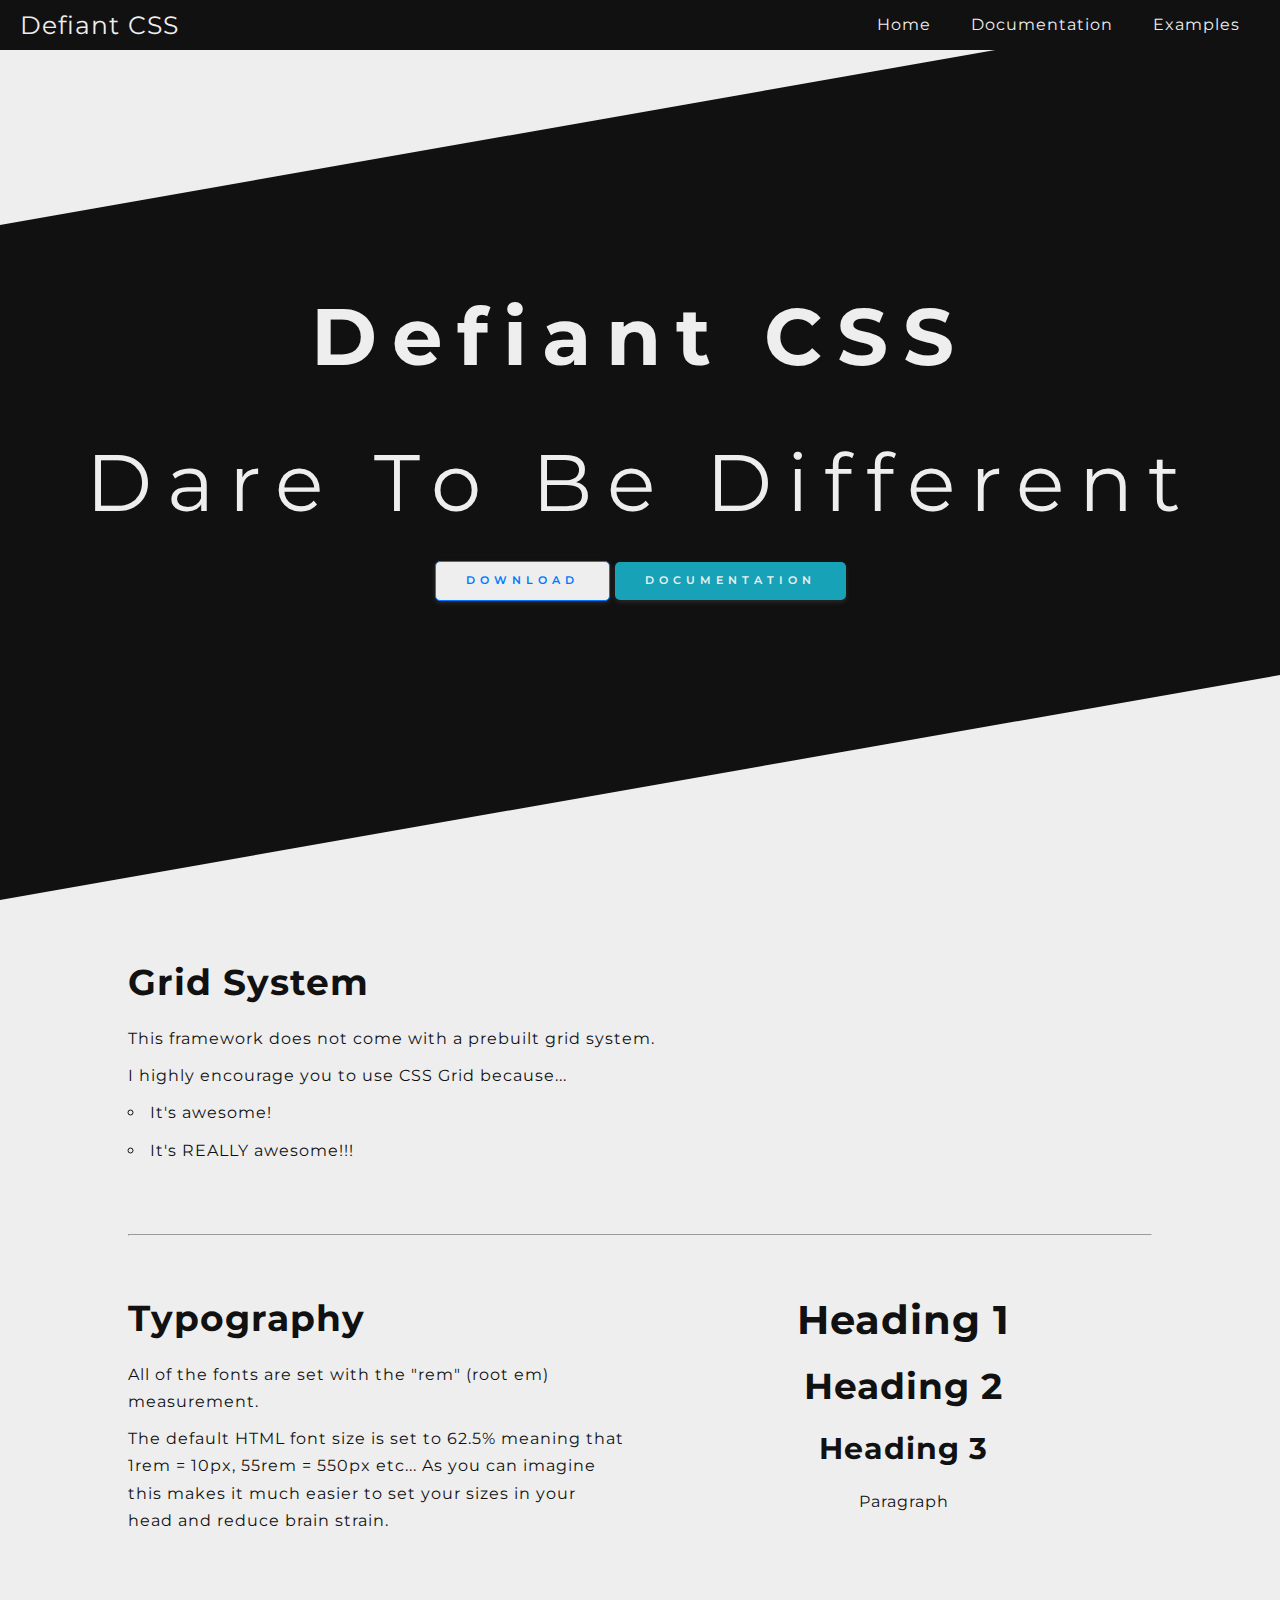
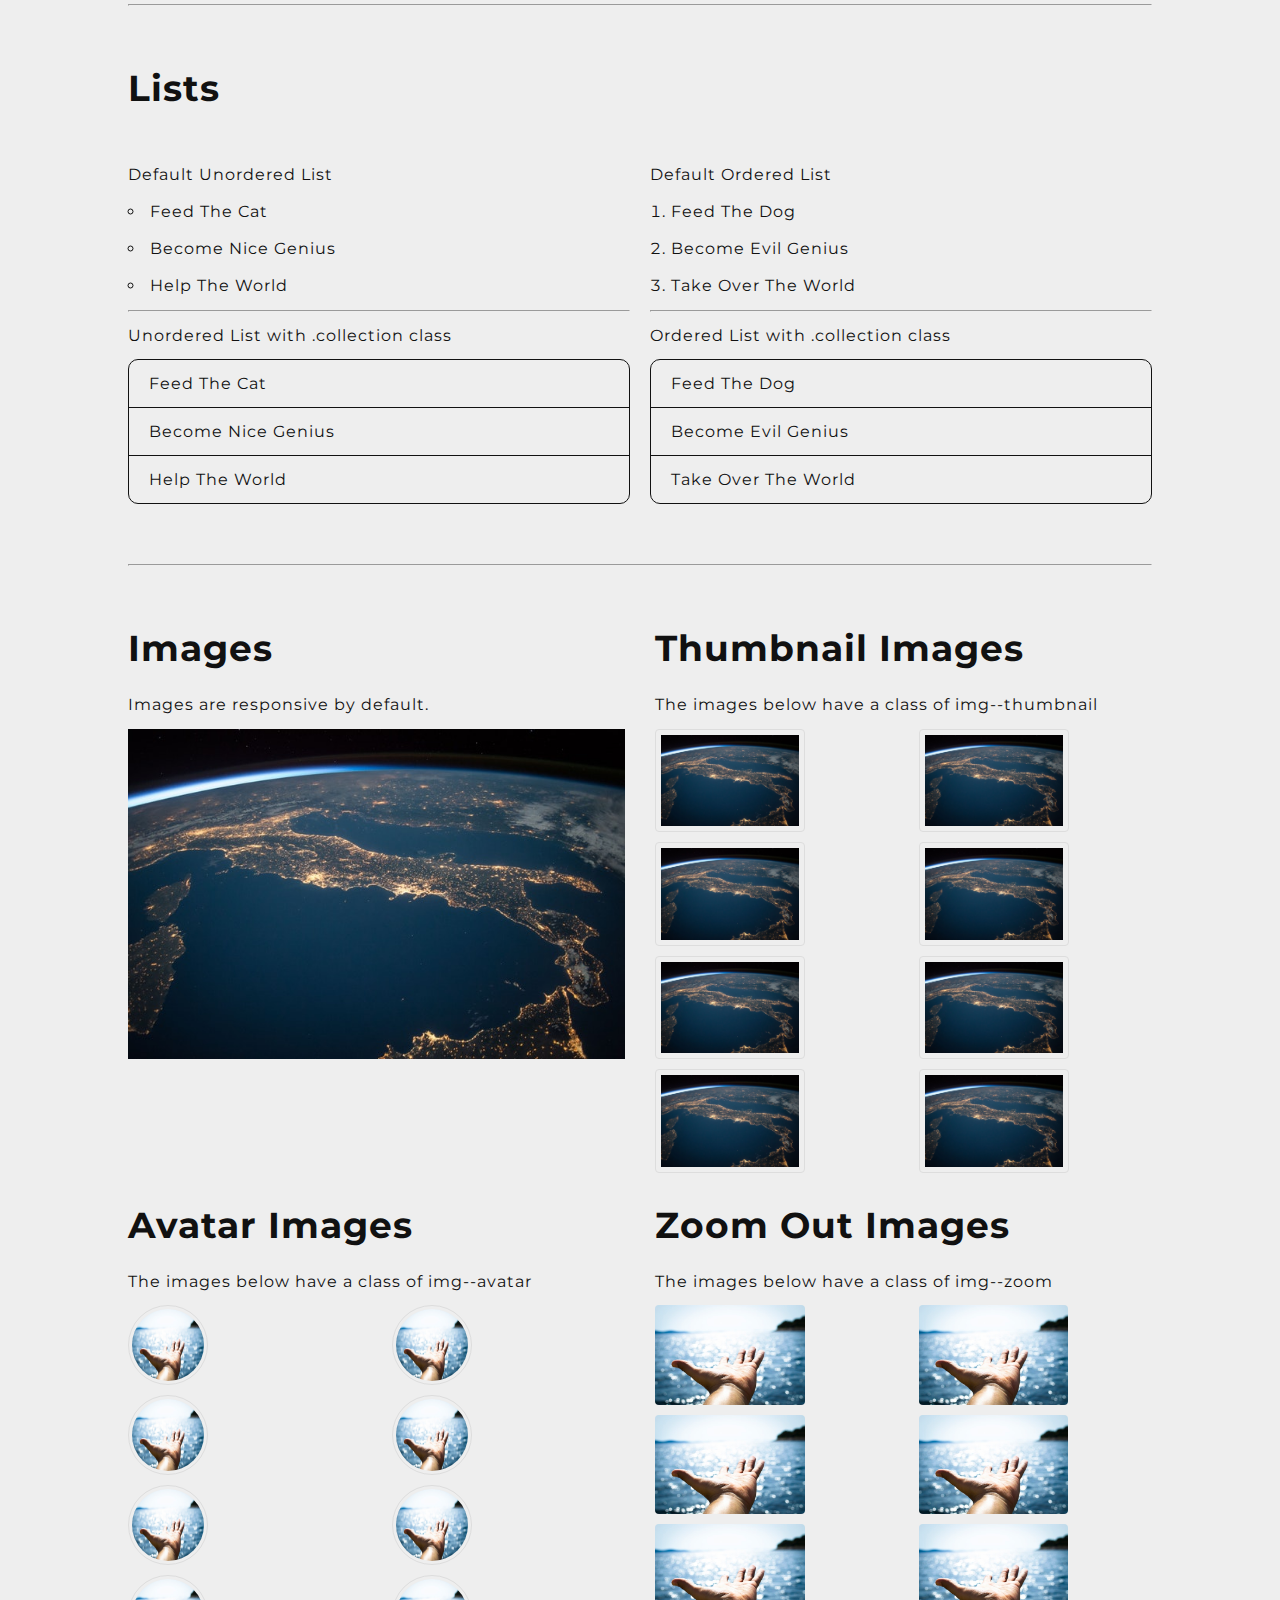
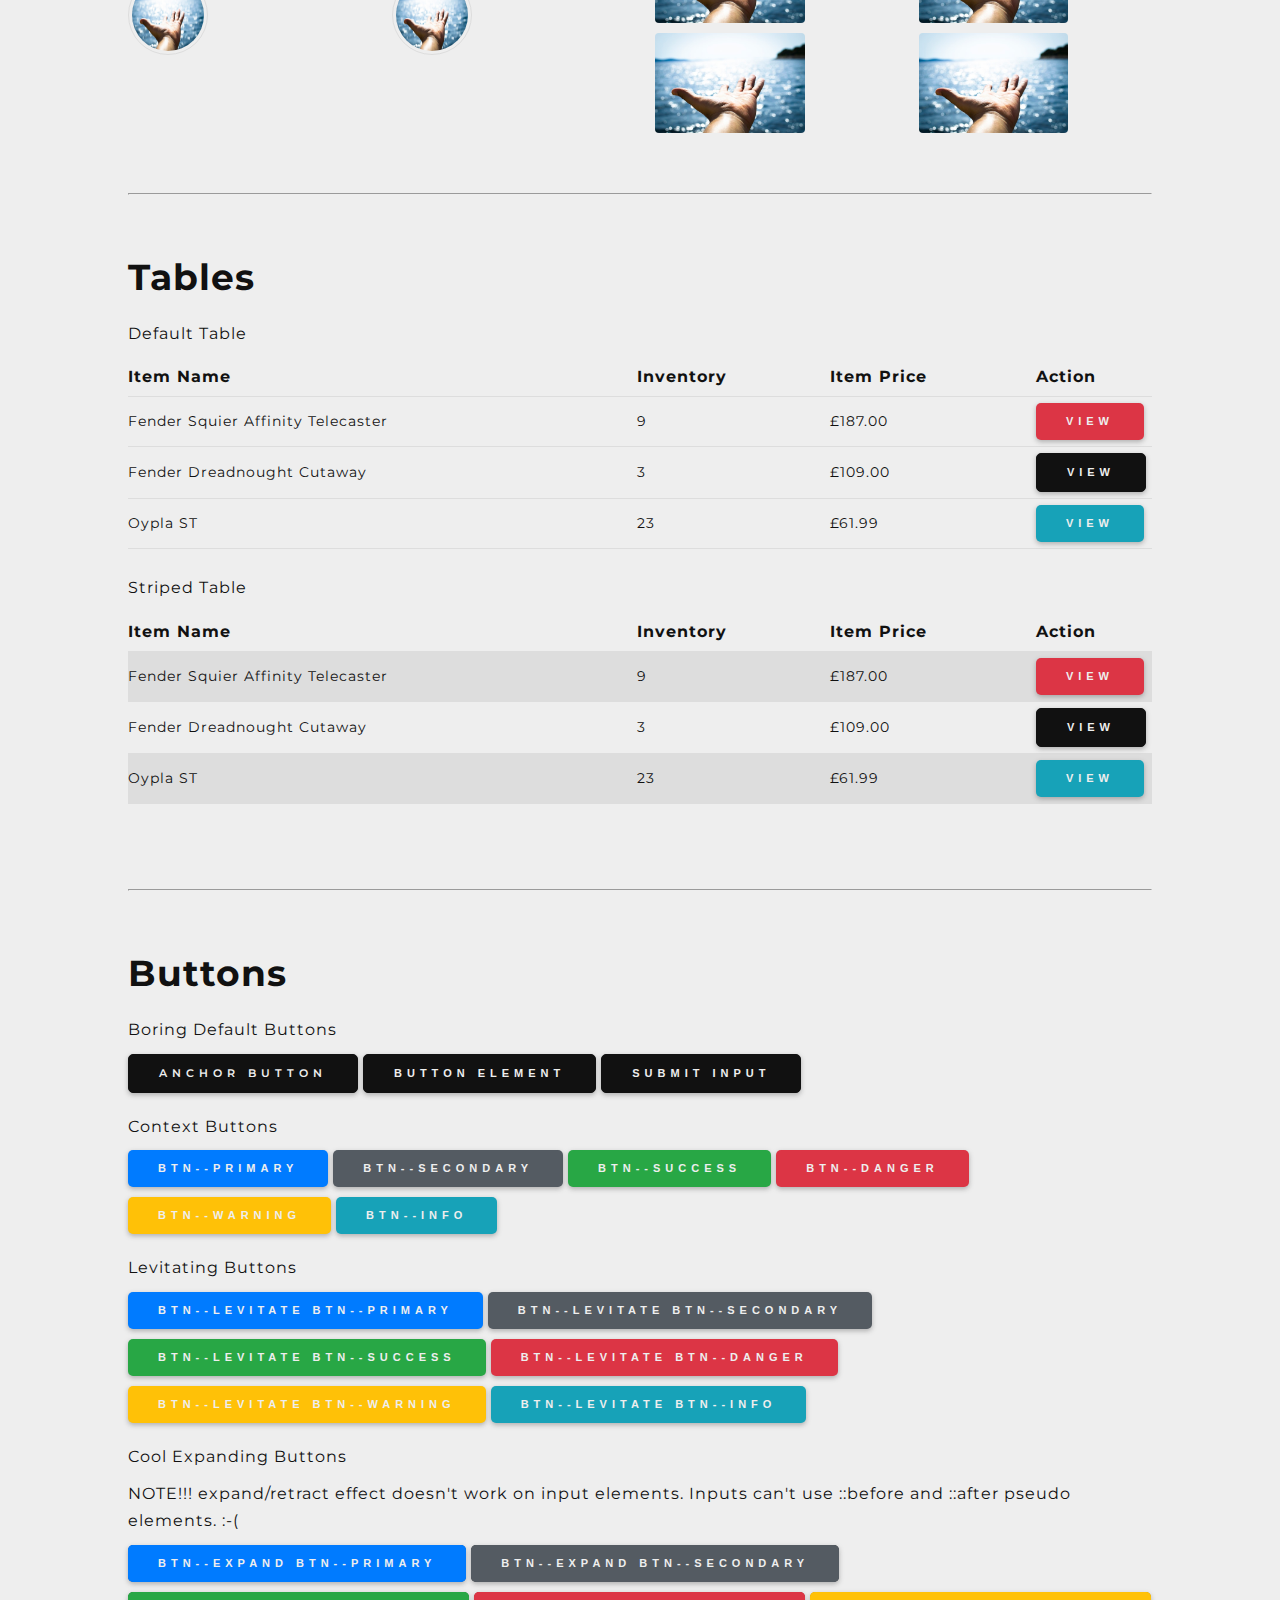
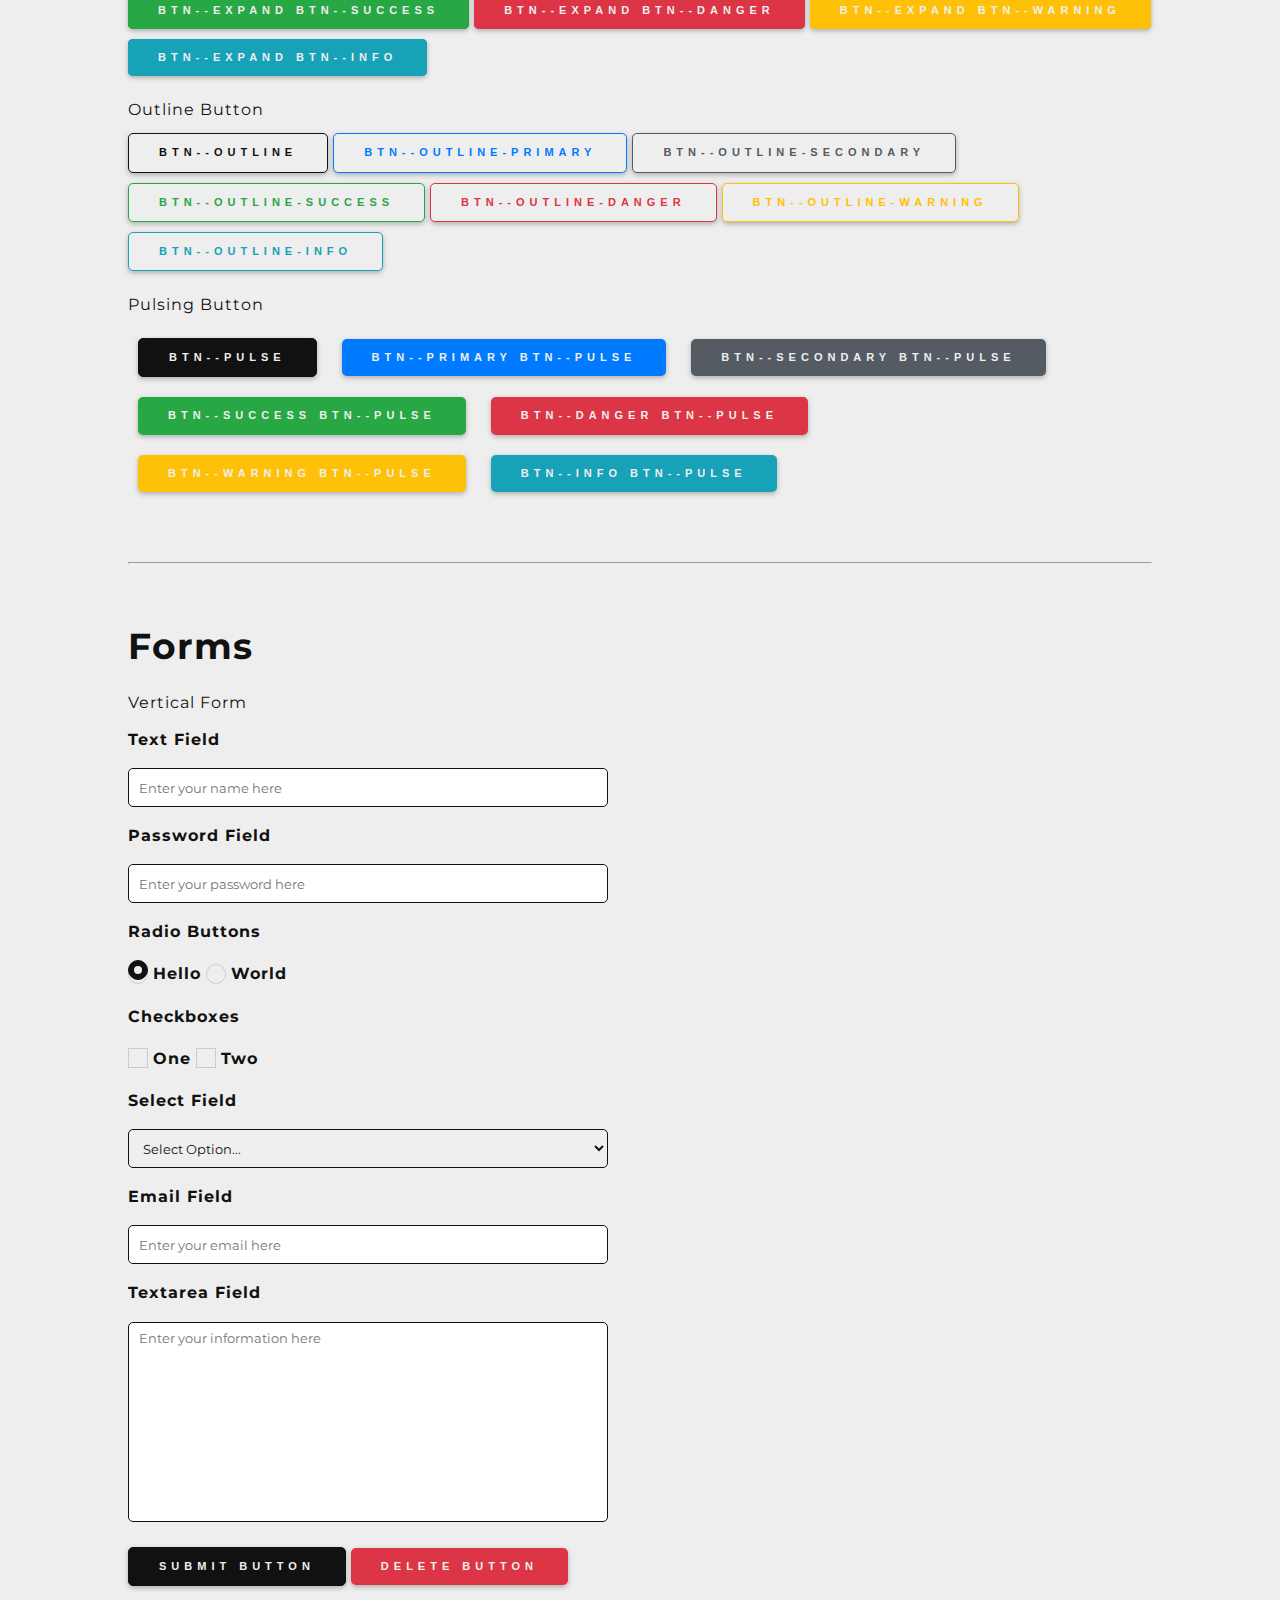
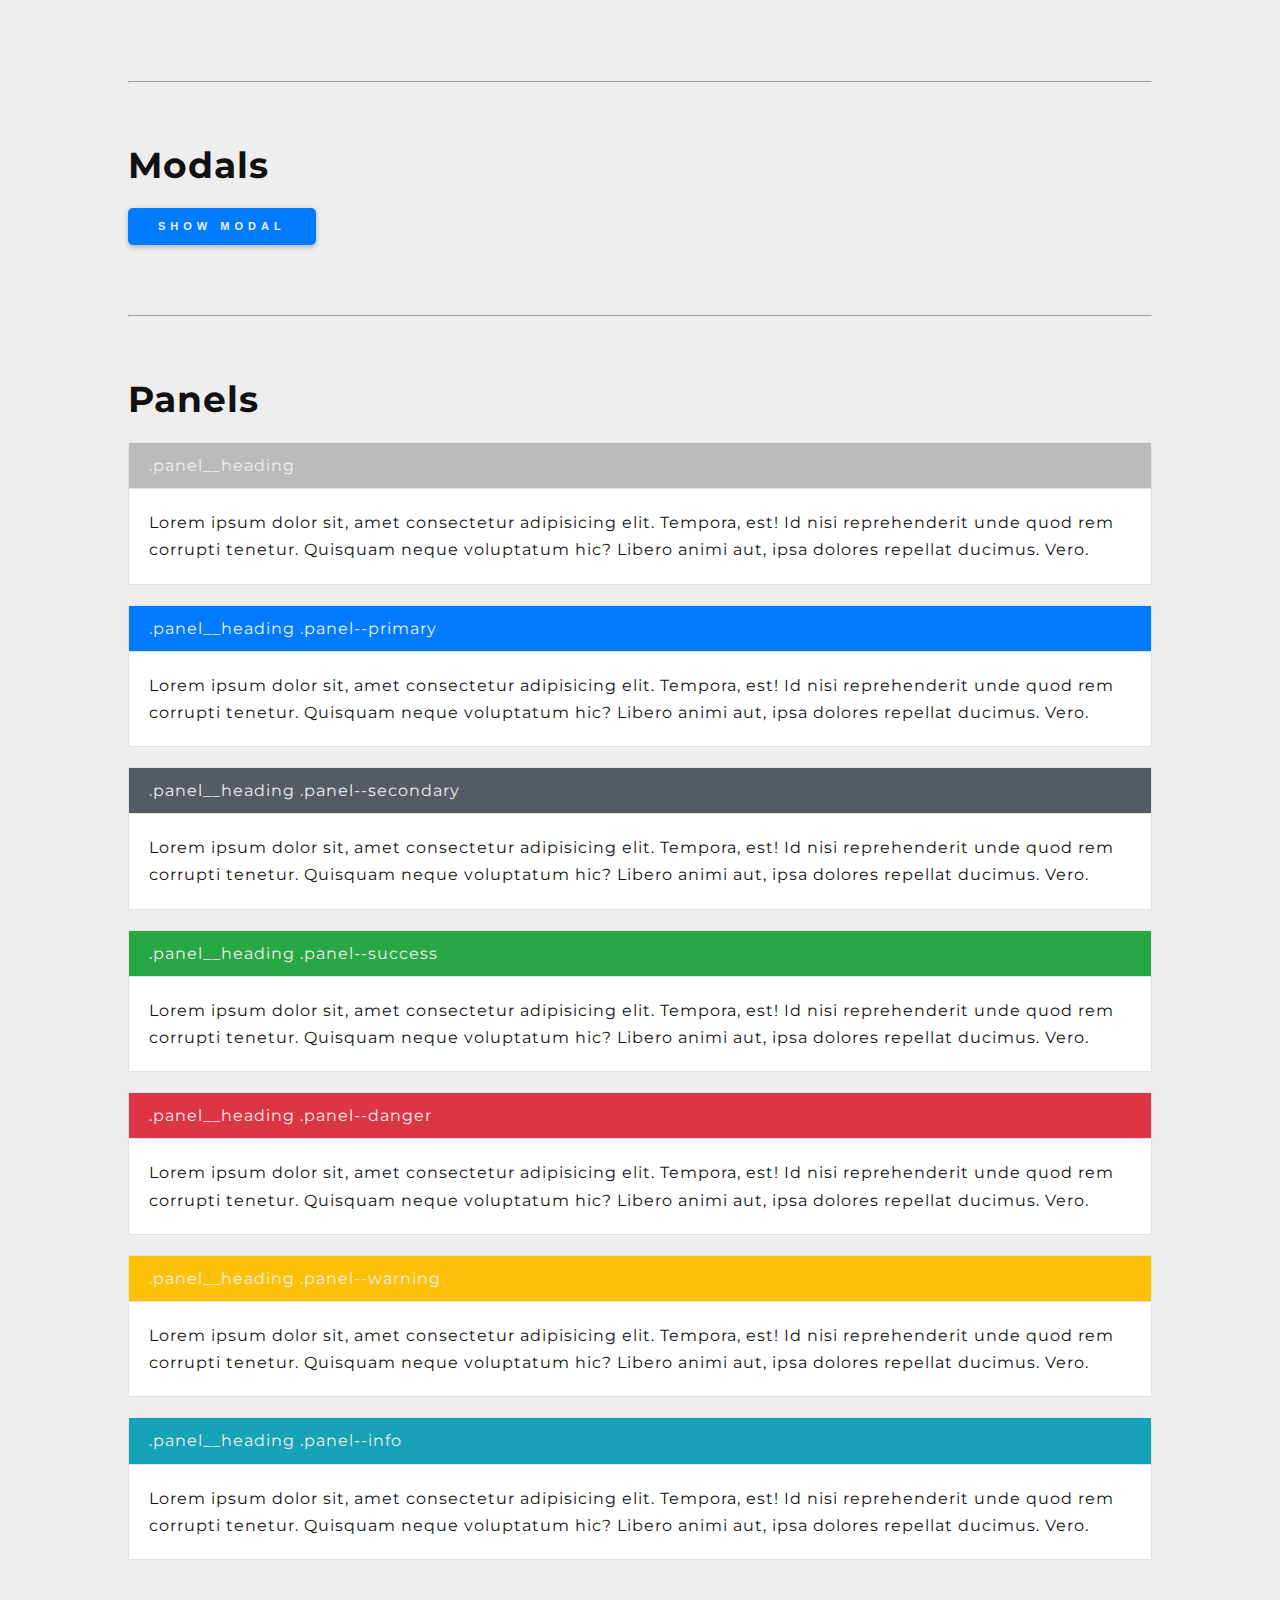
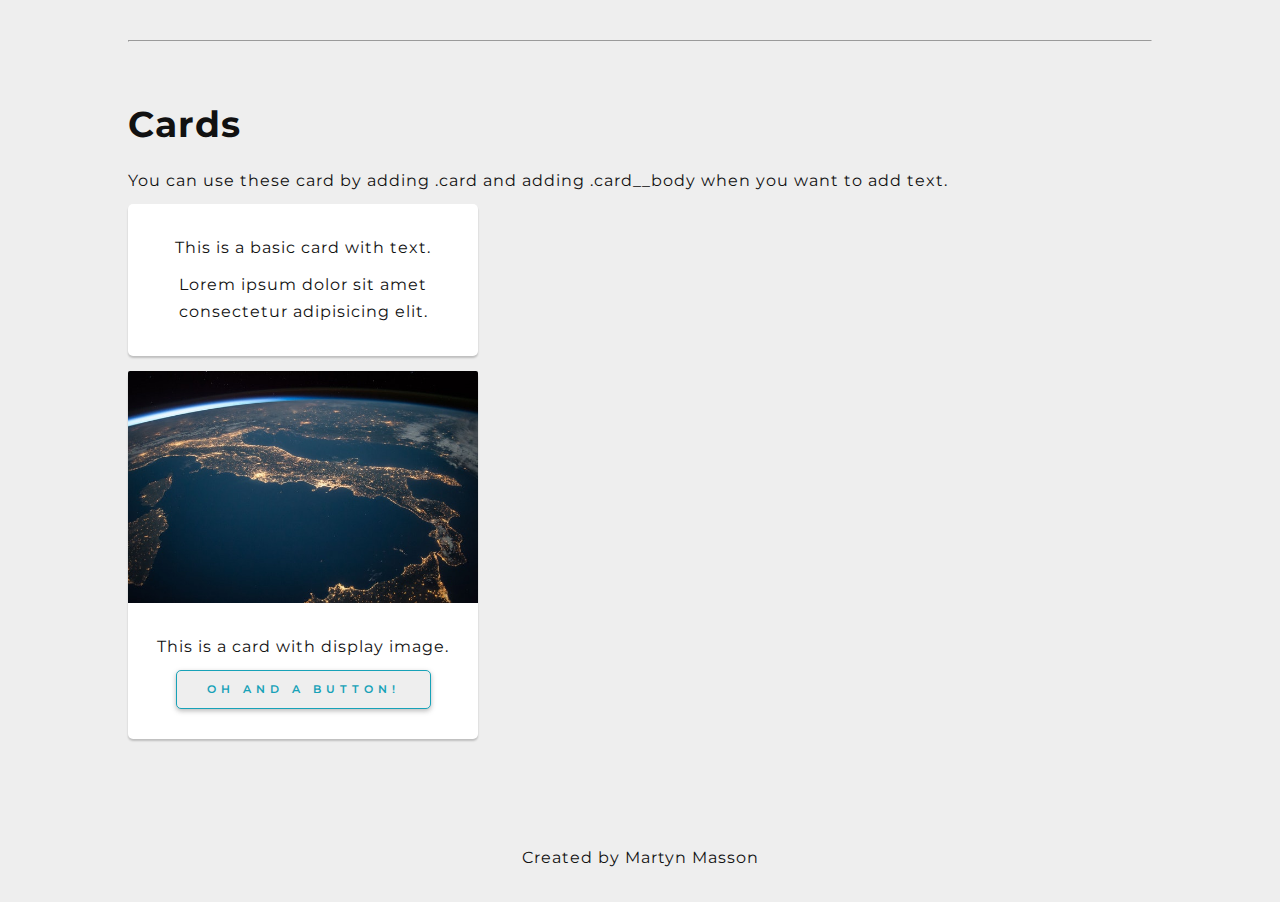
==== index.html @ d3743ff0 "Mobile nav toggling on and off at mobile size" ====
<!DOCTYPE html>
<html lang="en">
<head>
	<meta charset="UTF-8">
	<meta name="viewport" content="width=device-width, initial-scale=1.0">
	<meta http-equiv="X-UA-Compatible" content="ie=edge">
	<title>Defiant CSS</title>
	<link href="https://fonts.googleapis.com/css?family=Montserrat" rel="stylesheet">
	<link href="https://fonts.googleapis.com/icon?family=Material+Icons" rel="stylesheet">
	<link rel="stylesheet" href="css/defiant.css">
	<link rel="stylesheet" href="css/custom.css">
</head>
<body>
	<nav class="navbar navbar--fixed">
		<a href="index.html" class="logo">Defiant CSS</a>
		<a href="index.html" class="navbar__link">Home</a>
		<a href="index.html" class="navbar__link">Documentation</a>
		<a href="index.html" class="navbar__link">Examples</a>
		<i class="material-icons nav-toggle">menu</i>
	</nav>
	<nav class="mobile-nav">
		<a href="index.html" class="logo">Defiant CSS</a>
		<a href="index.html" class="mobile-nav__link">Home</a>
		<a href="index.html" class="mobile-nav__link">Documentation</a>
		<a href="index.html" class="mobile-nav__link">Examples</a>
	</nav>
	<header class="header">
		<h1 class="heading-primary">Defiant CSS</h1>
		<p class="heading-primary">Dare To Be Different</p>
		<div>
			<a href="download/defiant.zip" class="btn btn--outline-primary">Download</a>
			<a href="#grid" class="btn btn--info">Documentation</a>
		</div>
	</header>
	<main class="main">
		<section class="grid" id="grid">
			<h2>Grid System</h2>
			<p>This framework does not come with a prebuilt grid system.</p>
			<p>I highly encourage you to use CSS Grid because...</p>
			<ul>
				<li>It's awesome!</li>
				<li>It's REALLY awesome!!!</li>
			</ul>
		</section>
		<hr>
		<section class="typography" id="typography">
			<div>
				<h2>Typography</h2>
				<p>All of the fonts are set with the "rem" (root em) measurement.</p>
				<p>The default HTML font size is set to 62.5% meaning that 1rem = 10px, 55rem = 550px etc... As you can imagine this makes it much easier to set your sizes in your head and reduce brain strain.</p>
			</div>
			<div>
				<h1>Heading 1</h1>
				<h2>Heading 2</h2>
				<h3>Heading 3</h3>
				<p>Paragraph</p>
			</div>
		</section>
		<hr>
		<section class="lists" id="lists">
			<h2>Lists</h2>
			<div>
				<p>Default Unordered List</p>
				<ul>
					<li>Feed The Cat</li>
					<li>Become Nice Genius</li>
					<li>Help The World</li>
				</ul>
				<hr>
				<p>Unordered List with .collection class</p>
				<ul class="collection">
					<li>Feed The Cat</li>
					<li>Become Nice Genius</li>
					<li>Help The World</li>
				</ul>
			</div>
			<div>
				<p>Default Ordered List</p>
				<ol>
					<li>Feed The Dog</li>
					<li>Become Evil Genius</li>
					<li>Take Over The World</li>
				</ol>
				<hr>
				<p>Ordered List with .collection class</p>
				<ol class="collection">
					<li>Feed The Dog</li>
					<li>Become Evil Genius</li>
					<li>Take Over The World</li>
				</ol>
			</div>
		</section>
		<hr>
		<section class="images" id="images">
			<div>
				<h2>Images</h2>
				<p>Images are responsive by default.</p>
				<img src="img/earth1.jpg" alt="Image of earth">
			</div>
			<div>
				<h2>Thumbnail Images</h2>
				<p>The images below have a class of img--thumbnail</p>
				<div class="thumbnails">
					<img class="img--thumbnail" src="img/earth1.jpg" alt="Image of earth">
					<img class="img--thumbnail" src="img/earth1.jpg" alt="Image of earth">
					<img class="img--thumbnail" src="img/earth1.jpg" alt="Image of earth">
					<img class="img--thumbnail" src="img/earth1.jpg" alt="Image of earth">
					<img class="img--thumbnail" src="img/earth1.jpg" alt="Image of earth">
					<img class="img--thumbnail" src="img/earth1.jpg" alt="Image of earth">
					<img class="img--thumbnail" src="img/earth1.jpg" alt="Image of earth">
					<img class="img--thumbnail" src="img/earth1.jpg" alt="Image of earth">
				</div>
			</div>
			<div>
				<h2>Avatar Images</h2>
				<p>The images below have a class of img--avatar</p>
				<div class="thumbnails">
					<img class="img--avatar" src="img/hand.jpg" alt="Image of hand">
					<img class="img--avatar" src="img/hand.jpg" alt="Image of hand">
					<img class="img--avatar" src="img/hand.jpg" alt="Image of hand">
					<img class="img--avatar" src="img/hand.jpg" alt="Image of hand">
					<img class="img--avatar" src="img/hand.jpg" alt="Image of hand">
					<img class="img--avatar" src="img/hand.jpg" alt="Image of hand">
					<img class="img--avatar" src="img/hand.jpg" alt="Image of hand">
					<img class="img--avatar" src="img/hand.jpg" alt="Image of hand">
				</div>
			</div>
			<div>
				<h2>Zoom Out Images</h2>
				<p>The images below have a class of img--zoom</p>
				<div class="thumbnails">
					<img class="img--zoom" src="img/hand.jpg" alt="Image of hand">
					<img class="img--zoom" src="img/hand.jpg" alt="Image of hand">
					<img class="img--zoom" src="img/hand.jpg" alt="Image of hand">
					<img class="img--zoom" src="img/hand.jpg" alt="Image of hand">
					<img class="img--zoom" src="img/hand.jpg" alt="Image of hand">
					<img class="img--zoom" src="img/hand.jpg" alt="Image of hand">
					<img class="img--zoom" src="img/hand.jpg" alt="Image of hand">
					<img class="img--zoom" src="img/hand.jpg" alt="Image of hand">
				</div>
			</div>
		</section>
		<hr>
		<section id="tables">
			<h2>Tables</h2>
			<p>Default Table</p>
			<table>
				<thead>
					<tr>
						<th>Item Name</th>
						<th>Inventory</th>
						<th>Item Price</th>
						<th>Action</th>
					</tr>
				</thead>
				<tbody>
					<tr>
						<td>Fender Squier Affinity Telecaster</td>
						<td>9</td>
						<td>&pound;187.00</td>
						<td><button class="btn--danger">View</button></td>
					</tr>
					<tr>
						<td>Fender Dreadnought Cutaway</td>
						<td>3</td>
						<td>&pound;109.00</td>
						<td><button>View</button></td>
					</tr>
					<tr>
						<td>Oypla ST</td>
						<td>23</td>
						<td>&pound;61.99</td>
						<td><button class="btn--info">View</button></td>
					</tr>
				</tbody>
			</table>
		
			<p>Striped Table</p>
			<table class="tbl--striped">
				<thead>
					<tr>
						<th>Item Name</th>
						<th>Inventory</th>
						<th>Item Price</th>
						<th>Action</th>
					</tr>
				</thead>
				<tbody>
					<tr>
						<td>Fender Squier Affinity Telecaster</td>
						<td>9</td>
						<td>&pound;187.00</td>
						<td><button class="btn--danger">View</button></td>
					</tr>
					<tr>
						<td>Fender Dreadnought Cutaway</td>
						<td>3</td>
						<td>&pound;109.00</td>
						<td><button>View</button></td>
					</tr>
					<tr>
						<td>Oypla ST</td>
						<td>23</td>
						<td>&pound;61.99</td>
						<td><button class="btn--info">View</button></td>
					</tr>
				</tbody>
			</table>
		</section>
		<hr>
		<section class="buttons" id="buttons">
			<h2>Buttons</h2>
			<div>
				<p>Boring Default Buttons</p>
				<a href="#" class="btn">Anchor Button</a>
				<button>Button Element</button>
				<input type="submit" class="btn" value="Submit Input">
			</div>
			<div>
				<p>Context Buttons</p>
				<button class="btn btn--primary">btn--primary</button>
				<button class="btn btn--secondary">btn--secondary</button>
				<button class="btn btn--success">btn--success</button>
				<button class="btn btn--danger">btn--danger</button>
				<button class="btn btn--warning">btn--warning</button>
				<button class="btn btn--info">btn--info</button>
			</div>
			<div>
				<p>Levitating Buttons</p>
				<button class="btn btn--levitate btn--primary">btn--levitate btn--primary</button>
				<button class="btn btn--levitate btn--secondary">btn--levitate btn--secondary</button>
				<button class="btn btn--levitate btn--success">btn--levitate btn--success</button>
				<button class="btn btn--levitate btn--danger">btn--levitate btn--danger</button>
				<button class="btn btn--levitate btn--warning">btn--levitate btn--warning</button>
				<button class="btn btn--levitate btn--info">btn--levitate btn--info</button>
			</div>
			<div>
				<p>Cool Expanding Buttons</p>
				<p>NOTE!!! expand/retract effect doesn't work on input elements. Inputs can't use ::before and ::after pseudo elements. :-(</p>
				<button class="btn btn--expand btn--primary">btn--expand btn--primary</button>
				<button class="btn btn--expand btn--secondary">btn--expand btn--secondary</button>
				<button class="btn btn--expand btn--success">btn--expand btn--success</button>
				<button class="btn btn--expand btn--danger">btn--expand btn--danger</button>
				<button class="btn btn--expand btn--warning">btn--expand btn--warning</button>
				<button class="btn btn--expand btn--info">btn--expand btn--info</button>
			</div>
			<div>
				<p>Outline Button</p>
				<button class="btn btn--outline">btn--outline</button>
				<button class="btn btn--outline-primary">btn--outline-primary</button>
				<button class="btn btn--outline-secondary">btn--outline-secondary</button>
				<button class="btn btn--outline-success">btn--outline-success</button>
				<button class="btn btn--outline-danger">btn--outline-danger</button>
				<button class="btn btn--outline-warning">btn--outline-warning</button>
				<button class="btn btn--outline-info">btn--outline-info</button>
			</div>
			<div>
				<p>Pulsing Button</p>
				<button class="btn--pulse">btn--pulse</button>
				<button class="btn--primary btn--pulse">btn--primary btn--pulse</button>
				<button class="btn--secondary btn--pulse">btn--secondary btn--pulse</button>
				<button class="btn--success btn--pulse">btn--success btn--pulse</button>
				<button class="btn--danger btn--pulse">btn--danger btn--pulse</button>
				<button class="btn--warning btn--pulse">btn--warning btn--pulse</button>
				<button class="btn--info btn--pulse">btn--info btn--pulse</button>
			</div>
		</section>
		<hr>
		<section id="forms">
			<h2>Forms</h2>
			<div>
				<p>Vertical Form</p>
				<form action="members/submit" method="post" class="form-vertical">
			
					<label for="text_field">Text Field</label>
					<input type="text" name="text_field" id="text_field" placeholder="Enter your name here">
					
					<label for="password">Password Field</label>
					<input type="password" name="password" id="password" placeholder="Enter your password here">
			
					<label>Radio Buttons</label>
					<input type="radio" name="radio_field" id="hello" value="hello" checked>
					<label for="hello">Hello</label>
					<input type="radio" name="radio_field" id="world" value="world">
					<label for="world">World</label>
			
					<label>Checkboxes</label>
					<input type="checkbox" name="check_box" id="one" value="check">
					<label for="one">One</label>
					<input type="checkbox" name="check_box" id="two" value="box">
					<label for="two">Two</label>
			
					<label>Select Field</label>
					<select>
						<option value="0">Select Option...</option>
						<option value="1">One</option>
						<option value="2">Two</option>
						<option value="3">Three</option>
					</select>
			
					<label for="email">Email Field</label>
					<input type="email" name="email" id="email" placeholder="Enter your email here">
			
					<label for="textarea">Textarea Field</label>
					<textarea name="textarea" id="textarea" placeholder="Enter your information here"></textarea>
			
					<input type="submit" name="submit" value="Submit Button" class="btn">
					<button class="btn btn--danger">Delete Button</button>
				</form>
			</div>
		</section>
		<hr>
		<section id="modals">
			<h2>Modals</h2>
			<button class="btn btn--primary btn--modal">Show modal</button>
			<div class="modal" id="modal">
				<div class="modal__content">
					<a href="#modals" class="modal__close">&times;</a>
					<h2 class="modal__headline">Hello World</h2>
					<p>This is a cool modal.</p>
					<button class="btn btn--info">Save</button>
					<button class="btn btn--outline-danger dismiss">Dismiss</button>
				</div>
			</div>
		</section>
		<hr>
		<section id="panels">
			<h2>Panels</h2>
			<div class="panel">
				<div class="panel__heading">.panel__heading</div>
				<div class="panel__body">
					Lorem ipsum dolor sit, amet consectetur adipisicing elit. Tempora, est! Id nisi reprehenderit unde quod rem corrupti tenetur. Quisquam neque voluptatum hic? Libero animi aut, ipsa dolores repellat ducimus. Vero.
				</div>		
			</div>
		
			<div class="panel">
				<div class="panel__heading panel--primary">.panel__heading .panel--primary</div>
				<div class="panel__body">
					Lorem ipsum dolor sit, amet consectetur adipisicing elit. Tempora, est! Id nisi reprehenderit unde quod rem corrupti tenetur. Quisquam neque voluptatum hic? Libero animi aut, ipsa dolores repellat ducimus. Vero.
				</div>		
			</div>
		
			<div class="panel">
				<div class="panel__heading panel--secondary">.panel__heading .panel--secondary</div>
				<div class="panel__body">
					Lorem ipsum dolor sit, amet consectetur adipisicing elit. Tempora, est! Id nisi reprehenderit unde quod rem corrupti tenetur. Quisquam neque voluptatum hic? Libero animi aut, ipsa dolores repellat ducimus. Vero.
				</div>		
			</div>
		
			<div class="panel">
				<div class="panel__heading panel--success">.panel__heading .panel--success</div>
				<div class="panel__body">
					Lorem ipsum dolor sit, amet consectetur adipisicing elit. Tempora, est! Id nisi reprehenderit unde quod rem corrupti tenetur. Quisquam neque voluptatum hic? Libero animi aut, ipsa dolores repellat ducimus. Vero.
				</div>		
			</div>
		
			<div class="panel">
				<div class="panel__heading panel--danger">.panel__heading .panel--danger</div>
				<div class="panel__body">
					Lorem ipsum dolor sit, amet consectetur adipisicing elit. Tempora, est! Id nisi reprehenderit unde quod rem corrupti tenetur. Quisquam neque voluptatum hic? Libero animi aut, ipsa dolores repellat ducimus. Vero.
				</div>		
			</div>
		
			<div class="panel">
				<div class="panel__heading panel--warning">.panel__heading .panel--warning</div>
				<div class="panel__body">
					Lorem ipsum dolor sit, amet consectetur adipisicing elit. Tempora, est! Id nisi reprehenderit unde quod rem corrupti tenetur. Quisquam neque voluptatum hic? Libero animi aut, ipsa dolores repellat ducimus. Vero.
				</div>		
			</div>
		
			<div class="panel">
				<div class="panel__heading panel--info">.panel__heading .panel--info</div>
				<div class="panel__body">
					Lorem ipsum dolor sit, amet consectetur adipisicing elit. Tempora, est! Id nisi reprehenderit unde quod rem corrupti tenetur. Quisquam neque voluptatum hic? Libero animi aut, ipsa dolores repellat ducimus. Vero.
				</div>		
			</div>
		</section>
		<hr>
		<section id="cards">
			<h2>Cards</h2>
			<p>You can use these card by adding .card and adding .card__body when you want to add text.</p>
			<div>
				<div class="card">
					<div class="card__body">
						<p>This is a basic card with text.</p>
						<p>Lorem ipsum dolor sit amet consectetur adipisicing elit.</p>
					</div>		
				</div>
				<div class="card">
					<img src="img/earth1.jpg" alt="">
					<div class="card__body">
						<p>This is a card with display image.</p>
						<a href="#" class="btn btn--outline-info">Oh and a button!</a>
					</div>
				</div>
			</div>
		</section>
	</main>
	<footer>
		<p>Created by Martyn Masson</p>
	</footer>
	<script src="/js/modal.js"></script>
	<script src="/js/mobile-nav.js"></script>
</body>
</html>
---- css/defiant.css ----
/*
	0 - 600px = phone
	600 - 900px = tablet portrait
	900 - 1200px = tablet landscape
	1200 - 1800px = normal styles apply
	1800+ = big desktop

	$breakpoint argument choices
	- phone
	- tablet-portrait
	- tablet-landscape
	- big-desktop

	ORDER: Base + typography > general layout + grid > page layout > components
*/
*,
*::before,
*::after {
  box-sizing: border-box;
  margin: 0;
  padding: 0;
}

html,
body {
  height: 100%;
  width: 100%;
}

html {
  scroll-behavior: smooth;
  font-size: 62.5%;
}
@media (max-width: 75em) {
  html {
    font-size: 56.25%;
  }
}
@media (max-width: 56.25em) {
  html {
    font-size: 50%;
  }
}

body {
  background: #eee;
  color: #111;
  font-family: "Montserrat", sans-serif;
  letter-spacing: 0.1rem;
  line-height: 1.7;
  min-height: 100%;
}

a {
  color: #111;
  text-decoration: none;
}

@keyframes slideInLeft {
  0% {
    opacity: 0;
    transform: translateX(-100rem);
  }
  80% {
    transform: translateX(5rem);
  }
  100% {
    opacity: 1;
    transform: translate(0);
  }
}
@keyframes pulse {
  0% {
    transform: scale(1);
    box-shadow: none;
  }
  50% {
    transform: scale(1.05);
    box-shadow: 0 1rem 4rem rgba(0, 0, 0, 0.25);
  }
  100% {
    transform: scale(1);
    box-shadow: none;
  }
}
p {
  font-size: 1.6rem;
  margin: 1rem 0;
}

li,
th,
label,
div,
a {
  font-size: 1.6rem;
}

td {
  font-size: 1.4rem;
}

h1,
h2,
h3 {
  margin-bottom: 2rem;
}

h1 {
  font-size: 4rem;
  line-height: 1.2;
}

h2 {
  font-size: 3.6rem;
  line-height: 1.25;
}

h3 {
  font-size: 3rem;
  line-height: 1.3;
}

.heading-primary {
  font-size: 8rem;
  letter-spacing: 1.5rem;
}
@media (max-width: 37.5em) {
  .heading-primary {
    letter-spacing: 1rem;
    font-size: 5rem;
  }
}

button,
.btn {
  background: #111;
  border-radius: 0.5rem;
  box-shadow: 0 0.2rem 0.5rem rgba(80, 80, 80, 0.4);
  border: 0.1rem solid #111;
  color: #eee;
  cursor: pointer;
  display: inline-block;
  font-size: 1.1rem;
  font-weight: 600;
  letter-spacing: 0.5rem;
  line-height: 1.2;
  margin-bottom: 1rem;
  outline: none;
  padding: 1.2rem 3rem;
  position: relative;
  text-decoration: none;
  text-transform: uppercase;
  transition: all 0.4s ease-in;
}
button.btn--levitate:hover,
.btn.btn--levitate:hover {
  box-shadow: 0 1rem 2rem rgba(80, 80, 80, 0.4);
  transform: translateY(-0.3rem);
}
button.btn--levitate:active,
.btn.btn--levitate:active {
  box-shadow: 0 0.5rem 1rem rgba(80, 80, 80, 0.4);
  transform: translateY(-0.1rem);
}
button.btn--expand::before,
.btn.btn--expand::before {
  background: #111;
  border-radius: 0.5rem;
  content: "";
  display: inline-block;
  height: 100%;
  left: 0;
  position: absolute;
  top: 0;
  transition: all 0.4s;
  width: 100%;
  z-index: -1;
}
button.btn--expand:hover::before,
.btn.btn--expand:hover::before {
  opacity: 0;
  transform: scaleX(1.2) scaleY(1.4);
}
button.btn--outline,
.btn.btn--outline {
  background: #eee;
  color: #111;
  transition: all 0.3s ease-in;
}
button.btn--outline:hover,
.btn.btn--outline:hover {
  background: #111;
  color: #eee;
}
button.btn--outline-primary,
.btn.btn--outline-primary {
  background: #eee;
  border: 0.1rem solid #007bff;
  color: #007bff;
}
button.btn--outline-primary:hover,
.btn.btn--outline-primary:hover {
  background: #007bff;
  color: #eee;
}
button.btn--outline-secondary,
.btn.btn--outline-secondary {
  background: #eee;
  border: 0.1rem solid #545b62;
  color: #545b62;
}
button.btn--outline-secondary:hover,
.btn.btn--outline-secondary:hover {
  background: #545b62;
  color: #eee;
}
button.btn--outline-success,
.btn.btn--outline-success {
  background: #eee;
  border: 0.1rem solid #28a745;
  color: #28a745;
}
button.btn--outline-success:hover,
.btn.btn--outline-success:hover {
  background: #28a745;
  color: #eee;
}
button.btn--outline-danger,
.btn.btn--outline-danger {
  background: #eee;
  border: 0.1rem solid #dc3545;
  color: #dc3545;
}
button.btn--outline-danger:hover,
.btn.btn--outline-danger:hover {
  background: #dc3545;
  color: #eee;
}
button.btn--outline-warning,
.btn.btn--outline-warning {
  background: #eee;
  border: 0.1rem solid #ffc107;
  color: #ffc107;
}
button.btn--outline-warning:hover,
.btn.btn--outline-warning:hover {
  background: #ffc107;
  color: #eee;
}
button.btn--outline-info,
.btn.btn--outline-info {
  background: #eee;
  border: 0.1rem solid #17a2b8;
  color: #17a2b8;
}
button.btn--outline-info:hover,
.btn.btn--outline-info:hover {
  background: #17a2b8;
  color: #eee;
}
button.btn--primary,
.btn.btn--primary {
  background: #007bff;
  border: none;
  color: #eee;
}
button.btn--primary:hover,
.btn.btn--primary:hover {
  background: #0062cc;
}
button.btn--primary::before,
.btn.btn--primary::before {
  background: #0062cc;
}
button.btn--secondary,
.btn.btn--secondary {
  background: #545b62;
  border: none;
  color: #eee;
}
button.btn--secondary:hover,
.btn.btn--secondary:hover {
  background: #3c4247;
}
button.btn--secondary::before,
.btn.btn--secondary::before {
  background: #3c4247;
}
button.btn--success,
.btn.btn--success {
  background: #28a745;
  border: none;
  color: #eee;
}
button.btn--success:hover,
.btn.btn--success:hover {
  background: #1e7e34;
}
button.btn--success::before,
.btn.btn--success::before {
  background: #1e7e34;
}
button.btn--danger,
.btn.btn--danger {
  background: #dc3545;
  border: none;
  color: #eee;
}
button.btn--danger:hover,
.btn.btn--danger:hover {
  background: #bd2130;
}
button.btn--danger::before,
.btn.btn--danger::before {
  background: #bd2130;
}
button.btn--warning,
.btn.btn--warning {
  background: #ffc107;
  border: none;
  color: #eee;
}
button.btn--warning:hover,
.btn.btn--warning:hover {
  background: #d39e00;
}
button.btn--warning::before,
.btn.btn--warning::before {
  background: #d39e00;
}
button.btn--info,
.btn.btn--info {
  background: #17a2b8;
  border: none;
  color: #eee;
}
button.btn--info:hover,
.btn.btn--info:hover {
  background: #117a8b;
}
button.btn--info::before,
.btn.btn--info::before {
  background: #117a8b;
}
button.btn--pulse,
.btn.btn--pulse {
  outline: none;
  animation: pulse 1s infinite;
}

form button,
form .btn,
table button,
table .btn {
  margin: 0;
}

.card {
  background: #fff;
  border-radius: 0.5rem;
  box-shadow: 0 0.2rem 0.2rem rgba(0, 0, 0, 0.2);
  margin: 0.75rem 0 1.5rem;
  position: relative;
  max-width: 35rem;
}
.card img {
  border-radius: 0.2rem 0.2rem 0 0;
  position: relative;
  left: 0;
  right: 0;
  top: 0;
  bottom: 0;
}
.card .card__body {
  padding: 2rem;
  text-align: center;
}

.form-vertical {
  margin-bottom: 2rem;
  max-width: 48rem;
}
.form-vertical label {
  font-weight: bold;
}
.form-vertical label,
.form-vertical input,
.form-vertical select,
.form-vertical textarea {
  display: block;
  margin-bottom: 1.5rem;
  width: 100%;
}
.form-vertical input:not([type=submit]):not([type=checkbox]):not([type=radio]),
.form-vertical select,
.form-vertical textarea {
  border: 0.1rem solid #111;
  border-radius: 0.5rem;
  color: #111;
  font-family: inherit;
  font-size: 1.3rem;
  height: 3.9rem;
  line-height: 1.7;
  margin-bottom: 1.5rem;
  outline: none;
  padding: 0.4rem 1rem;
}
.form-vertical input:not([type=submit]):not([type=checkbox]):not([type=radio]):focus,
.form-vertical textarea:focus {
  border: 0.1rem solid #003B6F;
  outline: none;
}
.form-vertical textarea {
  min-height: 20rem;
  overflow: auto;
  resize: none;
}
.form-vertical [type=checkbox],
.form-vertical [type=checkbox] + label,
.form-vertical [type=radio],
.form-vertical [type=radio] + label {
  display: inline-block;
  vertical-align: middle;
  width: auto;
}
.form-vertical [type=checkbox] {
  appearance: none;
  background: #eee;
  border: 0.1rem solid #ccc;
  height: 2rem;
  -moz-appearance: none;
  -webkit-appearance: none;
  width: 2rem;
}
.form-vertical [type=checkbox]:focus {
  outline: none;
}
.form-vertical [type=checkbox]:checked + label {
  position: relative;
}
.form-vertical [type=checkbox]:checked + label::before, .form-vertical [type=checkbox]:checked + label::after {
  content: "";
  display: inline-block;
  position: absolute;
}
.form-vertical [type=checkbox]:checked + label::before {
  background: #111;
  border: 0.1rem solid;
  height: 2rem;
  left: -2.5rem;
  width: 2rem;
}
.form-vertical [type=checkbox]:checked + label::after {
  border-bottom: 0.2rem solid;
  border-left: 0.2rem solid;
  color: #eee;
  height: 0.5rem;
  left: -2rem;
  top: 0.7rem;
  transform: rotate(-45deg);
  width: 0.9rem;
}
.form-vertical [type=radio] {
  appearance: none;
  background: #eee;
  border: 0.1rem solid #ccc;
  border-radius: 50%;
  height: 2rem;
  -moz-appearance: none;
  -webkit-appearance: none;
  width: 2rem;
}
.form-vertical [type=radio]:focus {
  outline: none;
}
.form-vertical [type=radio]:checked + label {
  position: relative;
}
.form-vertical [type=radio]:checked + label::before, .form-vertical [type=radio]:checked + label::after {
  content: "";
  display: inline-block;
  position: absolute;
}
.form-vertical [type=radio]:checked + label::before {
  background: #111;
  border: 0.1rem solid;
  border-radius: 50%;
  height: 2rem;
  left: -2.5rem;
  width: 2rem;
}
.form-vertical [type=radio]:checked + label::after {
  background: #eee;
  border: 0.3rem solid #eee;
  border-radius: 50%;
  color: #eee;
  height: 0.8rem;
  left: -1.9rem;
  top: 0.6rem;
  width: 0.8rem;
}
.form-vertical [type=submit] {
  display: inline-block;
  margin-top: 1rem;
  width: auto;
}

img {
  display: block;
  height: auto;
  max-width: 100%;
}
img.img--thumbnail {
  border: 0.1rem solid #ddd;
  border-radius: 0.4rem;
  padding: 0.5rem;
  max-width: 15rem;
}
img.img--thumbnail:hover {
  box-shadow: 0 0.4rem 0.5rem rgba(80, 80, 80, 0.75);
  border-width: 0.3rem;
  transform: scale(1.03);
}
img.img--avatar {
  border: 0.1rem solid #ddd;
  border-radius: 50%;
  height: 8rem;
  padding: 0.3rem;
  width: 8rem;
}
img.img--avatar:hover {
  box-shadow: 0 0.4rem 0.5rem rgba(80, 80, 80, 0.75);
  border-width: 0.3rem;
  transform: scale(1.03);
}
img.img--zoom {
  border-radius: 0.4rem;
  max-width: 15rem;
}
img.img--zoom:hover {
  transform: scale(1.5);
}

ul li,
ol li {
  margin-bottom: 1rem;
}
ul.collection,
ol.collection {
  background: #eee;
  border: 0.1rem solid #111;
  border-radius: 1rem;
  list-style: none;
}
ul.collection li,
ol.collection li {
  border-bottom: 0.1rem solid #111;
  margin: 0;
  padding: 1rem 2rem;
}
ul.collection li:last-child,
ol.collection li:last-child {
  border-bottom: none;
}

ul {
  list-style: circle inside;
}

ol {
  list-style: decimal inside;
}

.mobile-nav {
  background: #111;
  display: flex;
  flex-direction: column;
  height: 100vh;
  left: 0;
  min-width: 30rem;
  overflow: auto;
  position: fixed;
  top: 0;
  transform: translate3d(-400px, 0, 0);
  transition: 0.5s;
  -webkit-overflow-scrolling: touch;
  /* enables momentum scrolling in iOS overflow elements */
  z-index: 9999;
}
.mobile-nav .logo {
  font-size: 2.5rem;
  padding: 0 1rem 1rem;
}
.mobile-nav__link {
  border-top: 0.2rem solid #eee;
}
.mobile-nav__link:hover {
  background: #eee;
  color: #111;
}
.mobile-nav__link:last-child {
  border-bottom: 0.2rem solid #eee;
}
.mobile-nav .logo, .mobile-nav__link {
  color: #eee;
  padding: 1rem 3.2rem;
}
.mobile-nav--open {
  transform: translateX(0);
}

.modal {
  background: rgba(17, 17, 17, 0.8);
  display: none;
  height: 100vh;
  width: 100vw;
  left: 0;
  position: fixed;
  top: 0;
  transition: all 1s;
  z-index: 9999999999999;
}
.modal__close {
  color: #111;
  position: absolute;
  top: 0;
  right: 1rem;
  font-size: 3rem;
  text-decoration: none;
  display: inline-block;
  line-height: 1;
}
.modal__close:hover {
  color: #dc3545;
}
.modal__content {
  animation: slideInLeft 1s;
  background: #eee;
  border-radius: 0.5rem;
  box-shadow: 0 2rem 4rem rgba(17, 17, 17, 0.2);
  display: none;
  margin: 10rem auto 0;
  max-width: 50%;
  padding: 2rem;
  position: relative;
}

.navbar {
  align-items: center;
  background: #111;
  display: flex;
  height: 5rem;
  padding: 0 2rem;
  width: 100%;
  z-index: 100;
}
.navbar .nav-toggle {
  cursor: pointer;
  display: none;
}
.navbar .logo {
  font-size: 2.5rem;
  margin-right: auto;
}
.navbar .logo,
.navbar .nav-toggle, .navbar__link {
  color: #eee;
}
.navbar__link {
  margin: 0 2rem;
}
.navbar--fixed {
  position: fixed;
}
@media (max-width: 37.5em) {
  .navbar a:not(.logo) {
    display: none;
  }
  .navbar .nav-toggle {
    display: inline-block;
  }
}

.panel {
  background: #fff;
  border: 0.1rem solid #e2e2e2;
  border-radius: 0.2rem;
  margin: 2rem 0;
}
.panel__heading {
  background: #bbb;
  border-bottom: 0.1rem solid #e0e0e0;
  color: #eee;
  padding: 0.9rem 2rem;
}
.panel__heading.panel--primary {
  background: #007bff;
}
.panel__heading.panel--secondary {
  background: #545b62;
}
.panel__heading.panel--success {
  background: #28a745;
}
.panel__heading.panel--danger {
  background: #dc3545;
}
.panel__heading.panel--warning {
  background: #ffc107;
}
.panel__heading.panel--info {
  background: #17a2b8;
}
.panel__body {
  padding: 2rem;
}

table {
  border-collapse: collapse;
  border-spacing: 0;
  margin-bottom: 2.5rem;
  width: 100%;
}
table th,
table td {
  border-bottom: 0.1rem solid #ddd;
  padding: 0.6rem;
  text-align: left;
}
table th:first-child,
table td:first-child {
  padding-left: 0;
}
table tbody tr:hover {
  background: #f8f8f8;
}
table td:last-child {
  white-space: nowrap;
  width: 0.1%;
}
table.tbl--striped tbody tr:nth-child(odd) {
  background: #ddd;
}
table.tbl--striped tbody tr:hover {
  background: #bbb;
}

/*# sourceMappingURL=defiant.css.map */
---- css/custom.css ----
body {
	display: grid;
	grid-template-rows: auto 1fr auto;
	height: 100%;
	min-height: 100%;
	width: 100%;
}

header {
	background: #111;
	color: #eee;
	height: 100vh;
	display: flex;
	flex-direction: column;
	align-items: center;
	justify-content: center;
	text-align: center;
	transition: all 2s;
	clip-path: polygon(
		0 25vh, 
		100% 0, 
		100% 75vh, 
		0 100%
	);
}


header h1 {	animation: moveInBottom 2s; }

header a { animation: fadeIn 3s; }

@keyframes moveInBottom {
    0% {
        opacity: 0;
        transform: translateY(5rem);
    }

    100% {
        opacity: 1;
        transform: translate(0);
    }
}

@keyframes fadeIn {
    0% { opacity: 0; }
	
	50% { opacity: .7; }

    100% { opacity: 1; }
}

.navigation__checkbox { display: none; }
.navigation__button {
	background: #eee;
	height: 7rem;
	width: 7rem;
	position: fixed;
	top: 6rem;
	right: 6rem;
	border-radius: 50%;
	z-index: 2000;
	box-shadow: 0 1rem 3rem rgba(0, 0, 0, .2);
	text-align: center;
	cursor: pointer;
}
.navigation__background {
	height: 6rem;
	width: 6rem;
	border-radius: 50%;
	position: fixed;
	top: 6.5rem;
	right: 6.5rem;
	background-image: radial-gradient(#ccc, #111);
	z-index: 1000;
	transition: transform .8s cubic-bezier(0.86, 0, 0.07, 1);
}
.navigation__nav {
	height: 100vh;
	width: 0;
	position: fixed;
	top: 0;
	left: 0;
	z-index: 1500;
	opacity: 0;
	transition: all .8s cubic-bezier(0.68, -0.55, 0.265, 1.55);
	overflow: hidden;
}
.navigation__list {
	position: absolute;
	top: 50%;
	left: 50%;
	transform: translate(-50%, -50%);
	text-align: center;
}
.navigation__link {
	font-size: 3rem;
	font-weight: 300;
	color: #eee;
	text-decoration: none;
	text-transform: uppercase;
	display: block;
	margin: 1rem;
	background: linear-gradient(120deg, transparent 0%, transparent 50%, #eee 50%);
	padding: 1rem 2rem;
	background-size: 220%;
	transition: all .4s;
}
.navigation__link:hover {
	background-position: 100%;
	color: #111;
	transform: translateX(1rem);
}

.navigation__checkbox:checked ~ .navigation__background { transform: scale(80); }
.navigation__checkbox:checked ~ .navigation__nav {
	opacity: 1;
	width: 100%;
}
.navigation__icon {
	position: relative;
	margin-top: 3.5rem;
}
.navigation__icon,
.navigation__icon::before,
.navigation__icon::after {
	width: 3rem;
	height: 2px;
	background: #111;
	display: inline-block;
}
.navigation__icon::before,
.navigation__icon::after {
	content: "";
	position: absolute;
	left: 0;
	transition: all .2s;
}
.navigation__icon::before { top: -.8rem; }
.navigation__icon::after { top: .8rem; }

.navigation__button:hover .navigation__icon::before { top: -1rem; }
.navigation__button:hover .navigation__icon::after { top: 1rem; }
.navigation__checkbox:checked + .navigation__button .navigation__icon {	background: transparent; }
.navigation__checkbox:checked + .navigation__button .navigation__icon::before {
	top: 0;
	transform: rotate(135deg);
}
.navigation__checkbox:checked + .navigation__button .navigation__icon::after {
	top: 0;
	transform: rotate(-135deg);
}

main {
	margin: 0 auto;
	width: 80%;
}

section { padding: 6rem 0; }

.typography {
	display: grid;
	grid-gap: 3rem;
	grid-template-columns: 1fr 1fr;
}
.typography > div:last-child {	text-align: center; }

.lists {
	display: grid;
	grid-template-columns: 1fr 1fr;
	align-items: center;
	grid-gap: 2rem;
}

.lists h2 {	grid-column: 1 / -1; }

.images {
	display: grid;
	grid-template-columns: 1fr 1fr;
	grid-gap: 3rem;
}

.thumbnails {
	display: grid;
    grid-gap: 1rem 3rem;
	grid-template-columns: repeat(auto-fit, minmax(150px, 1fr));
	/* justify-items: center; */
}

.buttons .btn--pulse { margin: 1rem; }

footer {
	padding: 2rem;
	text-align: center;
}

@media(max-width: 900px) {
	main { width: 90%; }
	section { padding: 8rem 0; }
	.typography {
		grid-template-columns: 1fr;
		text-align: left;
	}
	.typography > div:last-child { text-align: left; }
	.images {
		grid-template-columns: 1fr;
		text-align: center;
	}
	.images img { margin: 0 auto; }
	.navigation__button {
		top: 3rem;
		right: 3rem;
	}
	.navigation__background {
		top: 3.25rem;
		right: 3.25rem;
	}
	.thumbnails { grid-gap: 2rem; }
}

@media (max-width: 600px ) {
	main { width: 100%; }
	section { padding: 6rem 3rem; }
}
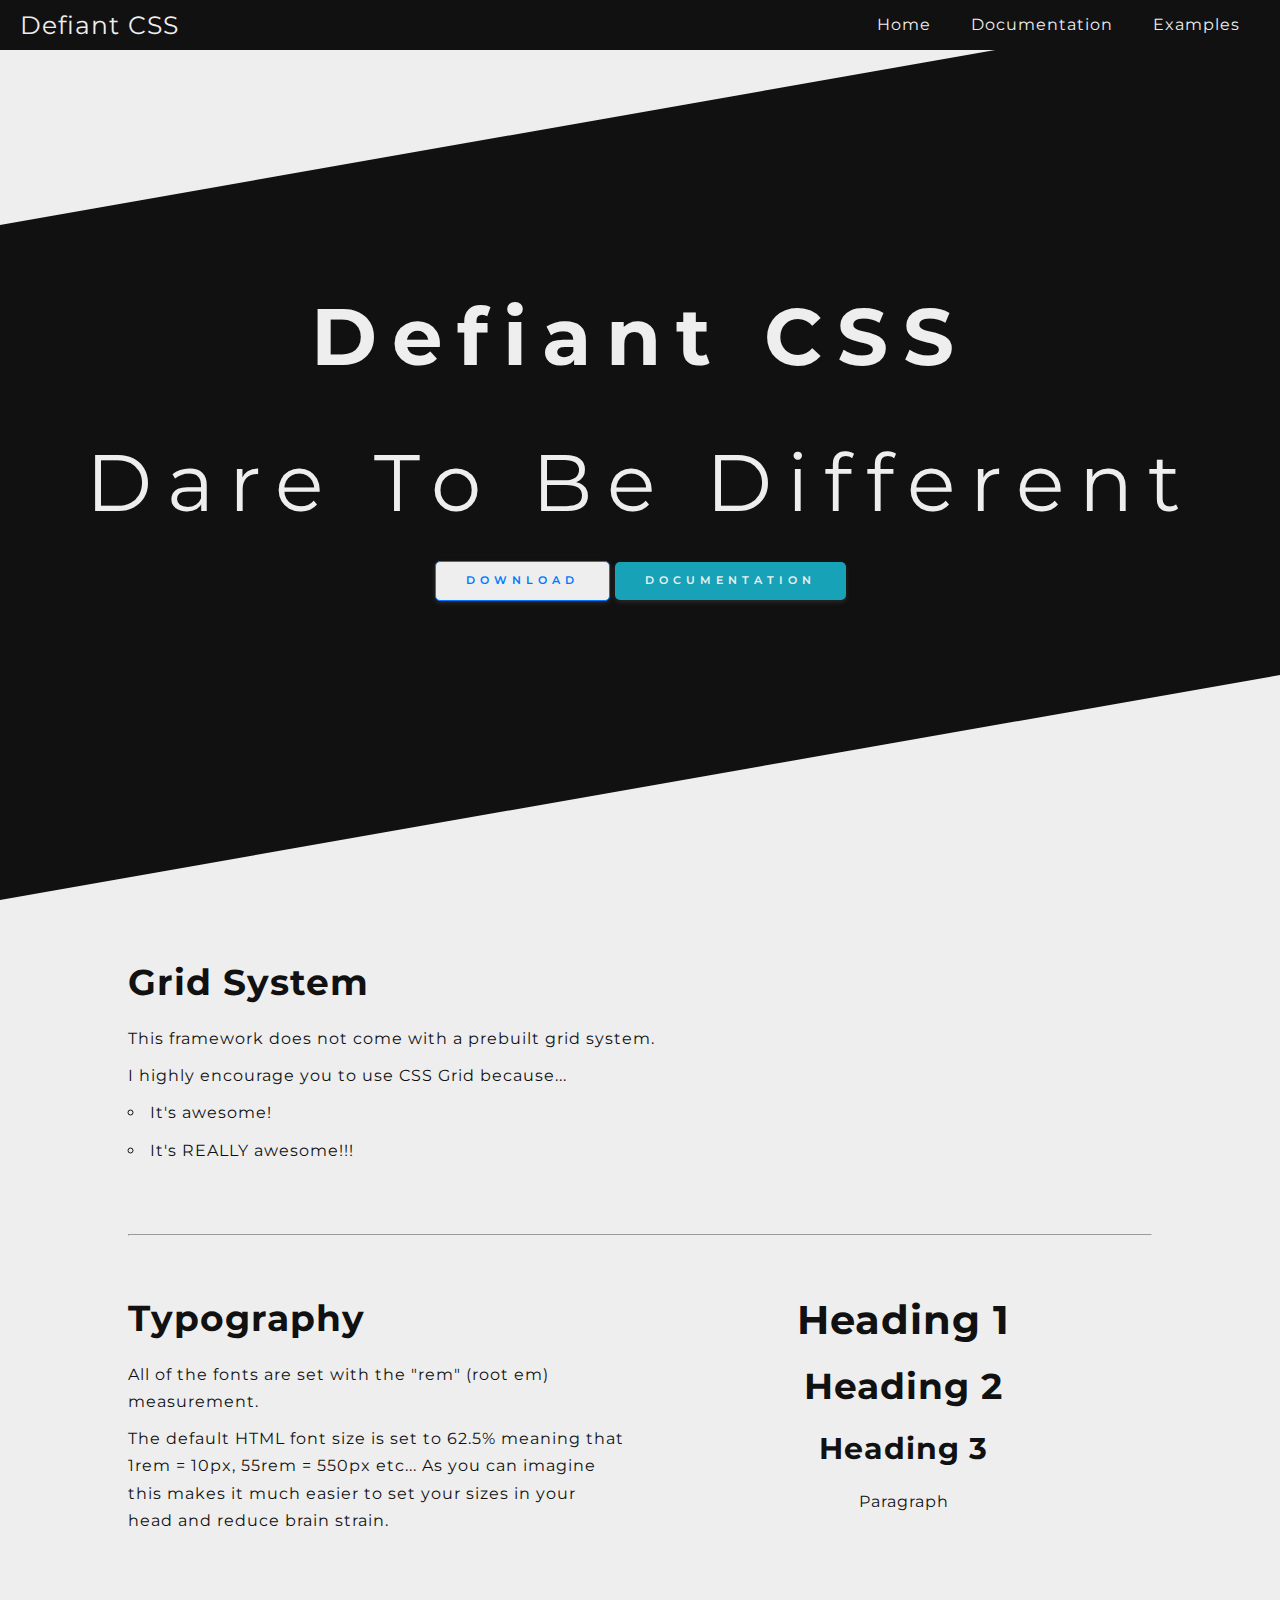
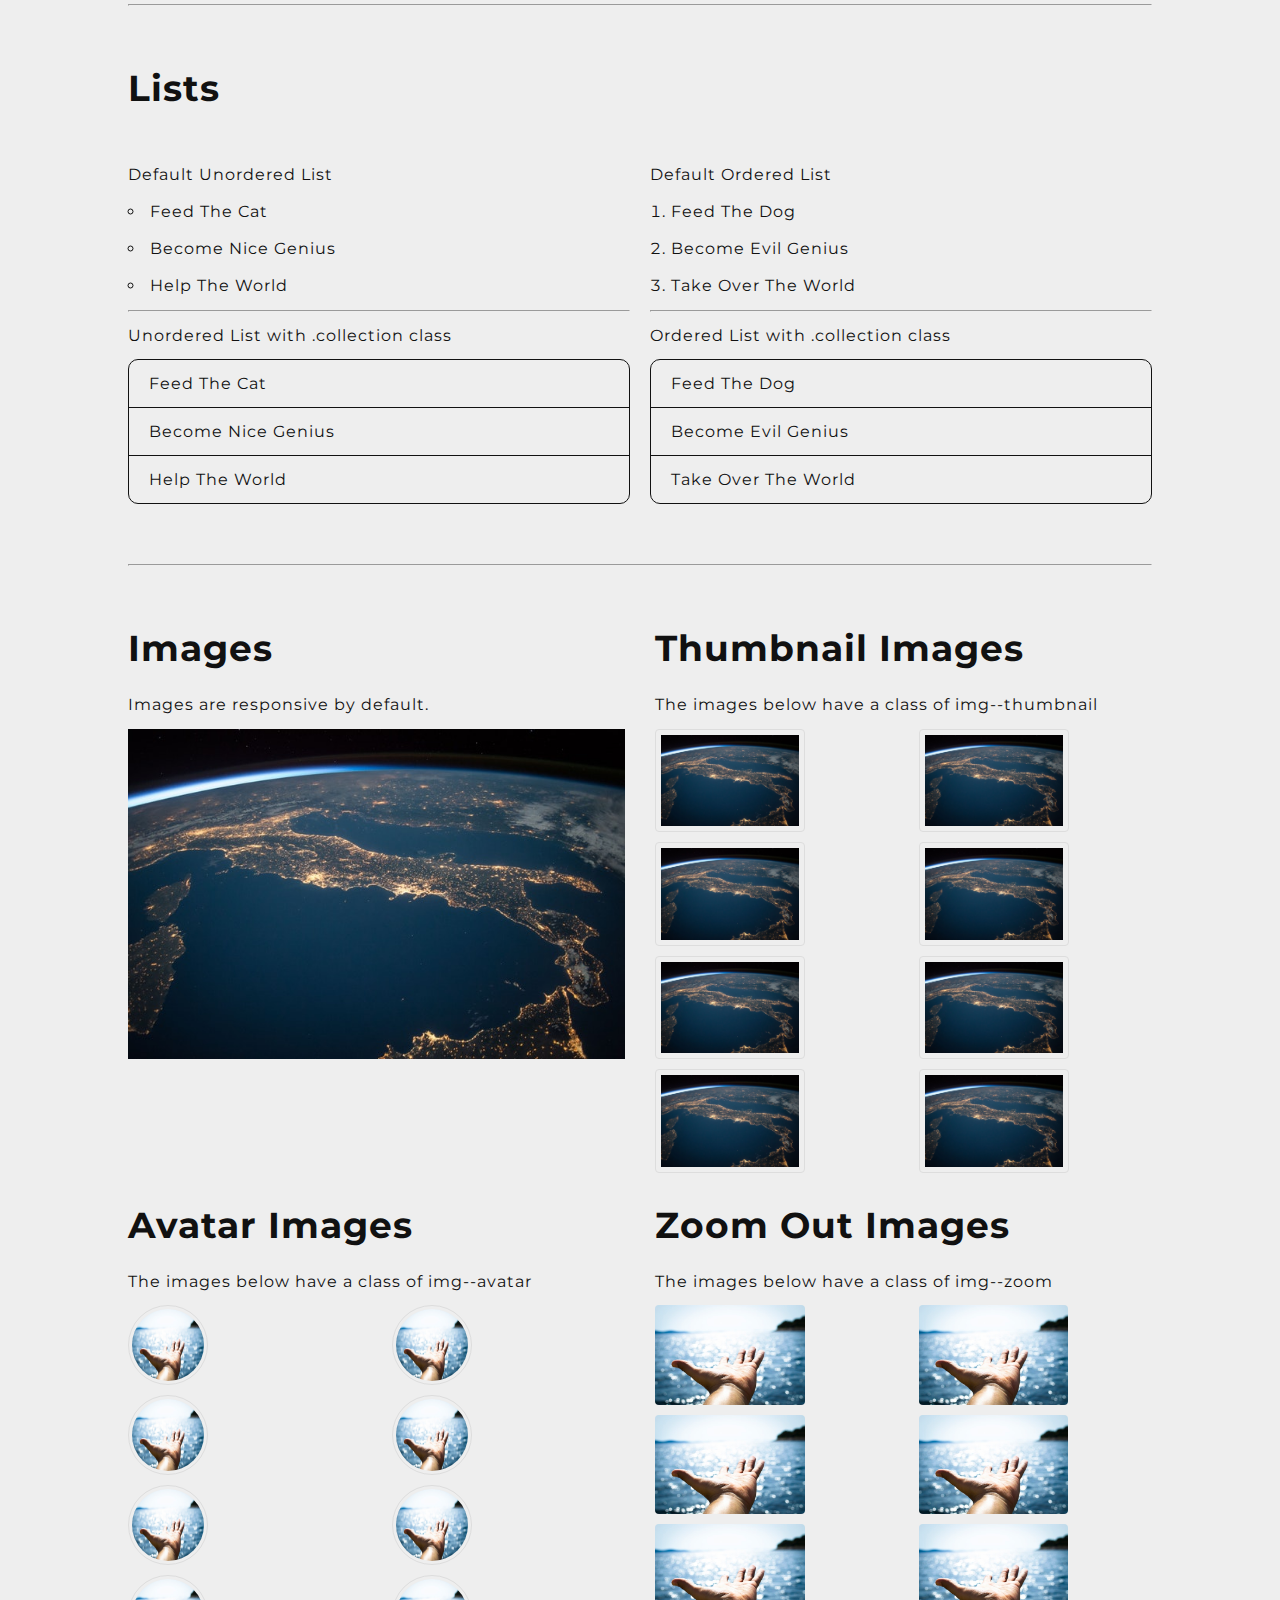
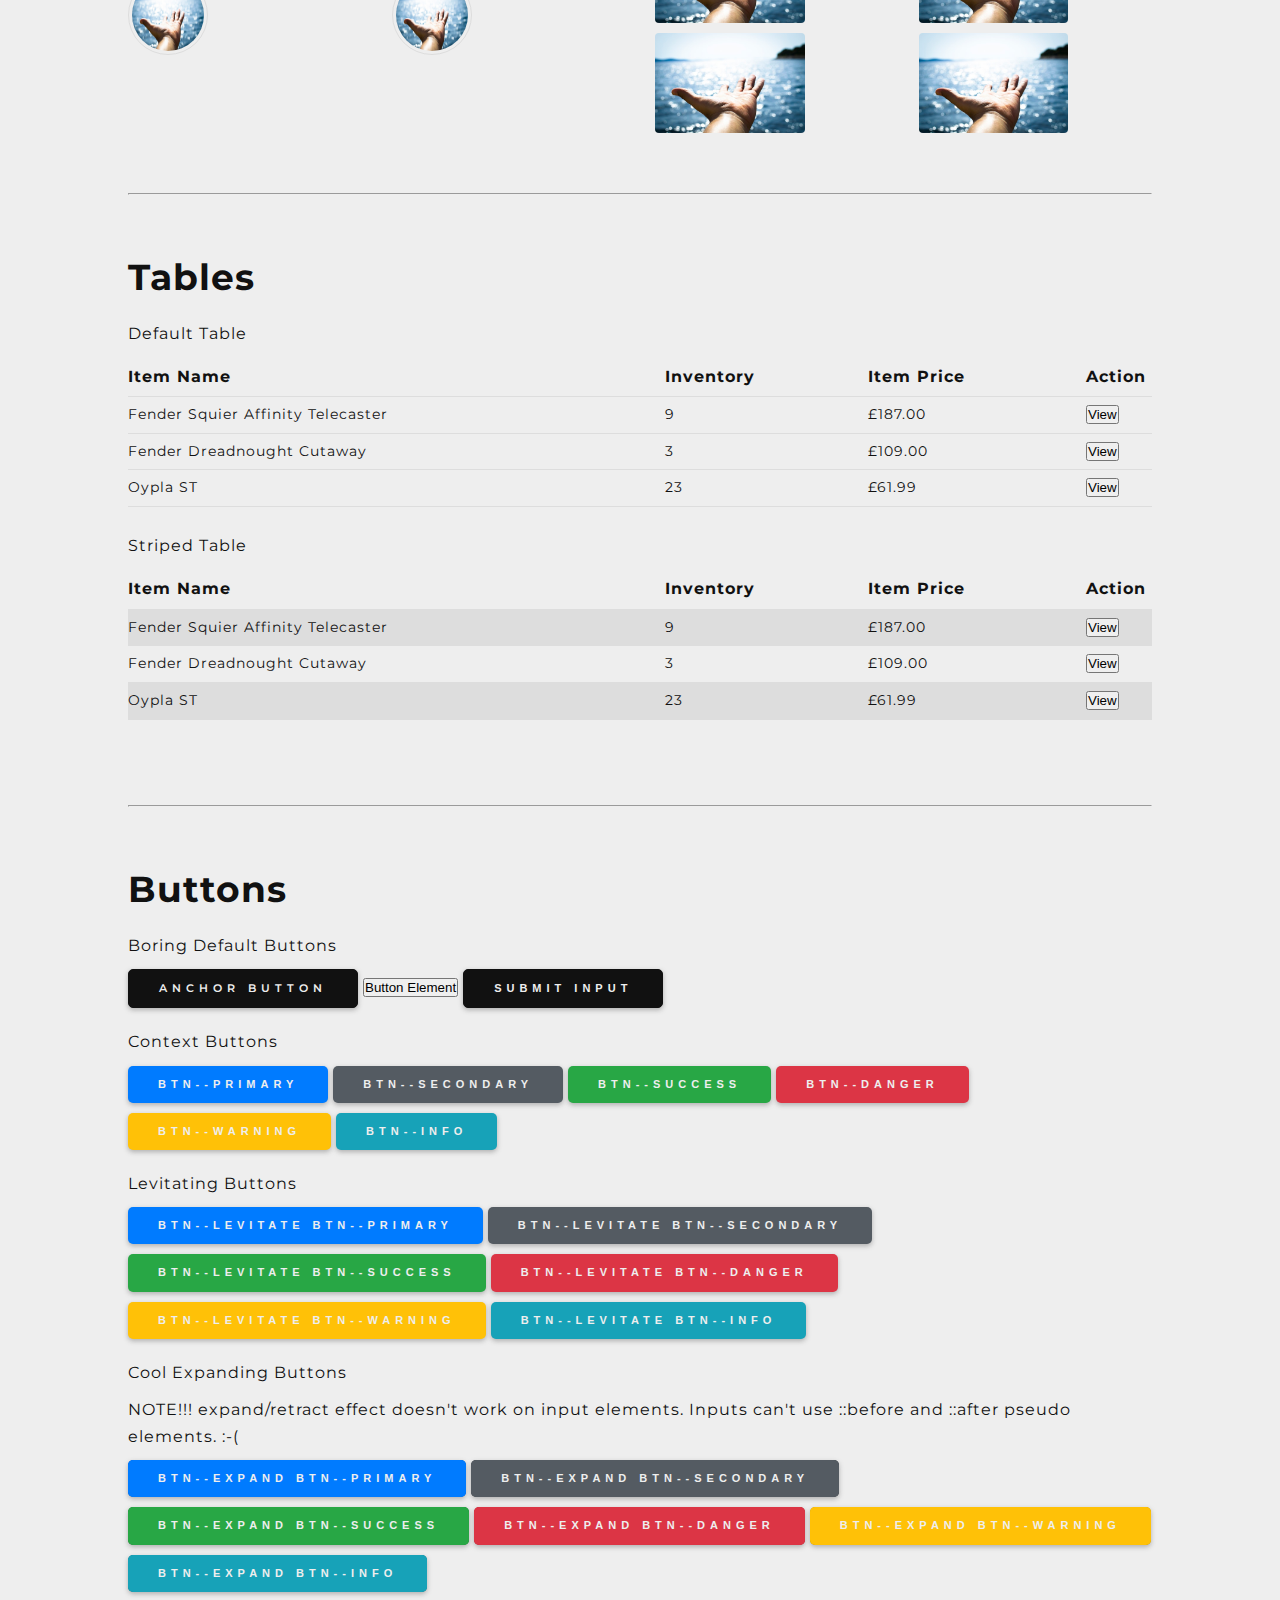
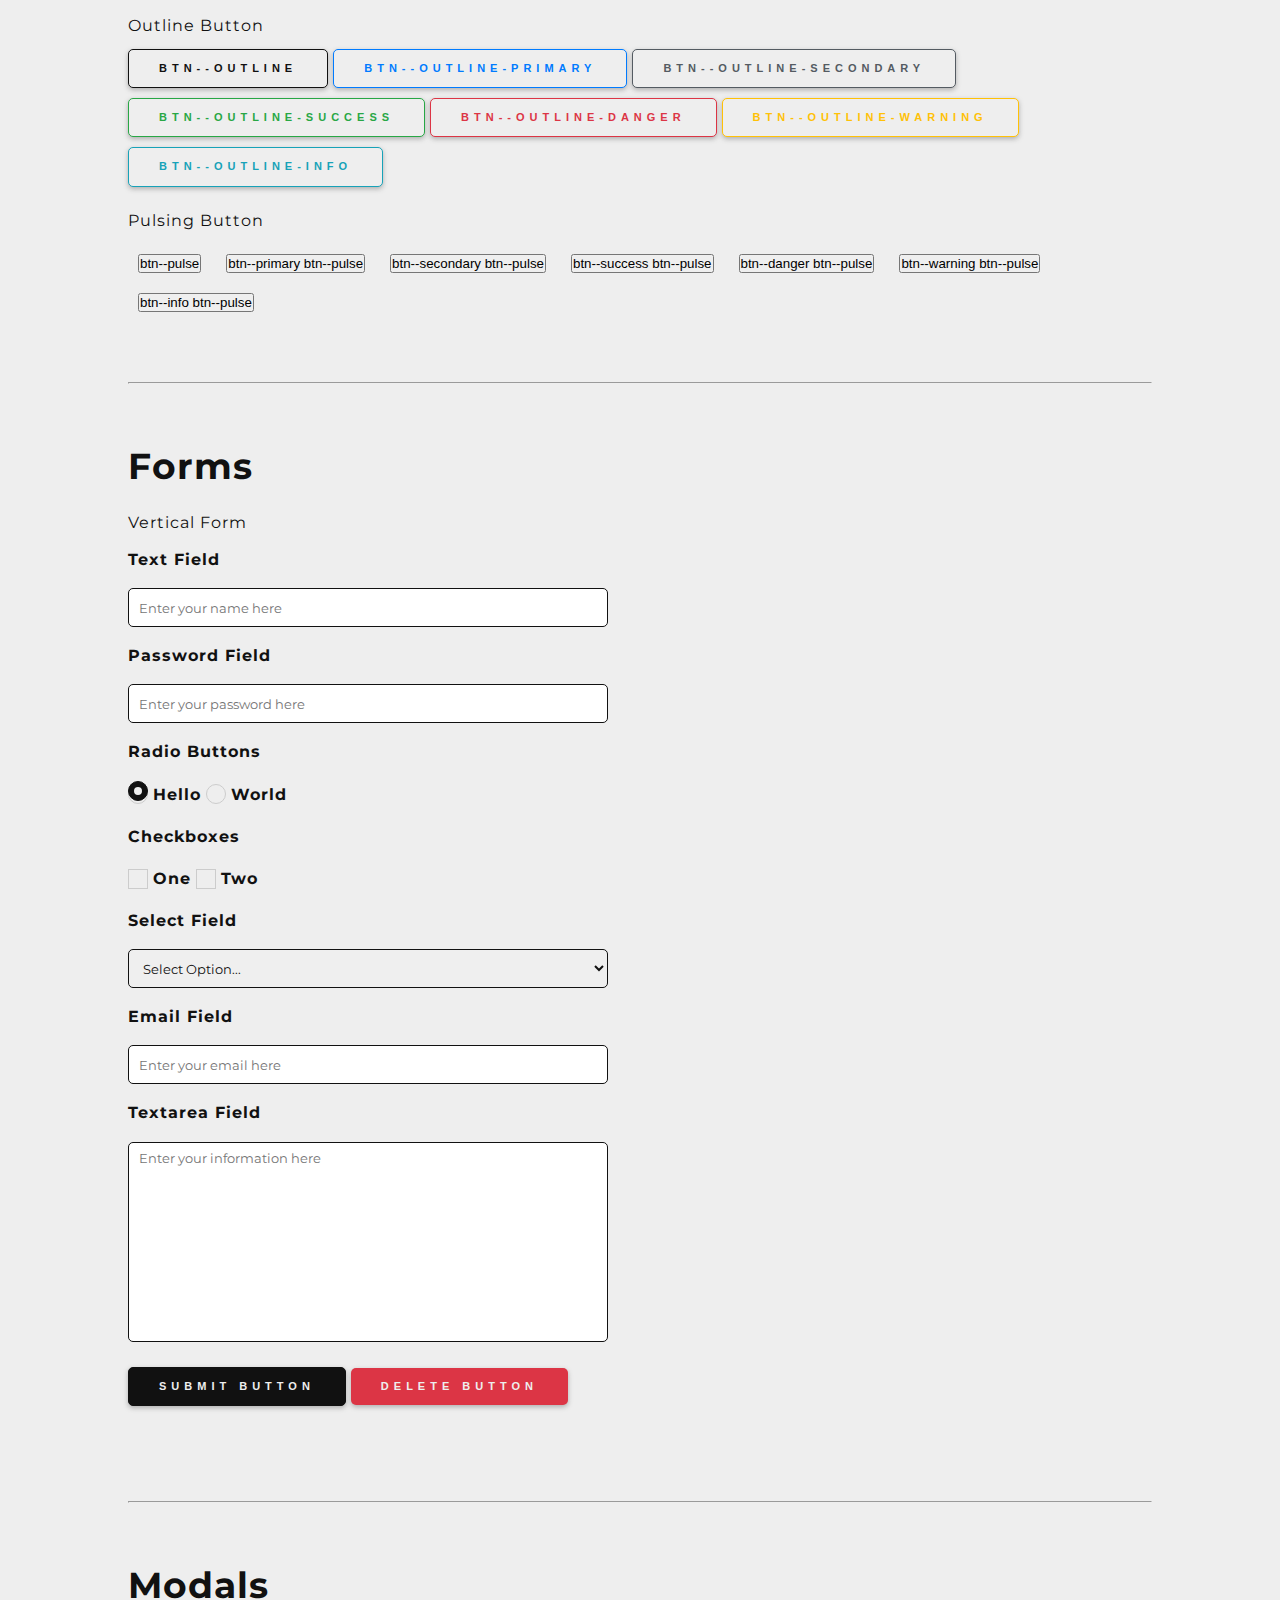
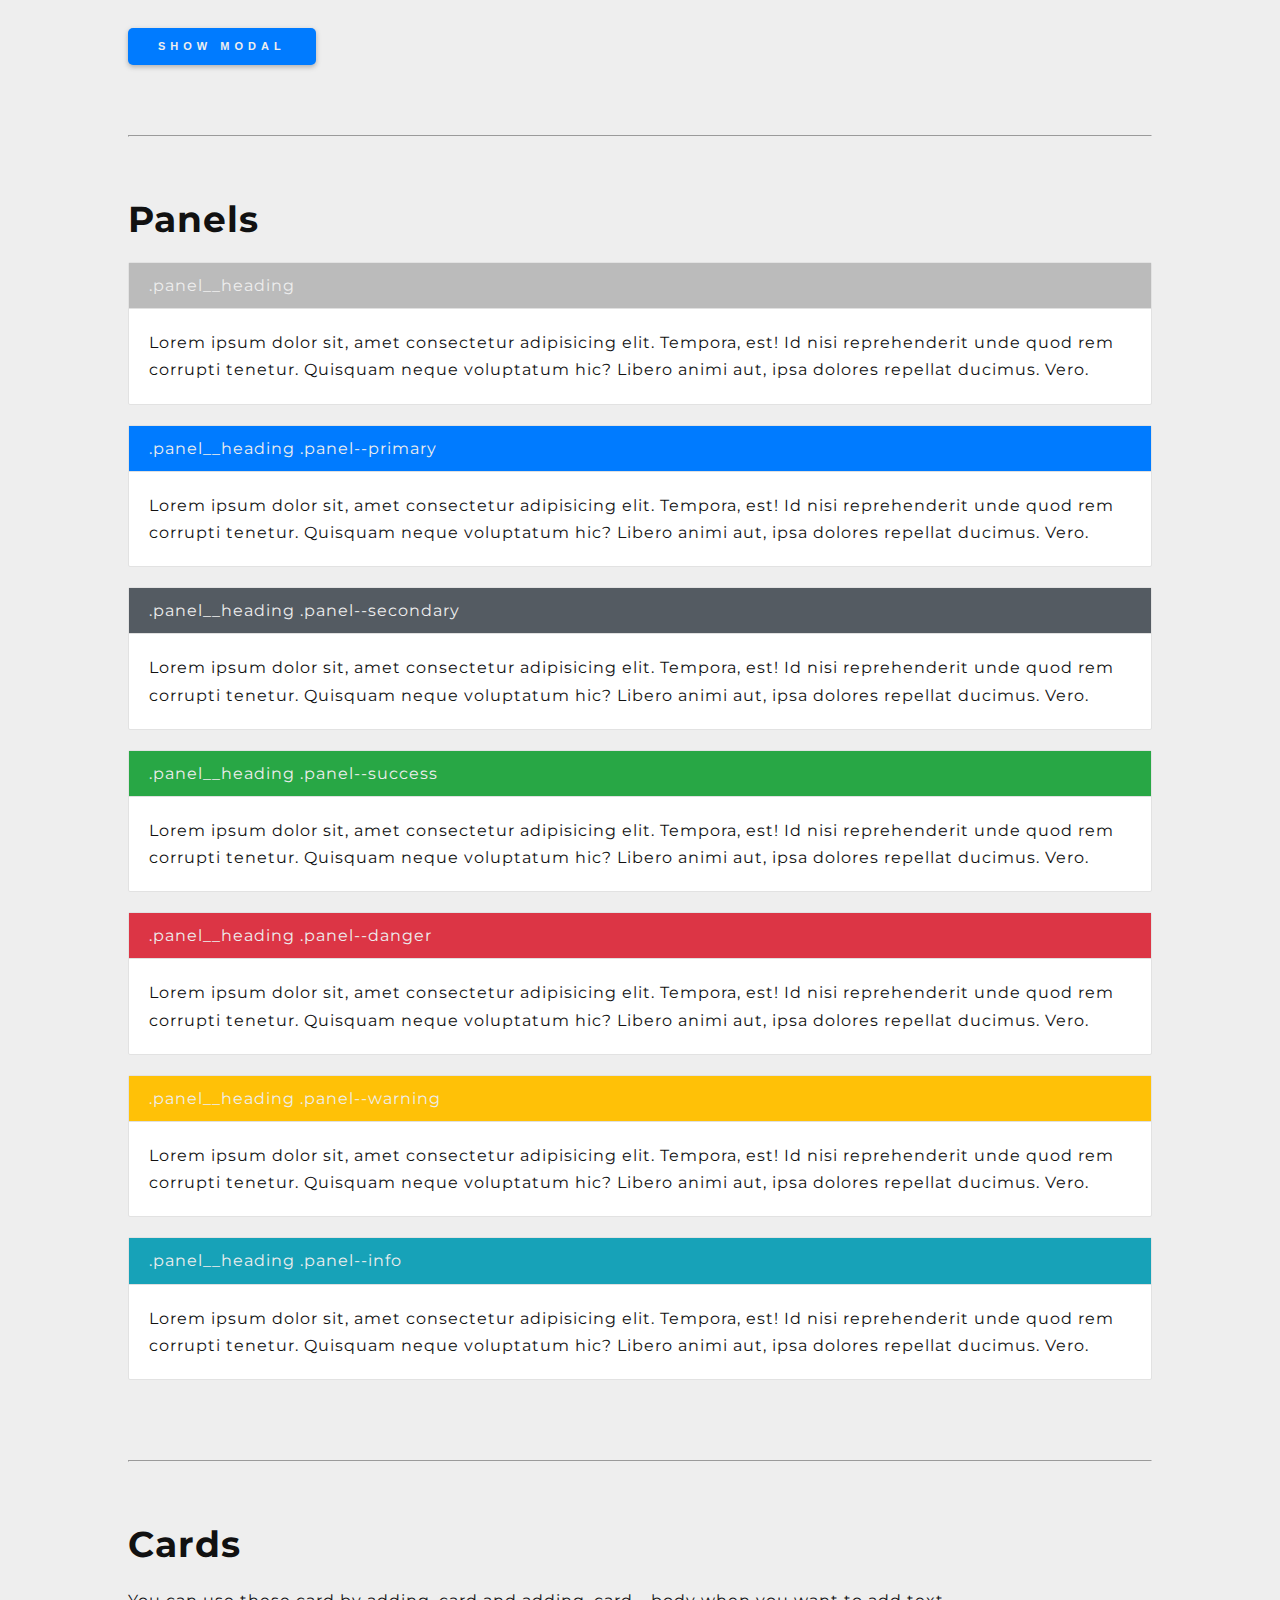
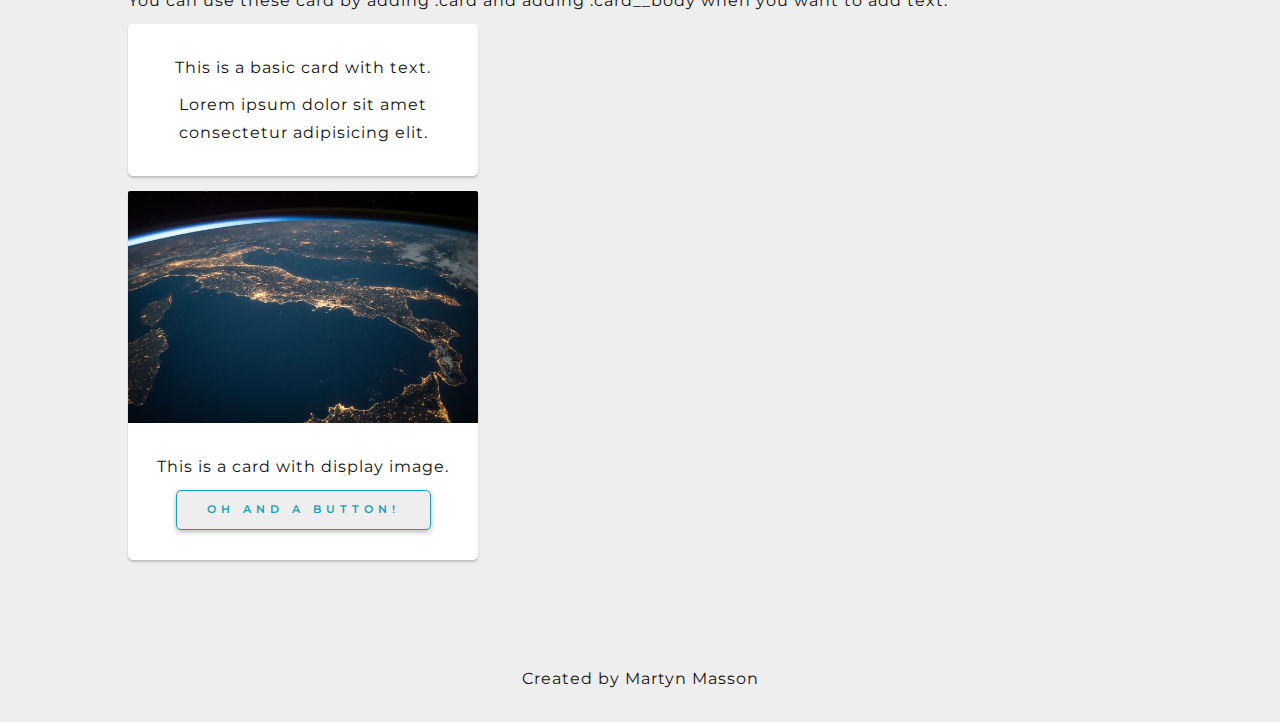
==== commit 4c38bae3: "Mobile navigation looking good!" ====
--- a/index.html
+++ b/index.html
@@ -21,8 +21,20 @@
 	<nav class="mobile-nav">
 		<a href="index.html" class="logo">Defiant CSS</a>
 		<a href="index.html" class="mobile-nav__link">Home</a>
-		<a href="index.html" class="mobile-nav__link">Documentation</a>
-		<a href="index.html" class="mobile-nav__link">Examples</a>
+		<button class="mobile-nav__link submenu-toggle">Components<i class="material-icons">chevron_right</i></button>
+		<div class="submenu">
+			<a href="#grid" class="submenu__link">Grid System</a>
+			<a href="#typography" class="submenu__link">Typography</a>
+			<a href="#lists" class="submenu__link">Lists</a>
+			<a href="#images" class="submenu__link">Images</a>
+			<a href="#tables" class="submenu__link">Tables</a>
+			<a href="#buttons" class="submenu__link">Buttons</a>
+			<a href="#forms" class="submenu__link">Forms</a>
+			<a href="#modals" class="submenu__link">Modals</a>
+			<a href="#panels" class="submenu__link">Panels</a>
+			<a href="#cards" class="submenu__link">Cards</a>
+		</div>
+		<a href="#" class="mobile-nav__link">Examples</a>
 	</nav>
 	<header class="header">
 		<h1 class="heading-primary">Defiant CSS</h1>
--- a/css/defiant.css
+++ b/css/defiant.css
@@ -132,7 +132,6 @@
   }
 }
 
-button,
 .btn {
   background: #111;
   border-radius: 0.5rem;
@@ -153,17 +152,14 @@
   text-transform: uppercase;
   transition: all 0.4s ease-in;
 }
-button.btn--levitate:hover,
 .btn.btn--levitate:hover {
   box-shadow: 0 1rem 2rem rgba(80, 80, 80, 0.4);
   transform: translateY(-0.3rem);
 }
-button.btn--levitate:active,
 .btn.btn--levitate:active {
   box-shadow: 0 0.5rem 1rem rgba(80, 80, 80, 0.4);
   transform: translateY(-0.1rem);
 }
-button.btn--expand::before,
 .btn.btn--expand::before {
   background: #111;
   border-radius: 0.5rem;
@@ -177,173 +173,139 @@
   width: 100%;
   z-index: -1;
 }
-button.btn--expand:hover::before,
 .btn.btn--expand:hover::before {
   opacity: 0;
   transform: scaleX(1.2) scaleY(1.4);
 }
-button.btn--outline,
 .btn.btn--outline {
   background: #eee;
   color: #111;
   transition: all 0.3s ease-in;
 }
-button.btn--outline:hover,
 .btn.btn--outline:hover {
   background: #111;
   color: #eee;
 }
-button.btn--outline-primary,
 .btn.btn--outline-primary {
   background: #eee;
   border: 0.1rem solid #007bff;
   color: #007bff;
 }
-button.btn--outline-primary:hover,
 .btn.btn--outline-primary:hover {
   background: #007bff;
   color: #eee;
 }
-button.btn--outline-secondary,
 .btn.btn--outline-secondary {
   background: #eee;
   border: 0.1rem solid #545b62;
   color: #545b62;
 }
-button.btn--outline-secondary:hover,
 .btn.btn--outline-secondary:hover {
   background: #545b62;
   color: #eee;
 }
-button.btn--outline-success,
 .btn.btn--outline-success {
   background: #eee;
   border: 0.1rem solid #28a745;
   color: #28a745;
 }
-button.btn--outline-success:hover,
 .btn.btn--outline-success:hover {
   background: #28a745;
   color: #eee;
 }
-button.btn--outline-danger,
 .btn.btn--outline-danger {
   background: #eee;
   border: 0.1rem solid #dc3545;
   color: #dc3545;
 }
-button.btn--outline-danger:hover,
 .btn.btn--outline-danger:hover {
   background: #dc3545;
   color: #eee;
 }
-button.btn--outline-warning,
 .btn.btn--outline-warning {
   background: #eee;
   border: 0.1rem solid #ffc107;
   color: #ffc107;
 }
-button.btn--outline-warning:hover,
 .btn.btn--outline-warning:hover {
   background: #ffc107;
   color: #eee;
 }
-button.btn--outline-info,
 .btn.btn--outline-info {
   background: #eee;
   border: 0.1rem solid #17a2b8;
   color: #17a2b8;
 }
-button.btn--outline-info:hover,
 .btn.btn--outline-info:hover {
   background: #17a2b8;
   color: #eee;
 }
-button.btn--primary,
 .btn.btn--primary {
   background: #007bff;
   border: none;
   color: #eee;
 }
-button.btn--primary:hover,
 .btn.btn--primary:hover {
   background: #0062cc;
 }
-button.btn--primary::before,
 .btn.btn--primary::before {
   background: #0062cc;
 }
-button.btn--secondary,
 .btn.btn--secondary {
   background: #545b62;
   border: none;
   color: #eee;
 }
-button.btn--secondary:hover,
 .btn.btn--secondary:hover {
   background: #3c4247;
 }
-button.btn--secondary::before,
 .btn.btn--secondary::before {
   background: #3c4247;
 }
-button.btn--success,
 .btn.btn--success {
   background: #28a745;
   border: none;
   color: #eee;
 }
-button.btn--success:hover,
 .btn.btn--success:hover {
   background: #1e7e34;
 }
-button.btn--success::before,
 .btn.btn--success::before {
   background: #1e7e34;
 }
-button.btn--danger,
 .btn.btn--danger {
   background: #dc3545;
   border: none;
   color: #eee;
 }
-button.btn--danger:hover,
 .btn.btn--danger:hover {
   background: #bd2130;
 }
-button.btn--danger::before,
 .btn.btn--danger::before {
   background: #bd2130;
 }
-button.btn--warning,
 .btn.btn--warning {
   background: #ffc107;
   border: none;
   color: #eee;
 }
-button.btn--warning:hover,
 .btn.btn--warning:hover {
   background: #d39e00;
 }
-button.btn--warning::before,
 .btn.btn--warning::before {
   background: #d39e00;
 }
-button.btn--info,
 .btn.btn--info {
   background: #17a2b8;
   border: none;
   color: #eee;
 }
-button.btn--info:hover,
 .btn.btn--info:hover {
   background: #117a8b;
 }
-button.btn--info::before,
 .btn.btn--info::before {
   background: #117a8b;
 }
-button.btn--pulse,
 .btn.btn--pulse {
   outline: none;
   animation: pulse 1s infinite;
@@ -576,14 +538,14 @@
   background: #111;
   display: flex;
   flex-direction: column;
-  height: 100vh;
+  height: 100%;
   left: 0;
   min-width: 30rem;
   overflow: auto;
   position: fixed;
   top: 0;
-  transform: translate3d(-400px, 0, 0);
-  transition: 0.5s;
+  transform: translateX(-40rem);
+  transition: all 0.5s;
   -webkit-overflow-scrolling: touch;
   /* enables momentum scrolling in iOS overflow elements */
   z-index: 9999;
@@ -593,21 +555,57 @@
   padding: 0 1rem 1rem;
 }
 .mobile-nav__link {
+  align-items: center;
+  background: transparent;
+  border: none;
   border-top: 0.2rem solid #eee;
+  cursor: pointer;
+  display: flex;
+  font-family: inherit;
+  font-size: 1.6rem;
+  font-weight: inherit;
+  letter-spacing: inherit;
+  text-align: left;
 }
 .mobile-nav__link:hover {
-  background: #eee;
-  color: #111;
+  background: #007bff;
+  color: #eee;
 }
 .mobile-nav__link:last-child {
   border-bottom: 0.2rem solid #eee;
 }
+.mobile-nav .submenu-toggle .material-icons {
+  margin-left: auto;
+  transition: transform 0.5s;
+  vertical-align: middle;
+}
+.mobile-nav .submenu {
+  display: none;
+}
+.mobile-nav .submenu__link {
+  background: #eee;
+  border-top: 0.2rem solid #111;
+  display: block;
+  padding: 1rem 3.2rem;
+  transition: all 0.3s ease-in-out;
+}
+.mobile-nav .submenu__link:nth-child(odd):hover {
+  background: #dc3545;
+  color: #eee;
+}
+.mobile-nav .submenu__link:nth-child(even):hover {
+  background: #28a745;
+  color: #eee;
+}
 .mobile-nav .logo, .mobile-nav__link {
   color: #eee;
-  padding: 1rem 3.2rem;
+  padding: 1rem 2.5rem;
 }
 .mobile-nav--open {
   transform: translateX(0);
+}
+.mobile-nav--close {
+  transform: translateX(-40rem);
 }
 
 .modal {
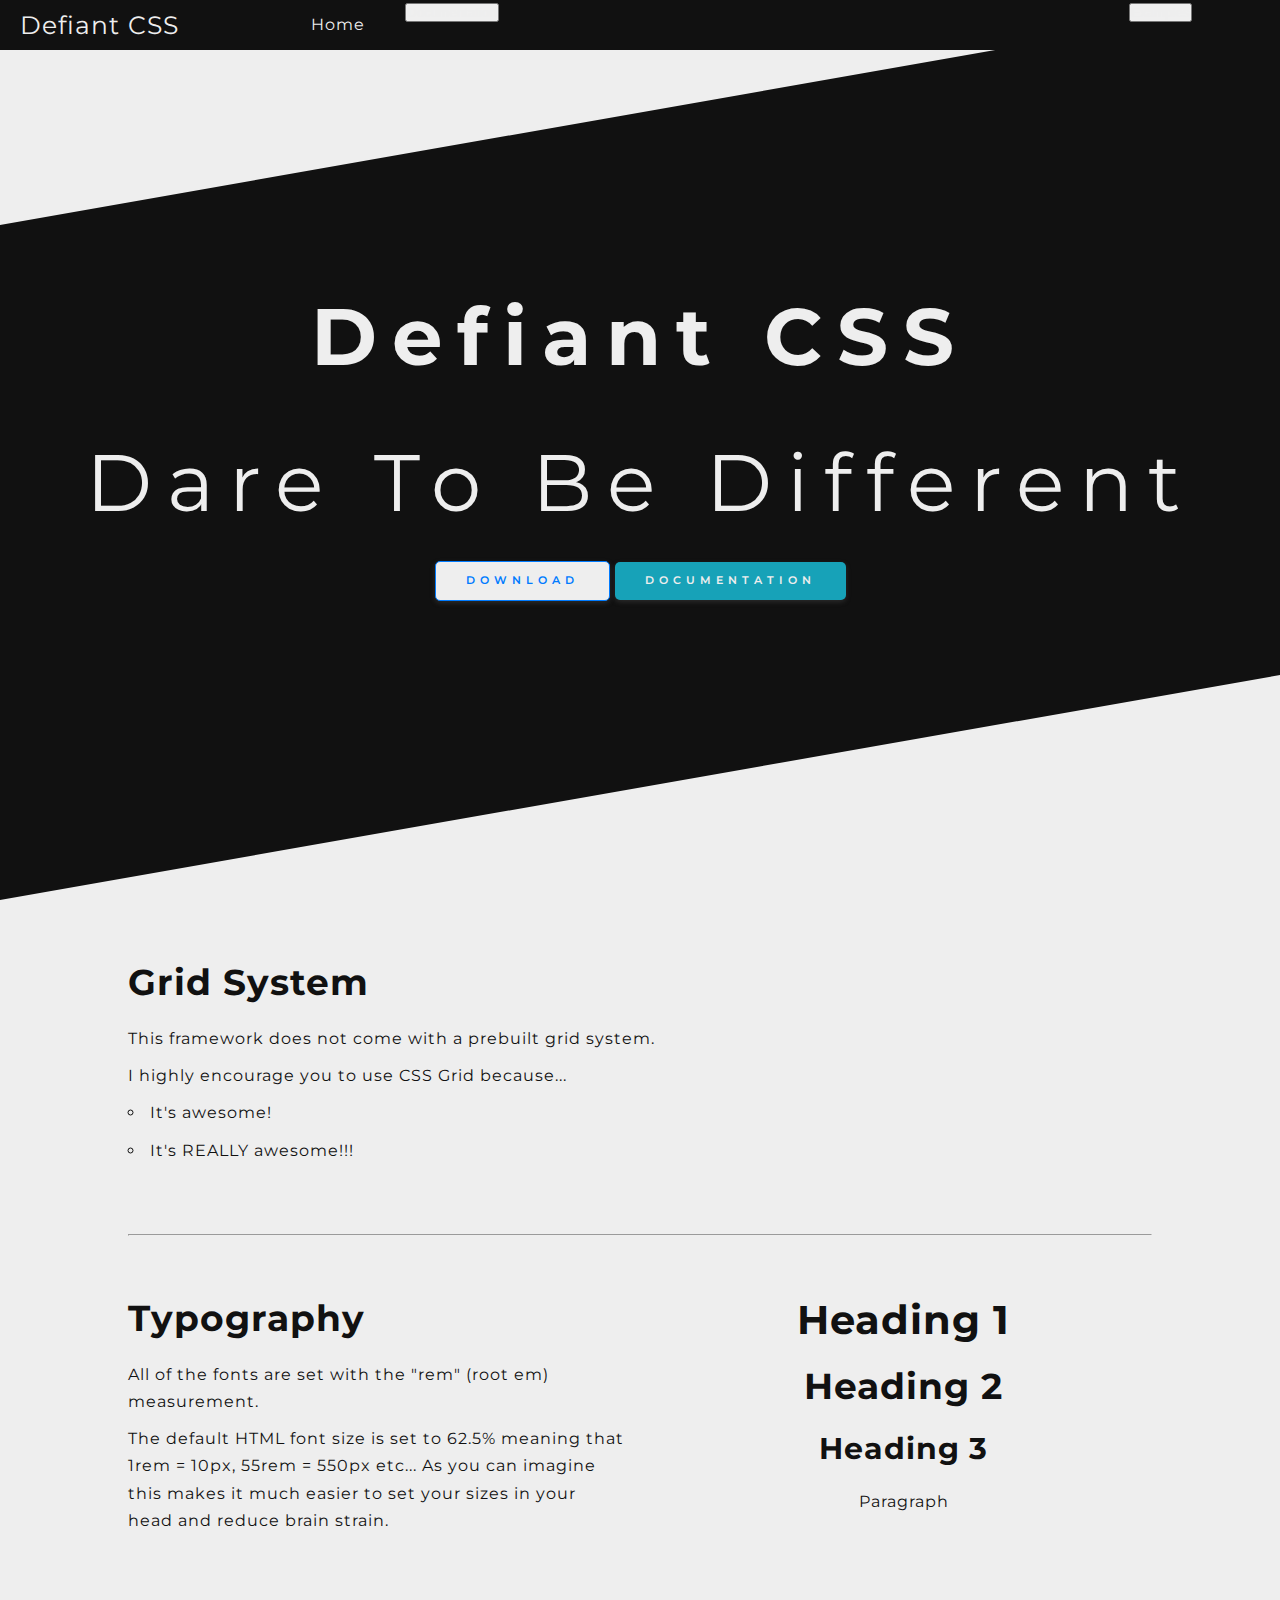
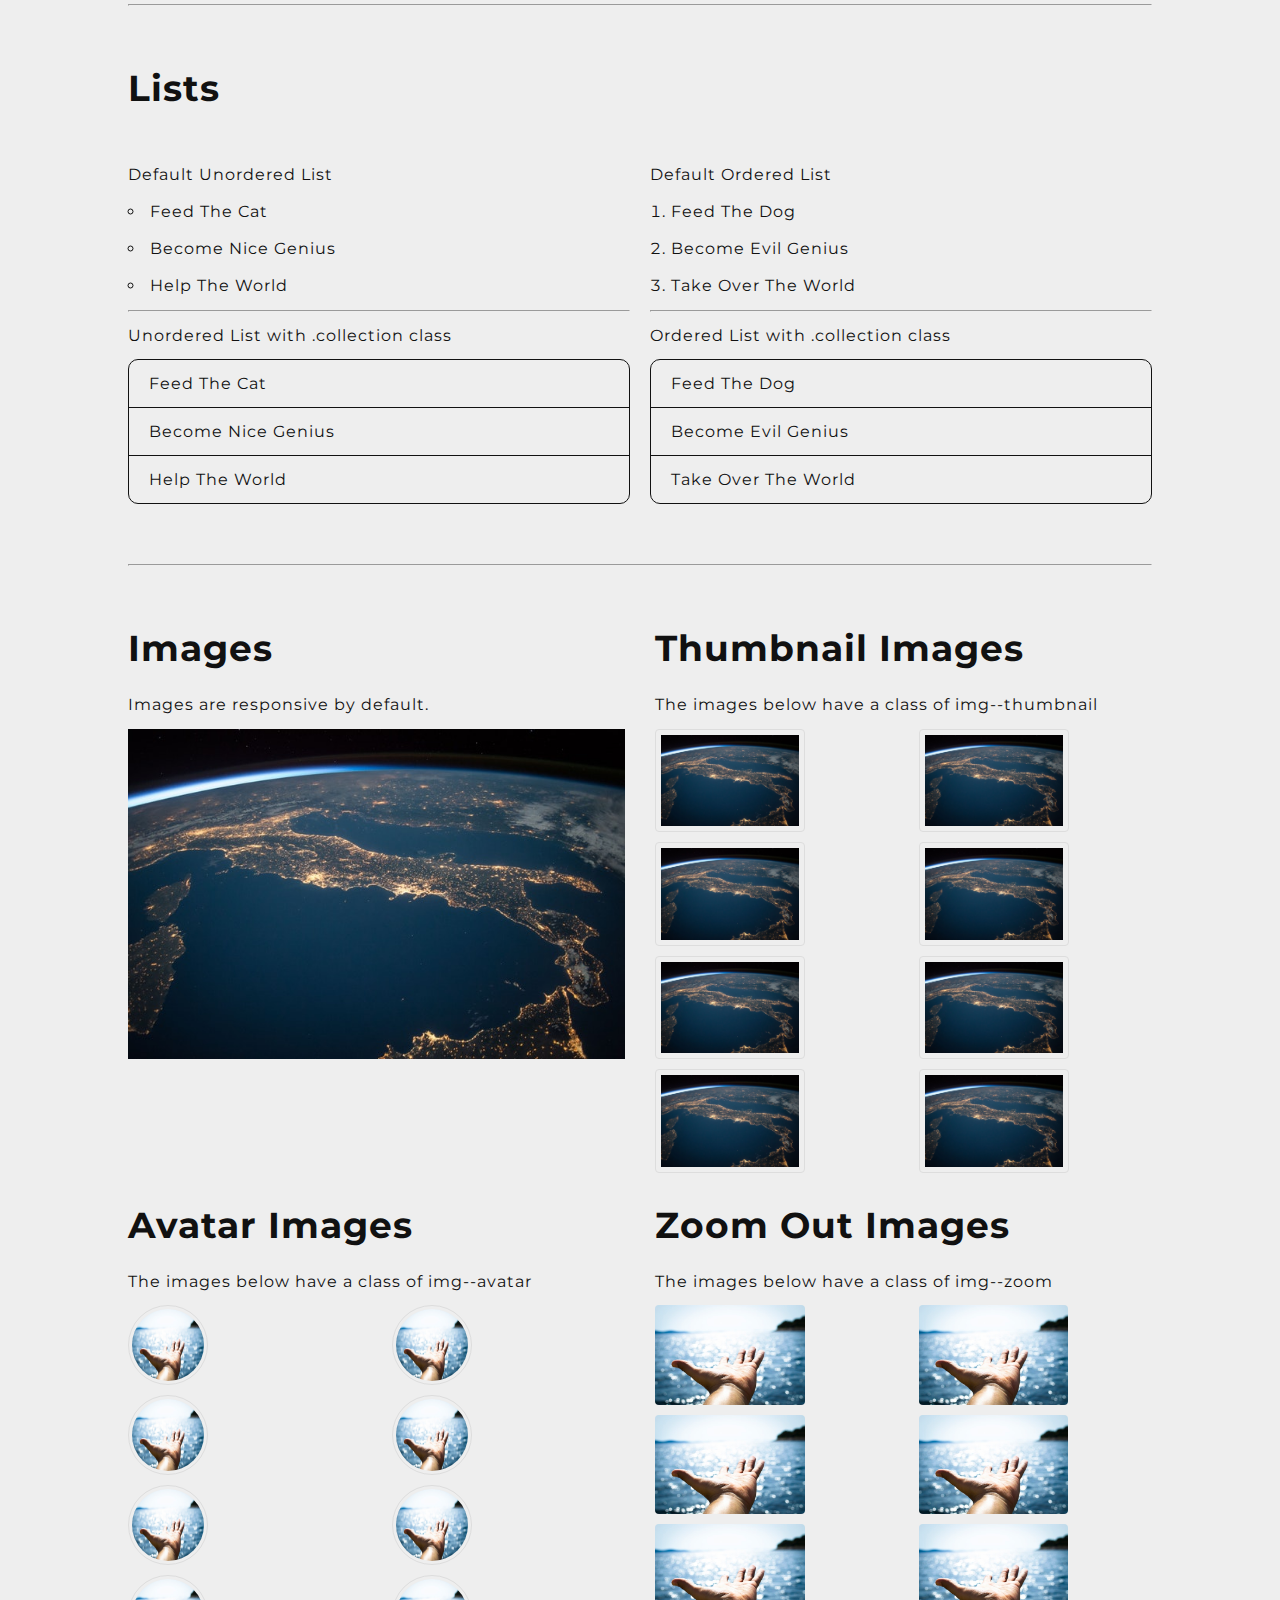
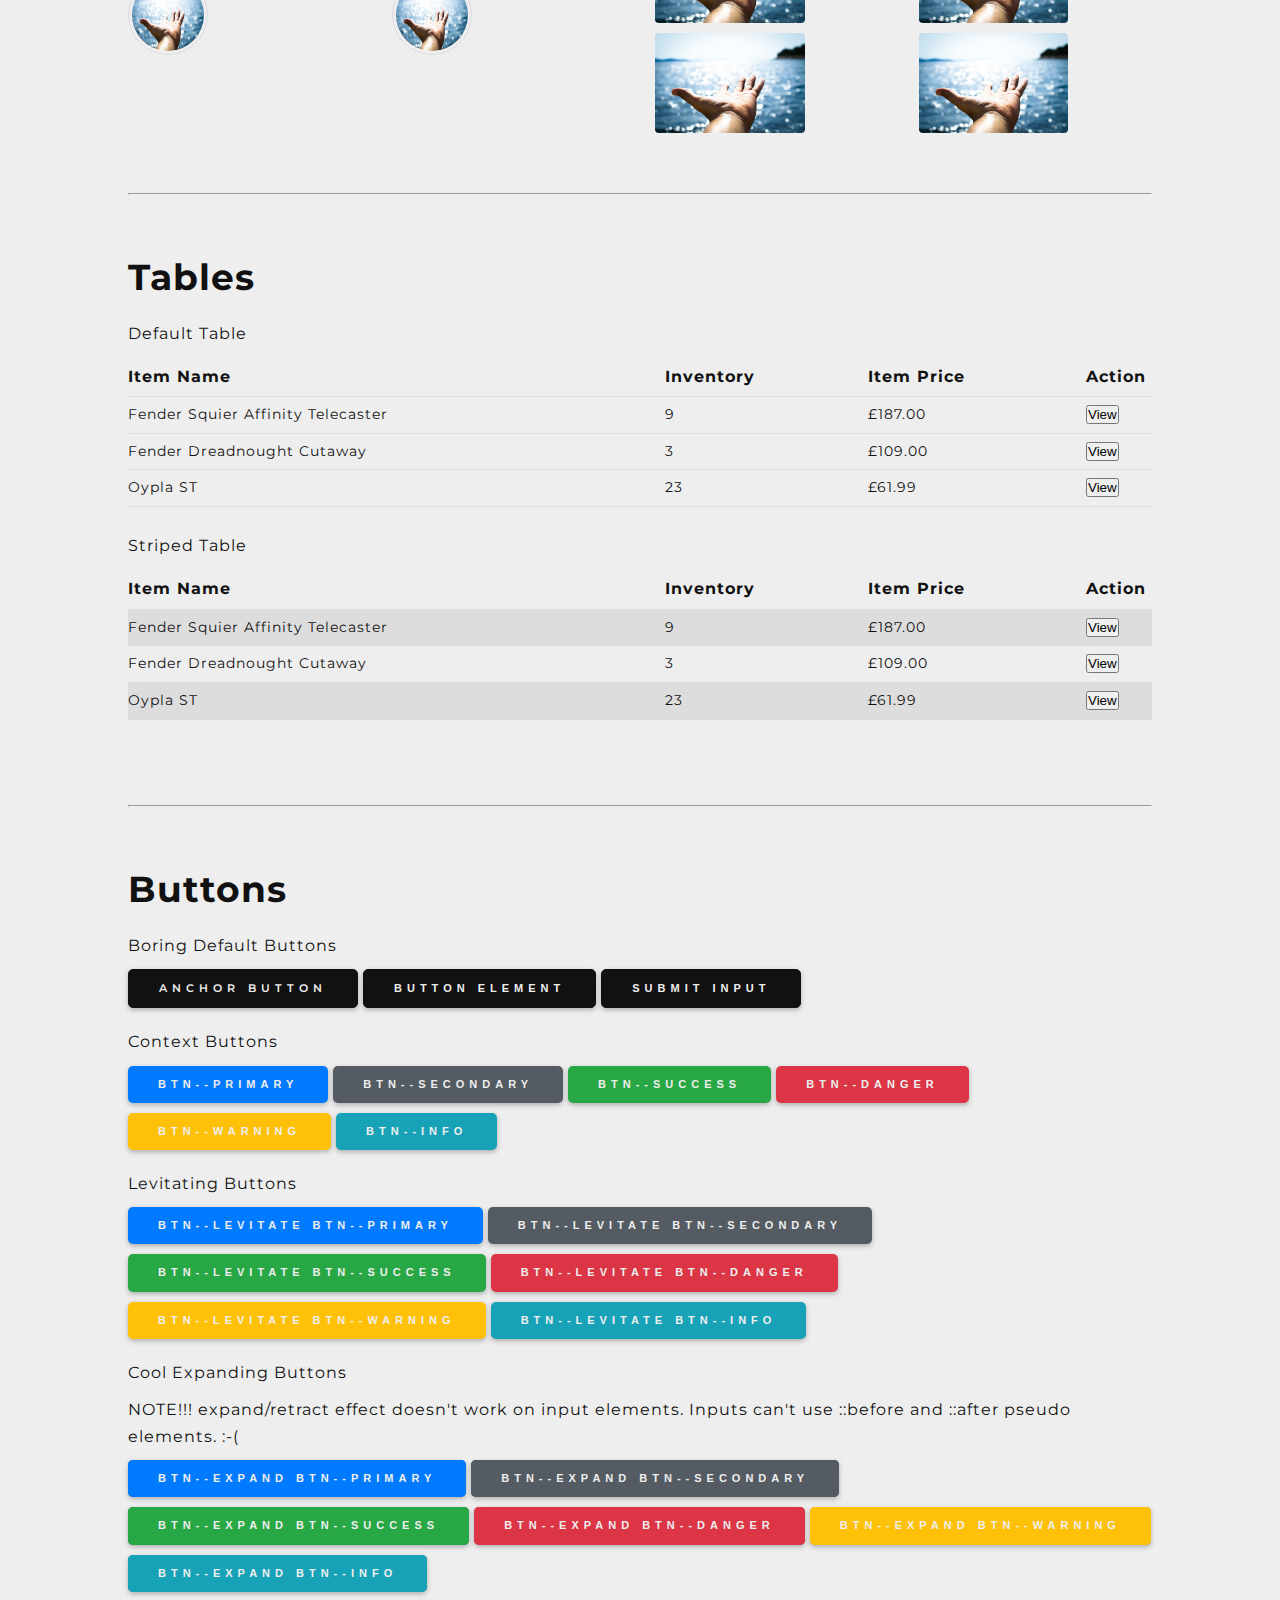
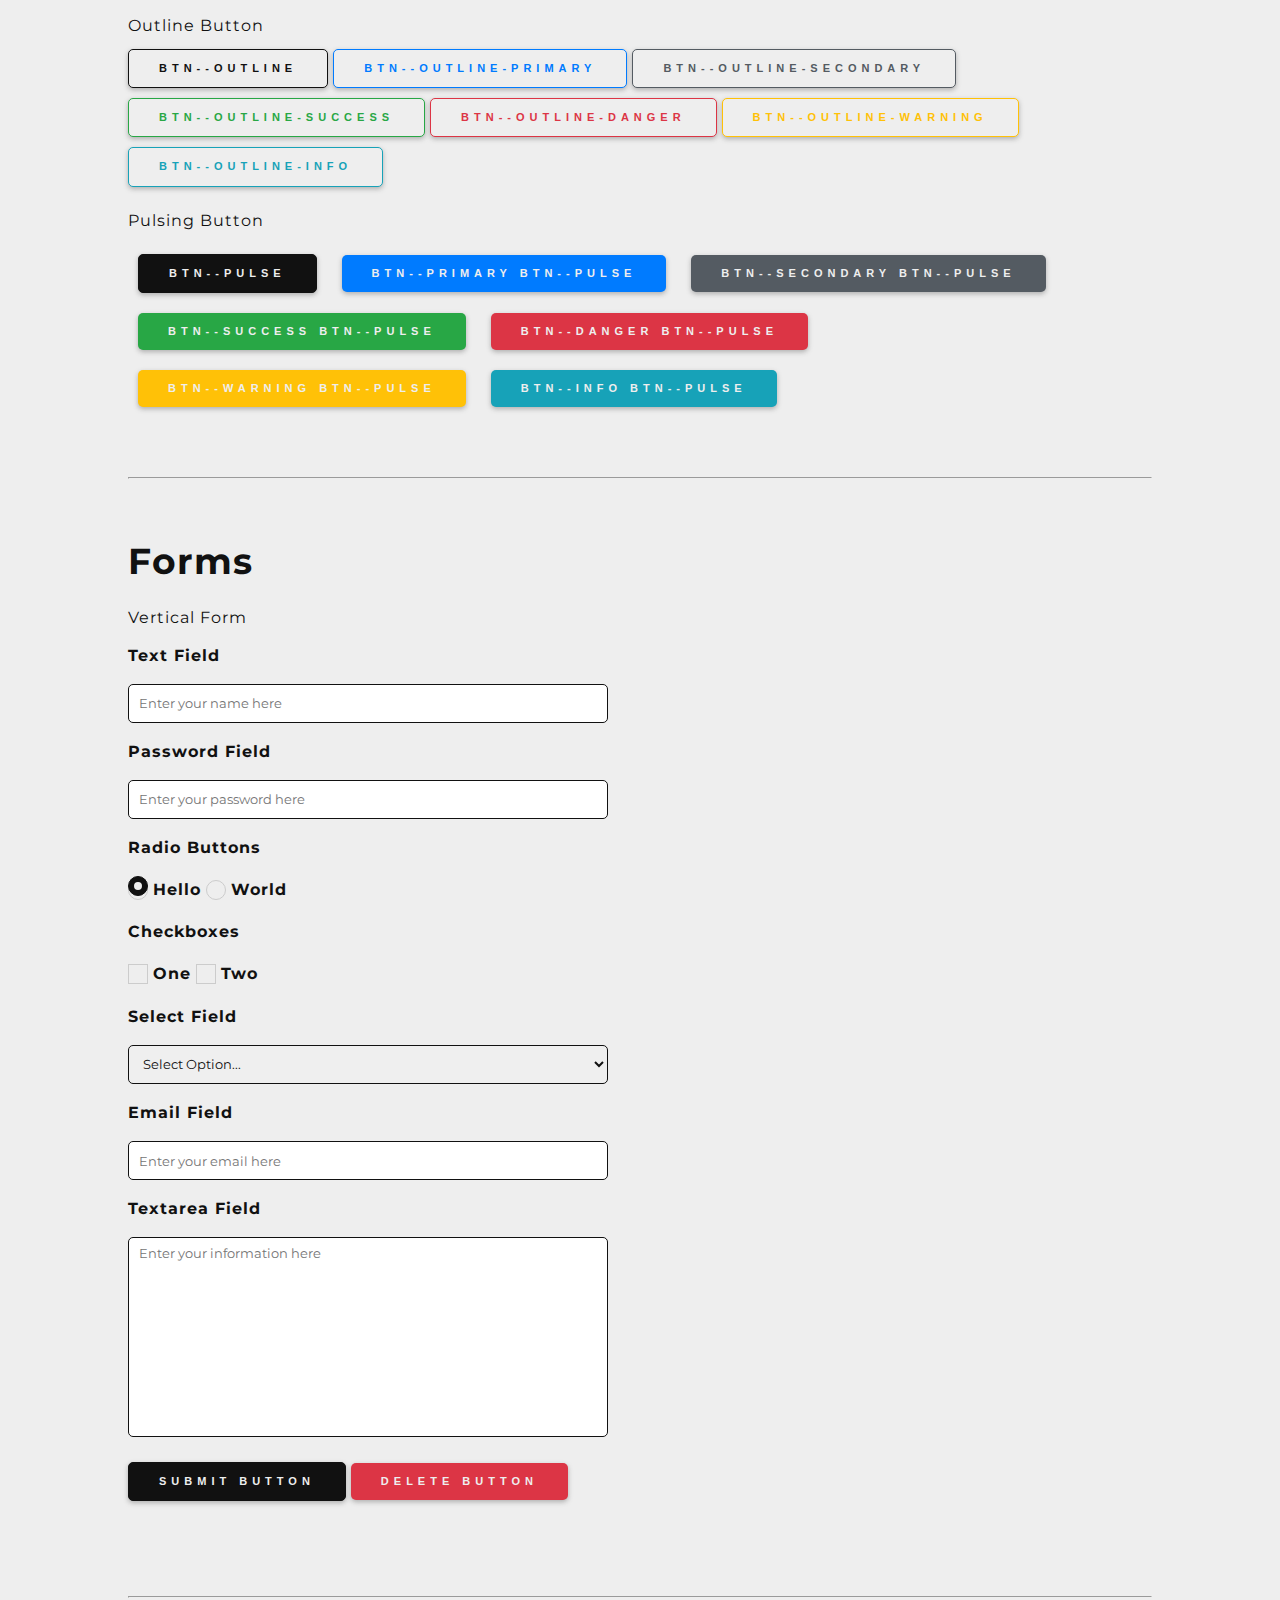
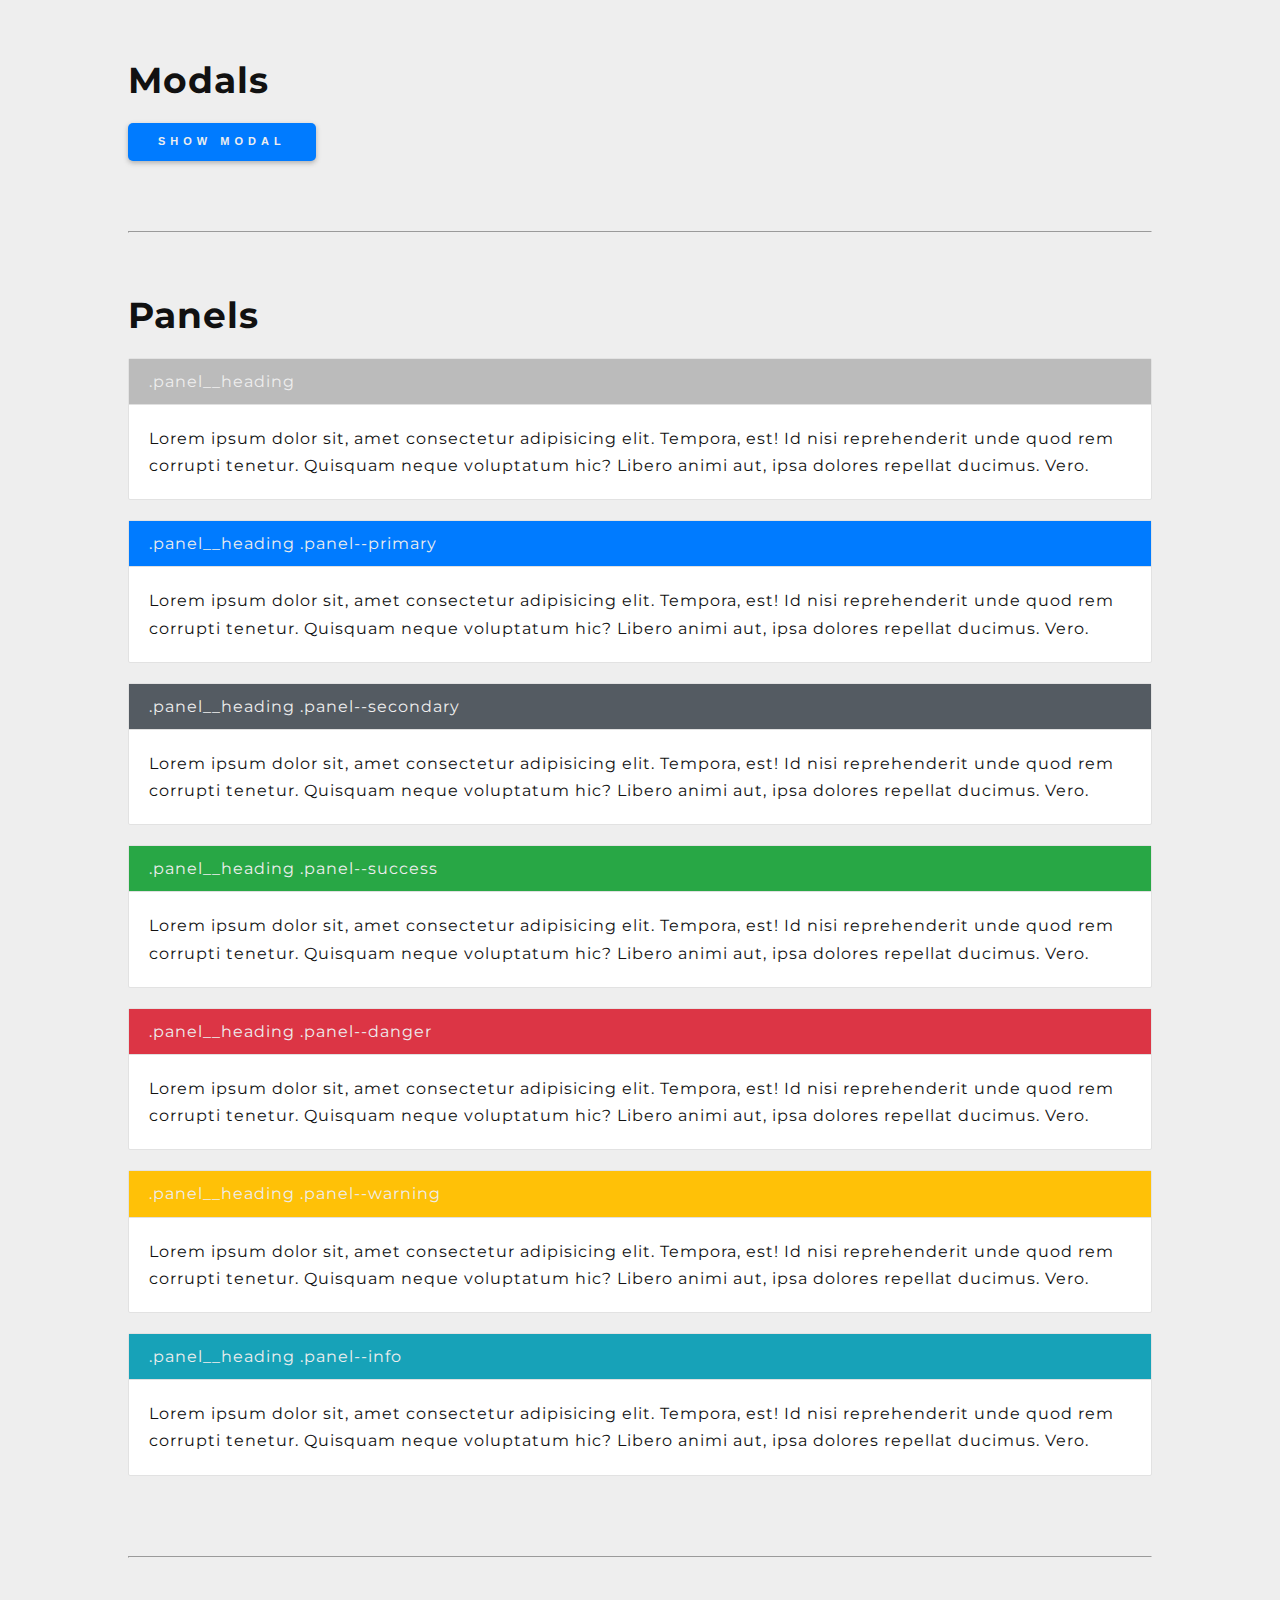
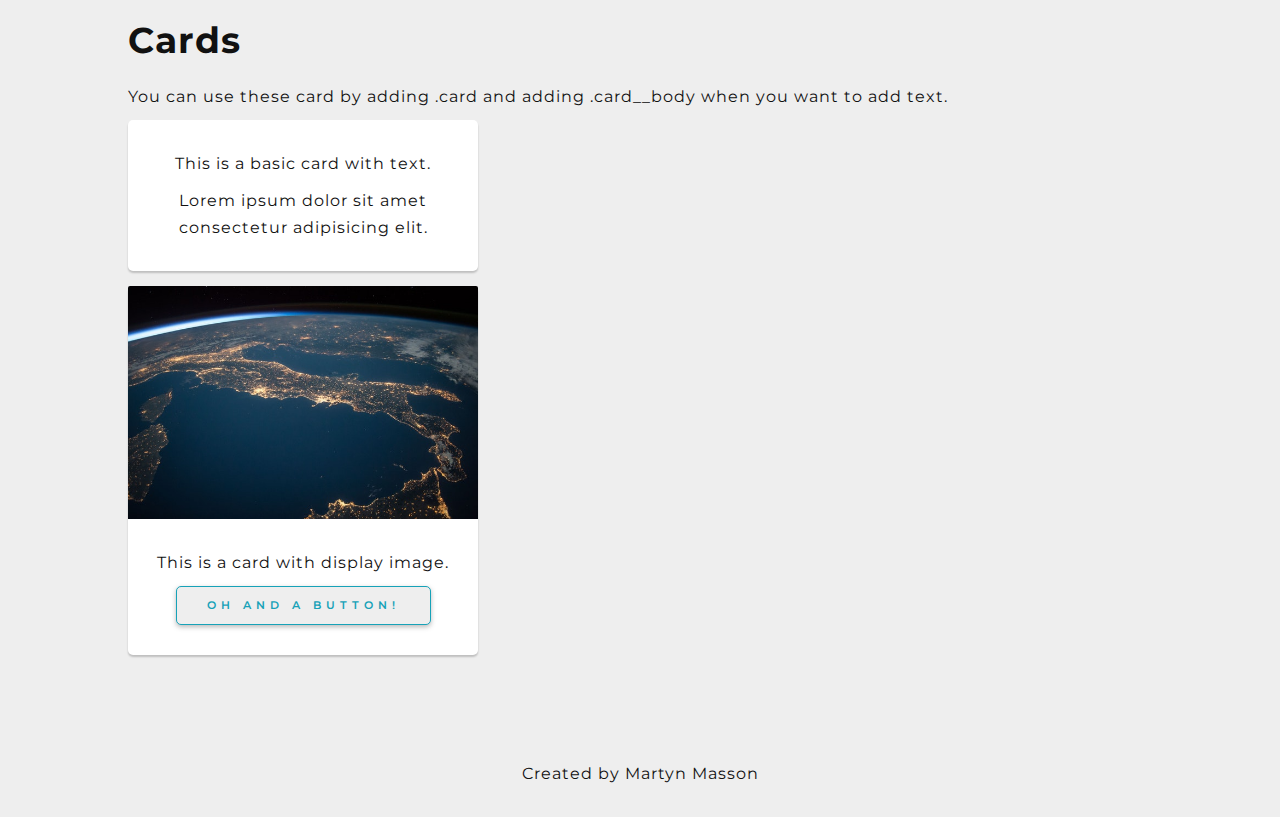
==== commit 9e9d5dc8: "Merge branch 'navbar'" ====
--- a/index.html
+++ b/index.html
@@ -14,14 +14,33 @@
 	<nav class="navbar navbar--fixed">
 		<a href="index.html" class="logo">Defiant CSS</a>
 		<a href="index.html" class="navbar__link">Home</a>
-		<a href="index.html" class="navbar__link">Documentation</a>
-		<a href="index.html" class="navbar__link">Examples</a>
+		<div class="dropdown">
+			<button class="navbar__link dropdown-toggle">Documentation</button>
+			<div class="dropdown-menu">
+				<a href="#grid" class="dropdown-menu__link">Grid System</a>
+				<a href="#typography" class="dropdown-menu__link">Typography</a>
+				<a href="#lists" class="dropdown-menu__link">Lists</a>
+				<a href="#images" class="dropdown-menu__link">Images</a>
+				<a href="#tables" class="dropdown-menu__link">Tables</a>
+				<a href="#buttons" class="dropdown-menu__link">Buttons</a>
+				<a href="#forms" class="dropdown-menu__link">Forms</a>
+				<a href="#modals" class="dropdown-menu__link">Modals</a>
+				<a href="#panels" class="dropdown-menu__link">Panels</a>
+				<a href="#cards" class="dropdown-menu__link">Cards</a>
+			</div>
+		</div>
+		<div class="dropdown">
+			<button class="navbar__link dropdown-toggle">Examples</button>
+			<div class="dropdown-menu">
+				<a href="#" class="dropdown-menu__link">Starter Template</a>
+			</div>
+		</div>
 		<i class="material-icons nav-toggle">menu</i>
 	</nav>
-	<nav class="mobile-nav">
+	<nav class="side-nav">
 		<a href="index.html" class="logo">Defiant CSS</a>
-		<a href="index.html" class="mobile-nav__link">Home</a>
-		<button class="mobile-nav__link submenu-toggle">Components<i class="material-icons">chevron_right</i></button>
+		<a href="index.html" class="side-nav__link">Home</a>
+		<button class="side-nav__link submenu-toggle">Components<i class="material-icons">chevron_right</i></button>
 		<div class="submenu">
 			<a href="#grid" class="submenu__link">Grid System</a>
 			<a href="#typography" class="submenu__link">Typography</a>
@@ -34,7 +53,7 @@
 			<a href="#panels" class="submenu__link">Panels</a>
 			<a href="#cards" class="submenu__link">Cards</a>
 		</div>
-		<a href="#" class="mobile-nav__link">Examples</a>
+		<a href="#" class="side-nav__link">Examples</a>
 	</nav>
 	<header class="header">
 		<h1 class="heading-primary">Defiant CSS</h1>
@@ -225,7 +244,7 @@
 			<div>
 				<p>Boring Default Buttons</p>
 				<a href="#" class="btn">Anchor Button</a>
-				<button>Button Element</button>
+				<button class="btn">Button Element</button>
 				<input type="submit" class="btn" value="Submit Input">
 			</div>
 			<div>
@@ -268,13 +287,13 @@
 			</div>
 			<div>
 				<p>Pulsing Button</p>
-				<button class="btn--pulse">btn--pulse</button>
-				<button class="btn--primary btn--pulse">btn--primary btn--pulse</button>
-				<button class="btn--secondary btn--pulse">btn--secondary btn--pulse</button>
-				<button class="btn--success btn--pulse">btn--success btn--pulse</button>
-				<button class="btn--danger btn--pulse">btn--danger btn--pulse</button>
-				<button class="btn--warning btn--pulse">btn--warning btn--pulse</button>
-				<button class="btn--info btn--pulse">btn--info btn--pulse</button>
+				<button class="btn btn--pulse">btn--pulse</button>
+				<button class="btn btn--primary btn--pulse">btn--primary btn--pulse</button>
+				<button class="btn btn--secondary btn--pulse">btn--secondary btn--pulse</button>
+				<button class="btn btn--success btn--pulse">btn--success btn--pulse</button>
+				<button class="btn btn--danger btn--pulse">btn--danger btn--pulse</button>
+				<button class="btn btn--warning btn--pulse">btn--warning btn--pulse</button>
+				<button class="btn btn--info btn--pulse">btn--info btn--pulse</button>
 			</div>
 		</section>
 		<hr>
@@ -412,6 +431,7 @@
 		<p>Created by Martyn Masson</p>
 	</footer>
 	<script src="/js/modal.js"></script>
-	<script src="/js/mobile-nav.js"></script>
+	<script src="/js/side-nav.js"></script>
+	<script src="/js/dropdown.js"></script>
 </body>
 </html>--- a/css/defiant.css
+++ b/css/defiant.css
@@ -130,6 +130,17 @@
     letter-spacing: 1rem;
     font-size: 5rem;
   }
+}
+
+.overlay {
+  background-color: rgba(0, 0, 0, 0.7);
+  cursor: pointer;
+  height: 100%;
+  left: 0;
+  position: fixed;
+  top: 0;
+  width: 100%;
+  z-index: 2;
 }
 
 .btn {
@@ -534,7 +545,7 @@
   list-style: decimal inside;
 }
 
-.mobile-nav {
+.side-nav {
   background: #111;
   display: flex;
   flex-direction: column;
@@ -545,16 +556,16 @@
   position: fixed;
   top: 0;
   transform: translateX(-40rem);
-  transition: all 0.5s;
+  transition: transform 0.5s ease-out;
   -webkit-overflow-scrolling: touch;
   /* enables momentum scrolling in iOS overflow elements */
   z-index: 9999;
 }
-.mobile-nav .logo {
+.side-nav .logo {
   font-size: 2.5rem;
   padding: 0 1rem 1rem;
 }
-.mobile-nav__link {
+.side-nav__link {
   align-items: center;
   background: transparent;
   border: none;
@@ -567,45 +578,42 @@
   letter-spacing: inherit;
   text-align: left;
 }
-.mobile-nav__link:hover {
+.side-nav__link:hover {
   background: #007bff;
   color: #eee;
 }
-.mobile-nav__link:last-child {
+.side-nav__link:last-child {
   border-bottom: 0.2rem solid #eee;
 }
-.mobile-nav .submenu-toggle .material-icons {
+.side-nav .submenu-toggle .material-icons {
   margin-left: auto;
   transition: transform 0.5s;
   vertical-align: middle;
 }
-.mobile-nav .submenu {
+.side-nav .submenu {
   display: none;
 }
-.mobile-nav .submenu__link {
+.side-nav .submenu__link {
   background: #eee;
   border-top: 0.2rem solid #111;
   display: block;
   padding: 1rem 3.2rem;
   transition: all 0.3s ease-in-out;
 }
-.mobile-nav .submenu__link:nth-child(odd):hover {
+.side-nav .submenu__link:nth-child(odd):hover {
   background: #dc3545;
   color: #eee;
 }
-.mobile-nav .submenu__link:nth-child(even):hover {
+.side-nav .submenu__link:nth-child(even):hover {
   background: #28a745;
   color: #eee;
 }
-.mobile-nav .logo, .mobile-nav__link {
+.side-nav .logo, .side-nav__link {
   color: #eee;
   padding: 1rem 2.5rem;
 }
-.mobile-nav--open {
+.side-nav--open {
   transform: translateX(0);
-}
-.mobile-nav--close {
-  transform: translateX(-40rem);
 }
 
 .modal {
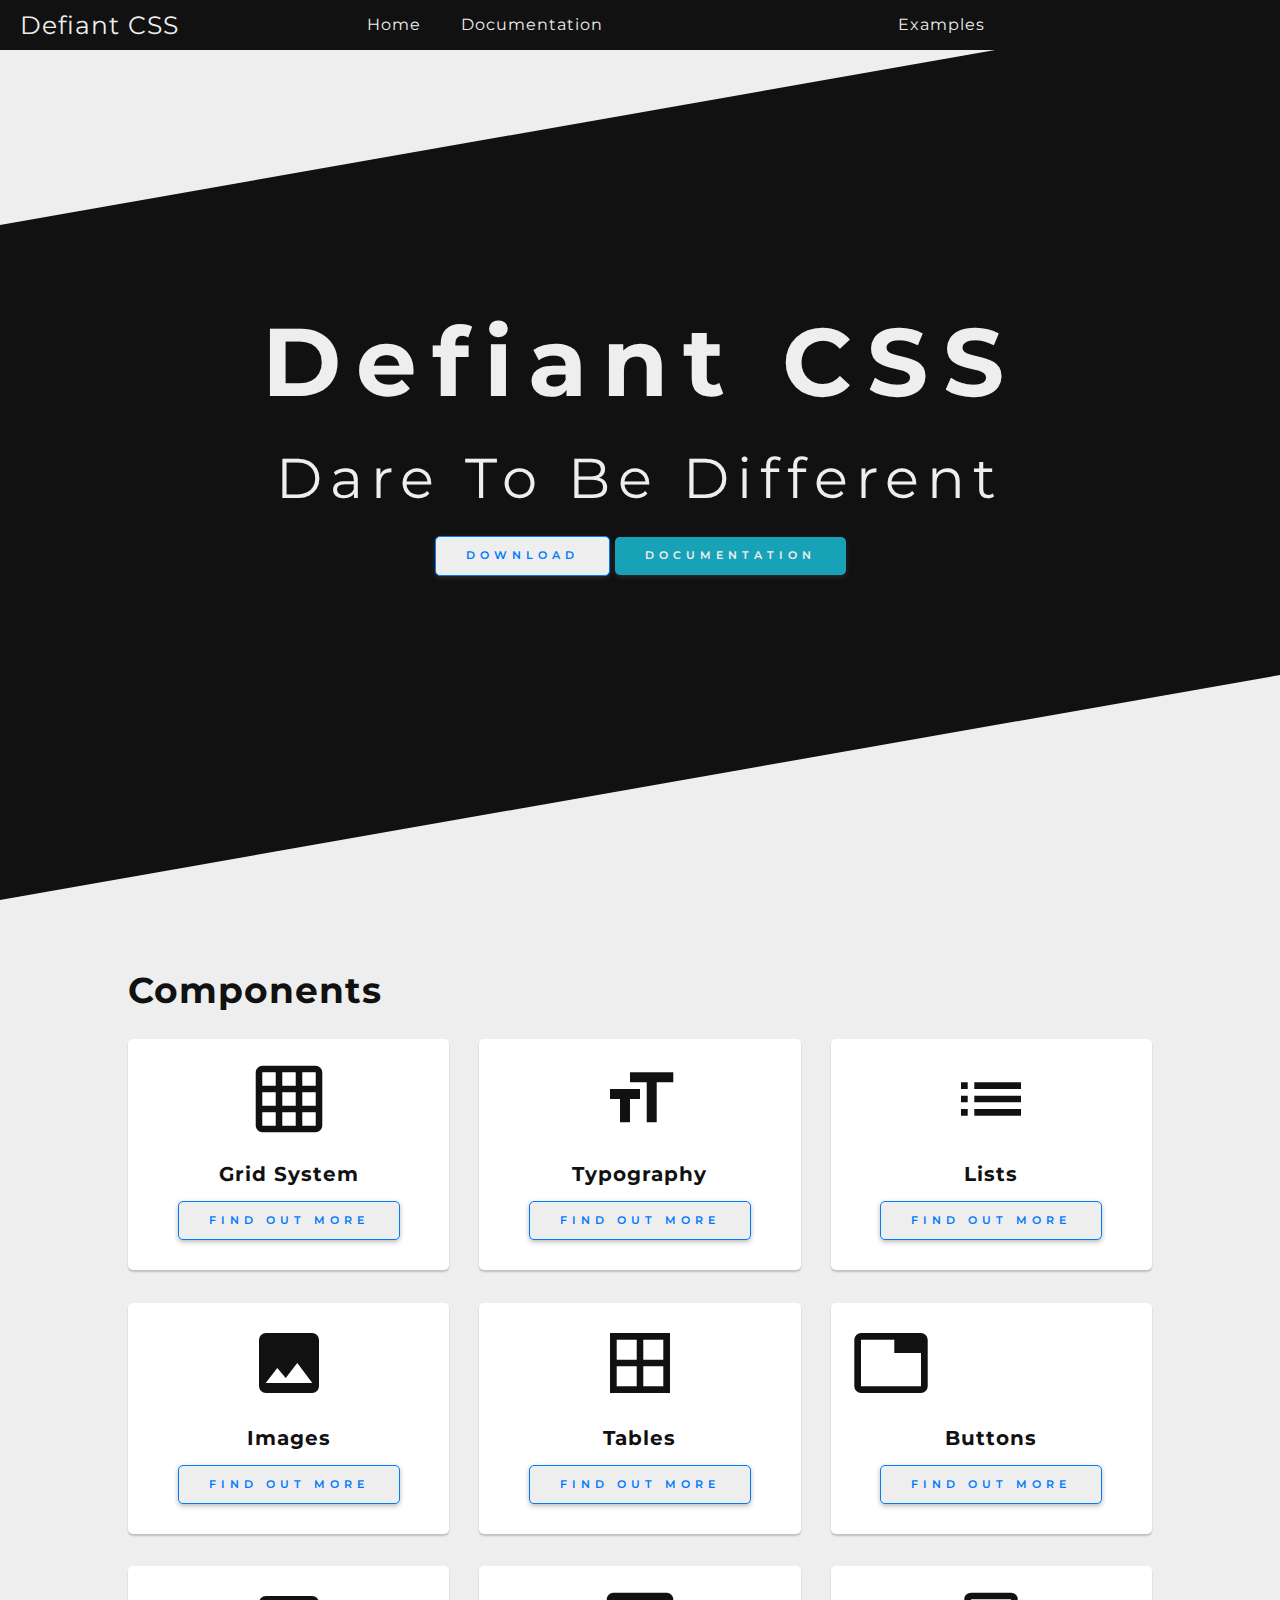
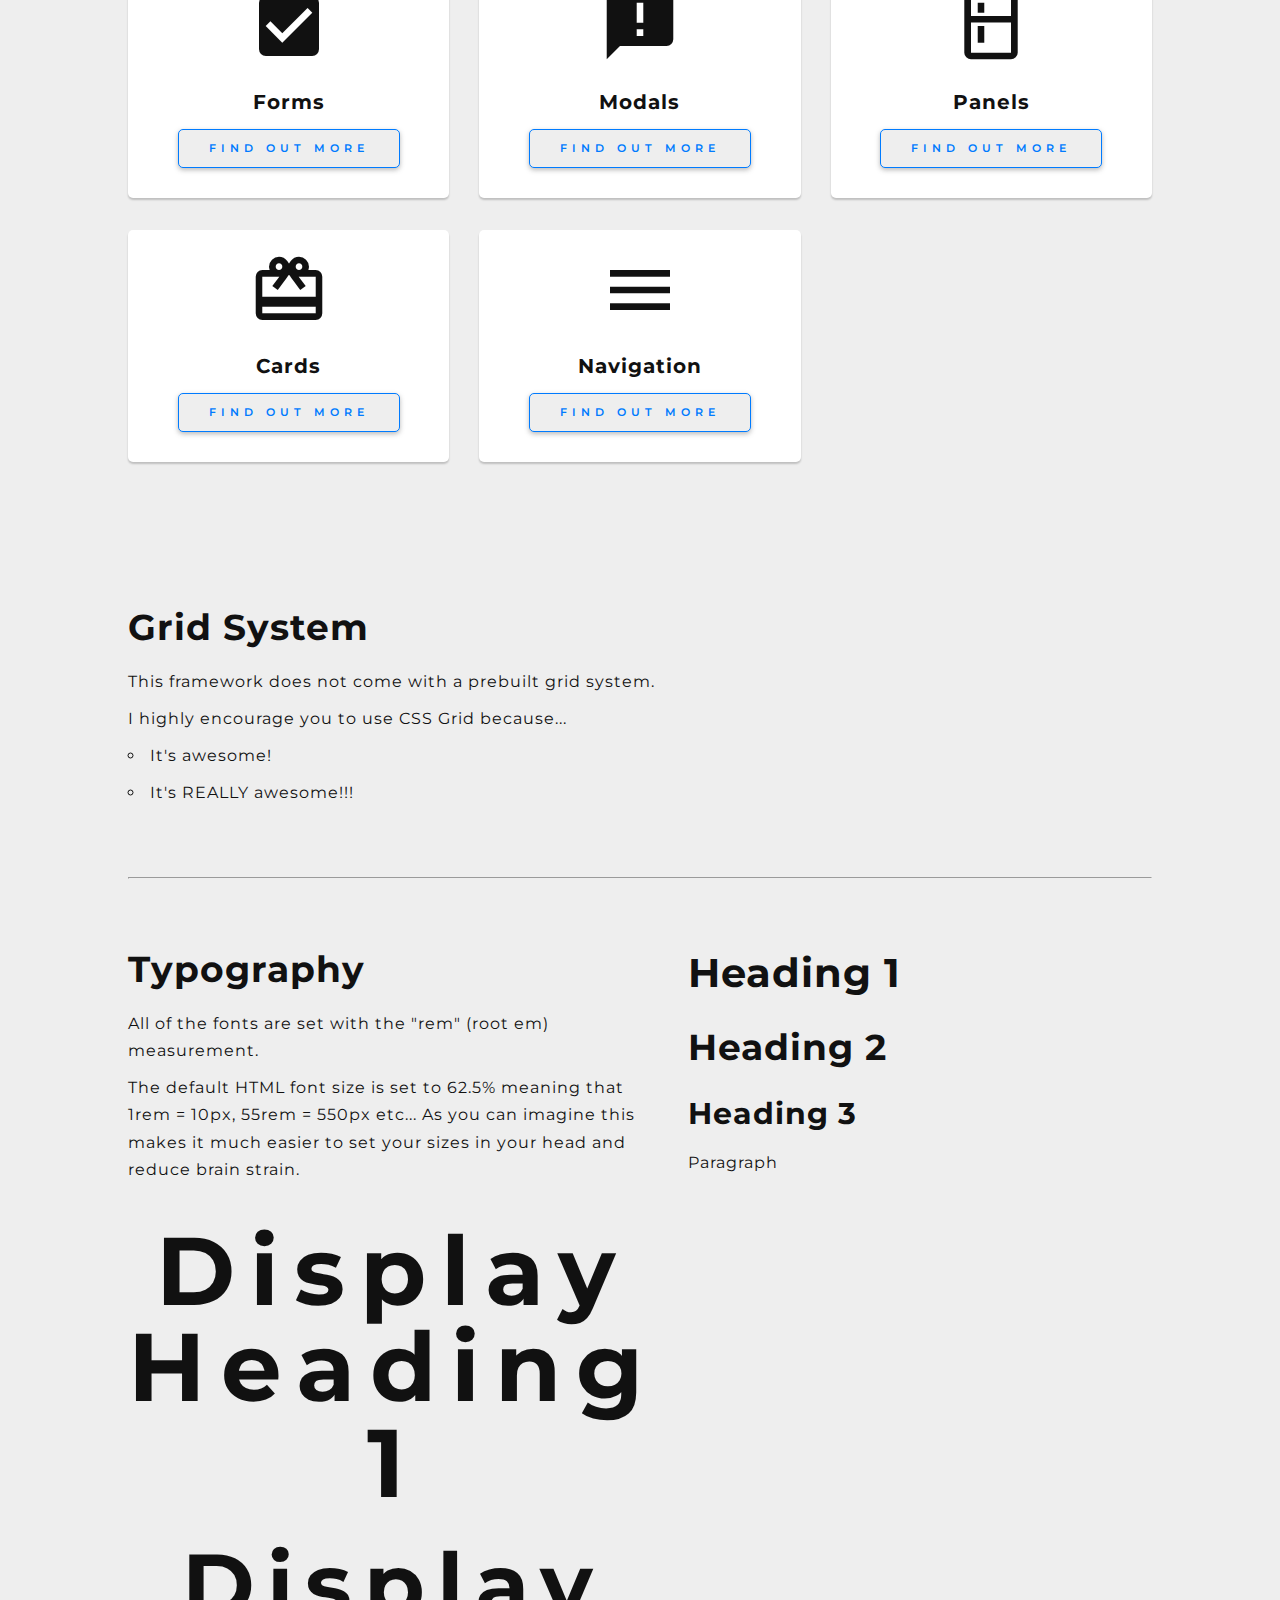
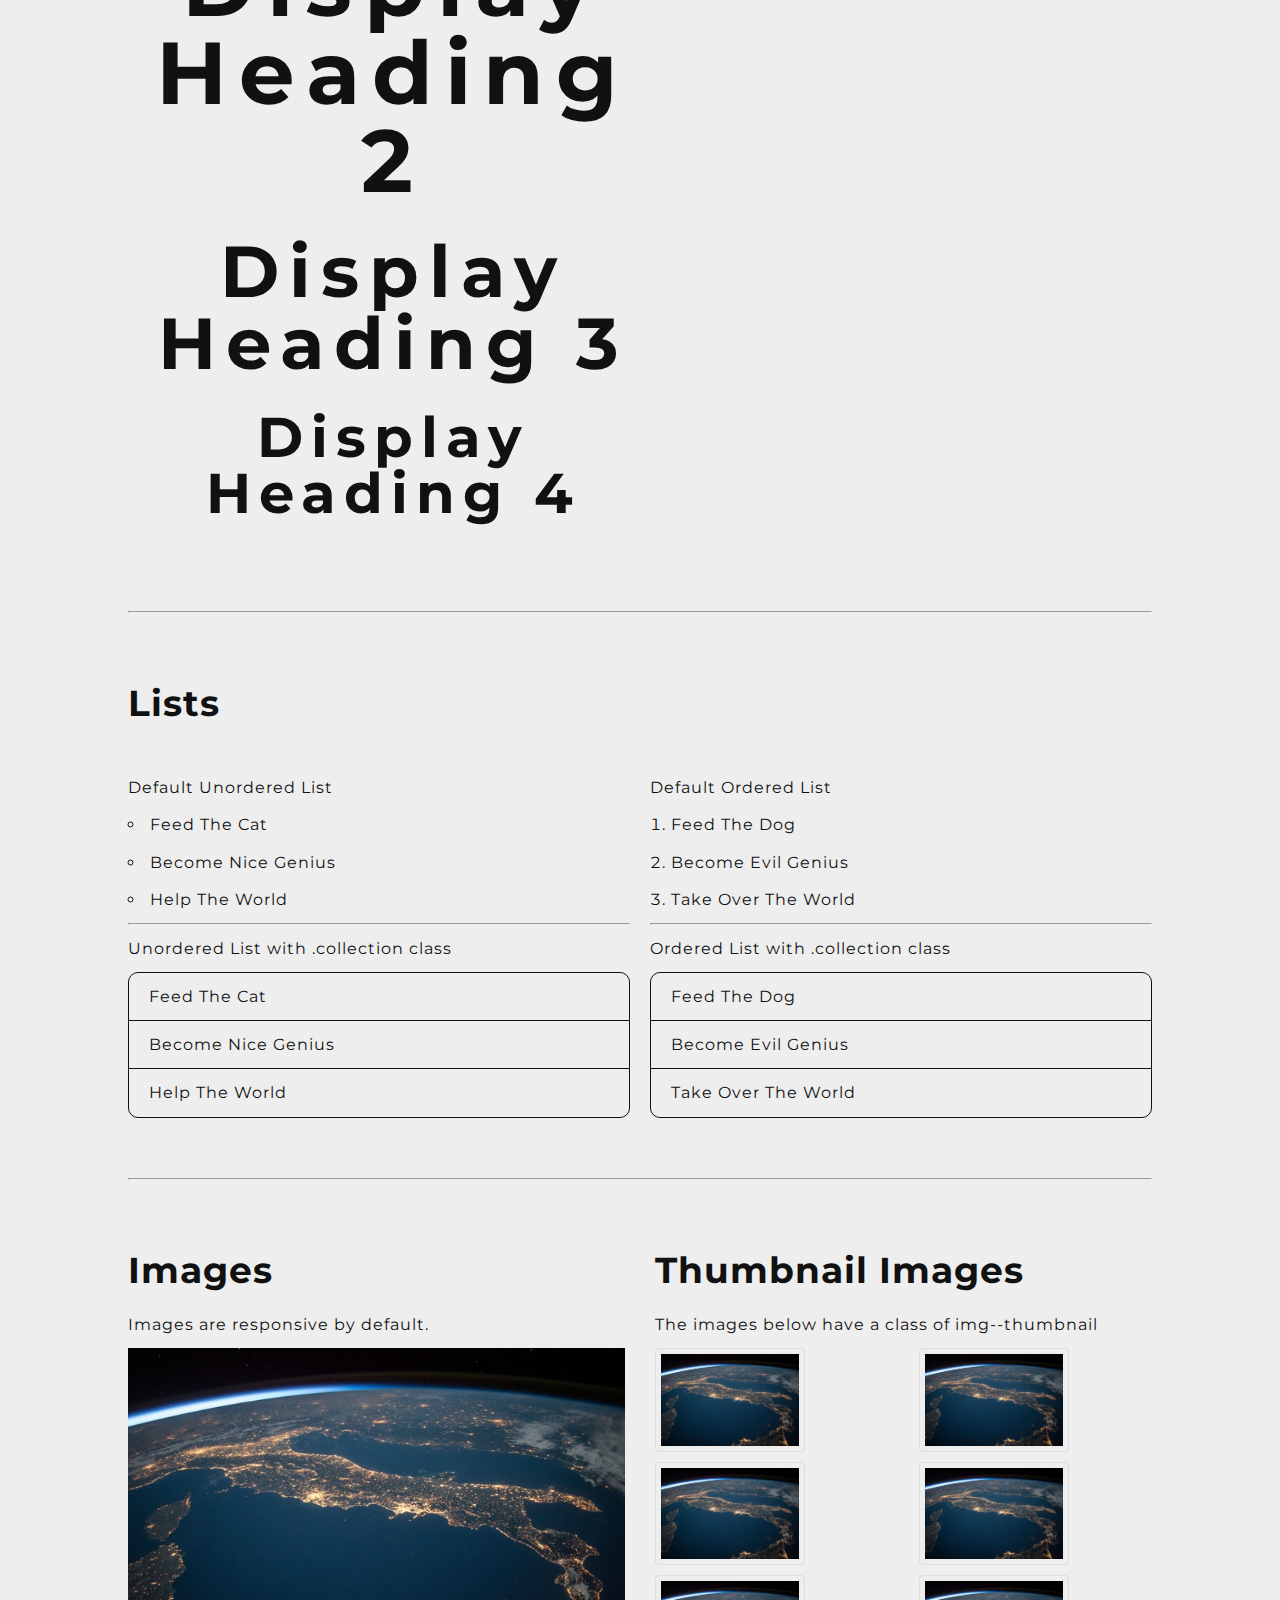
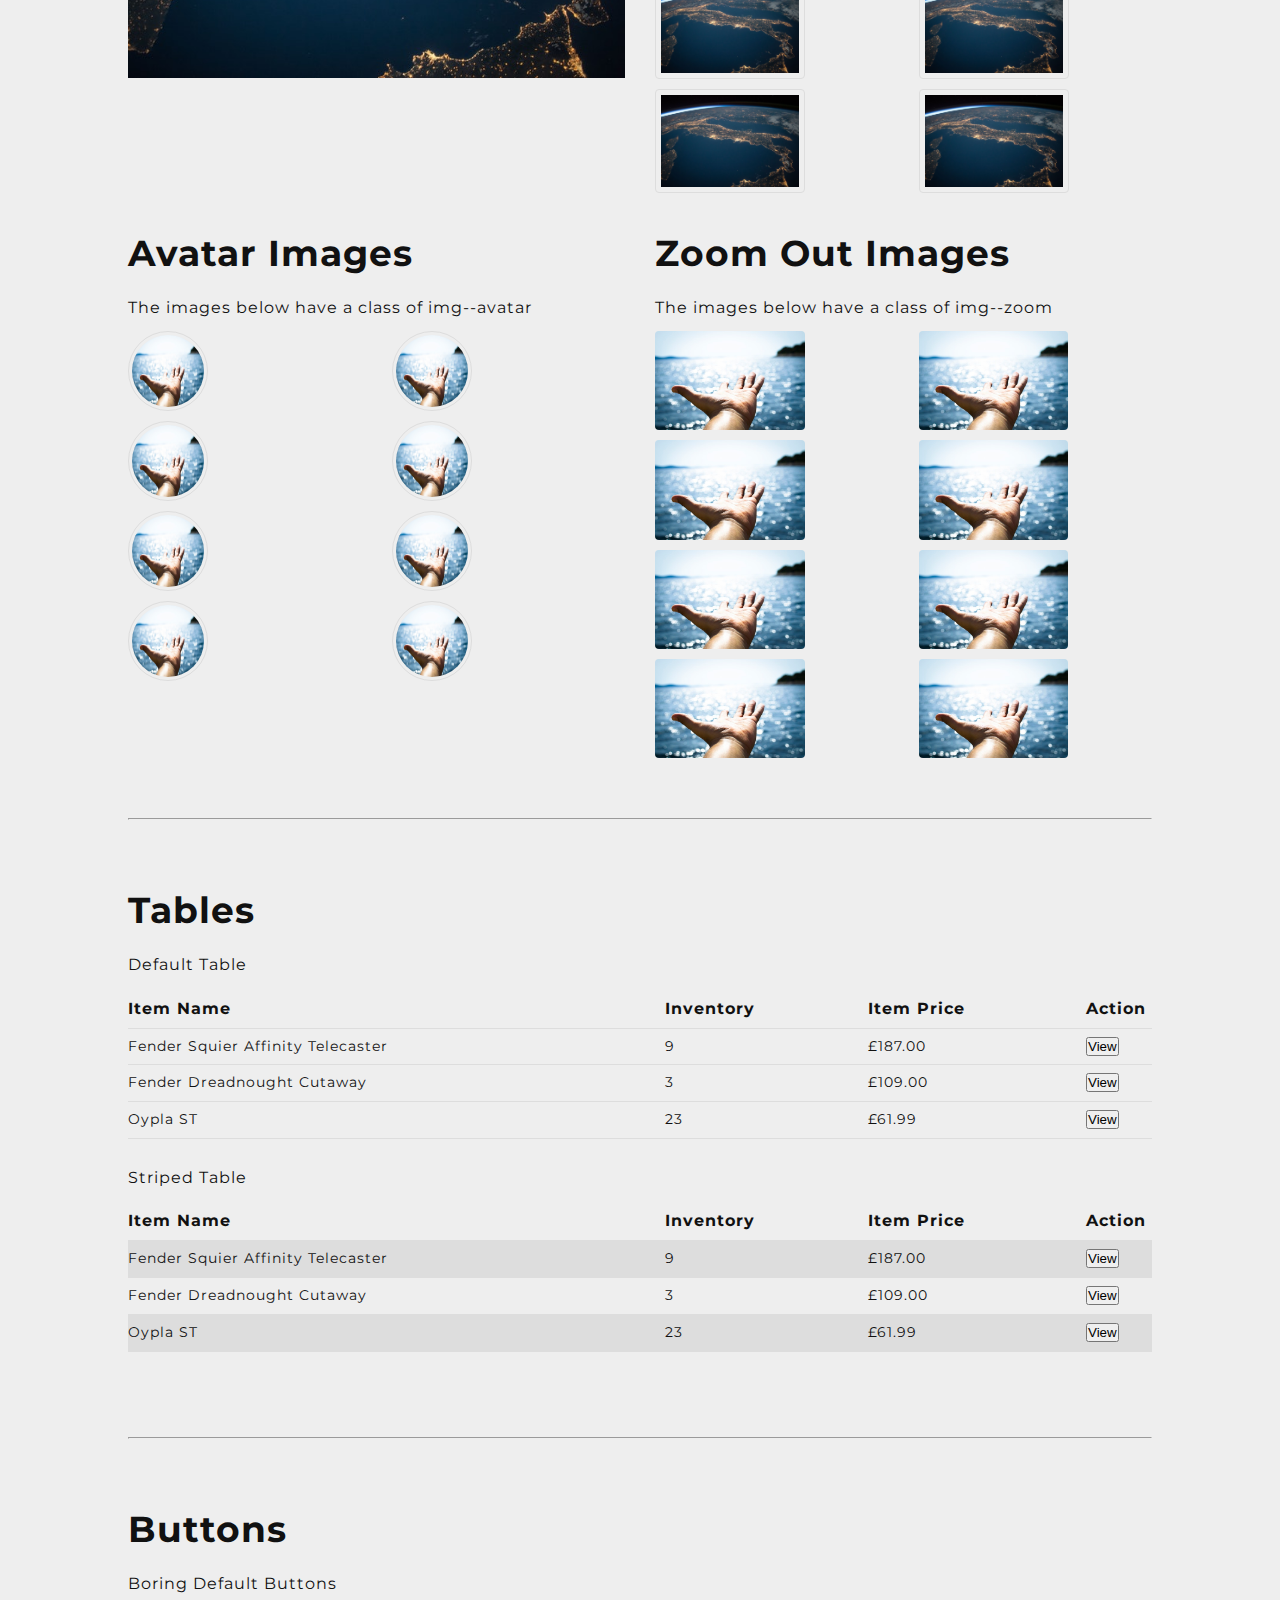
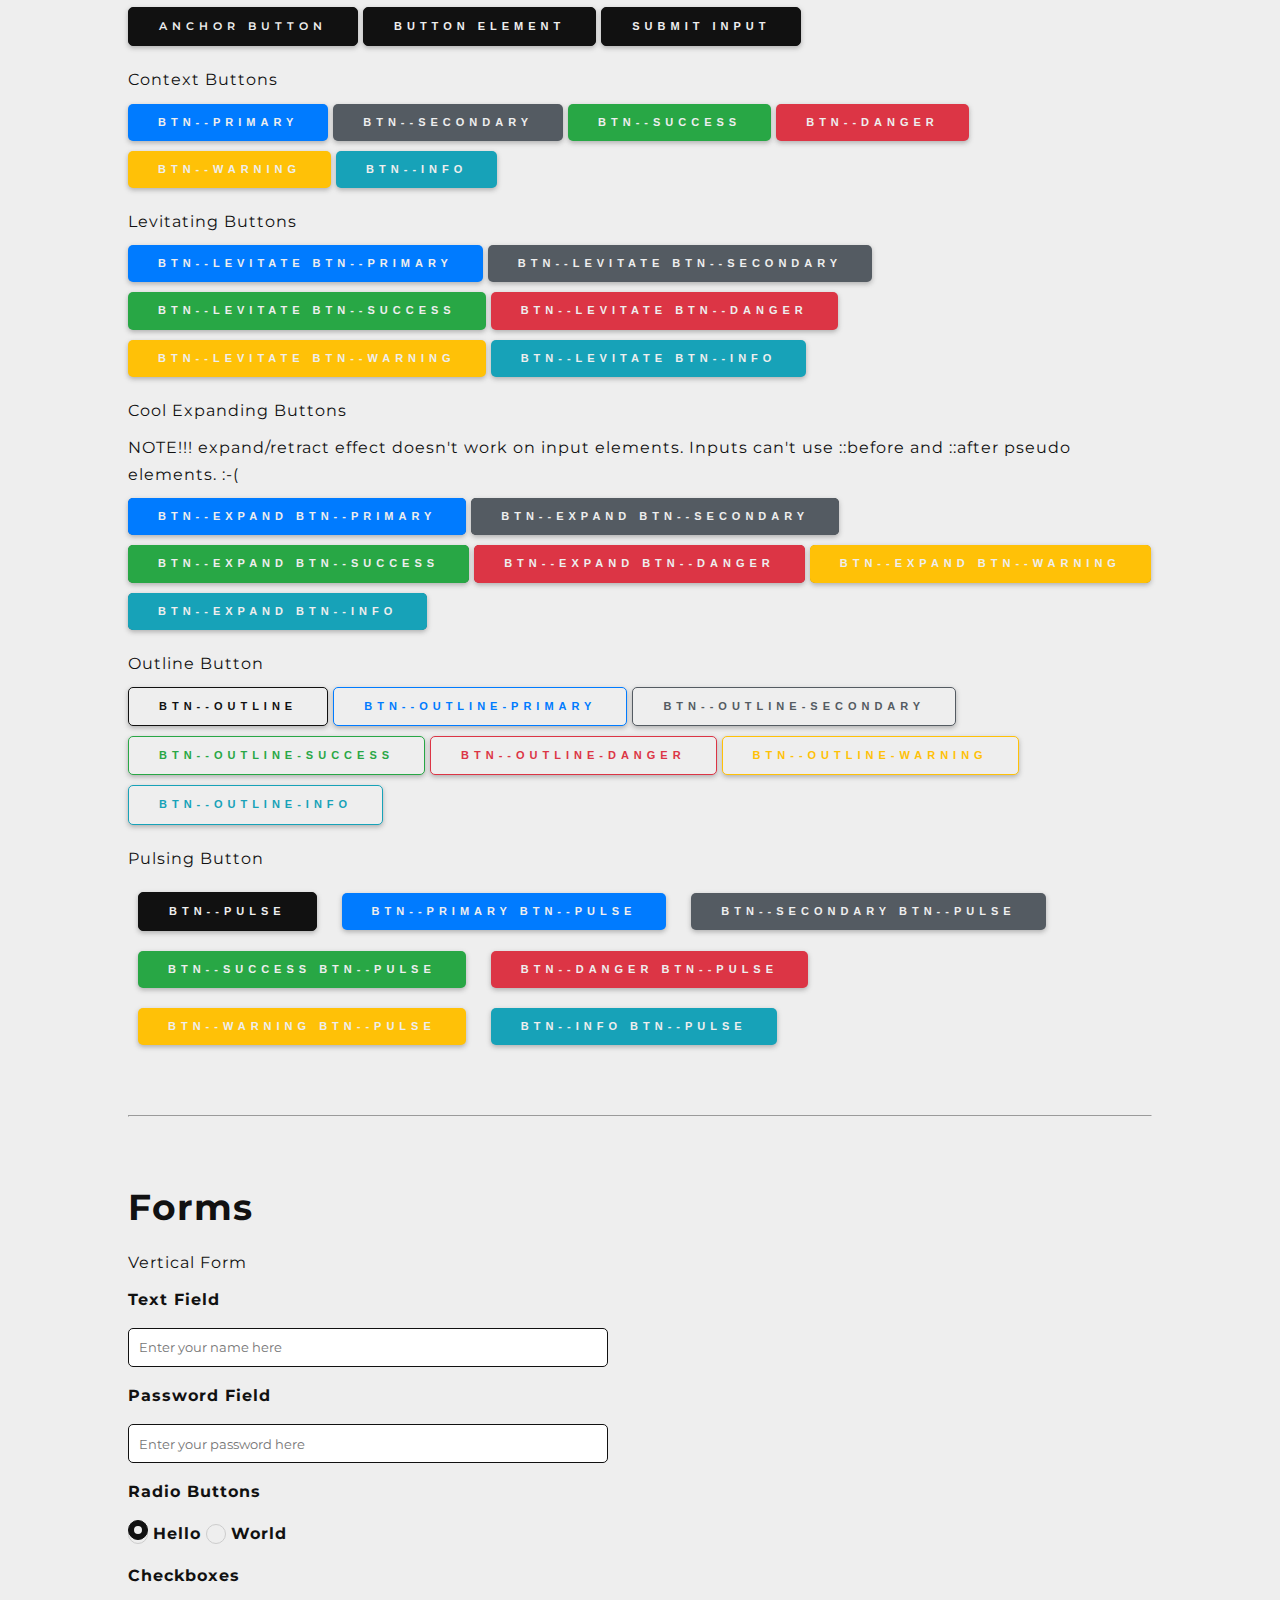
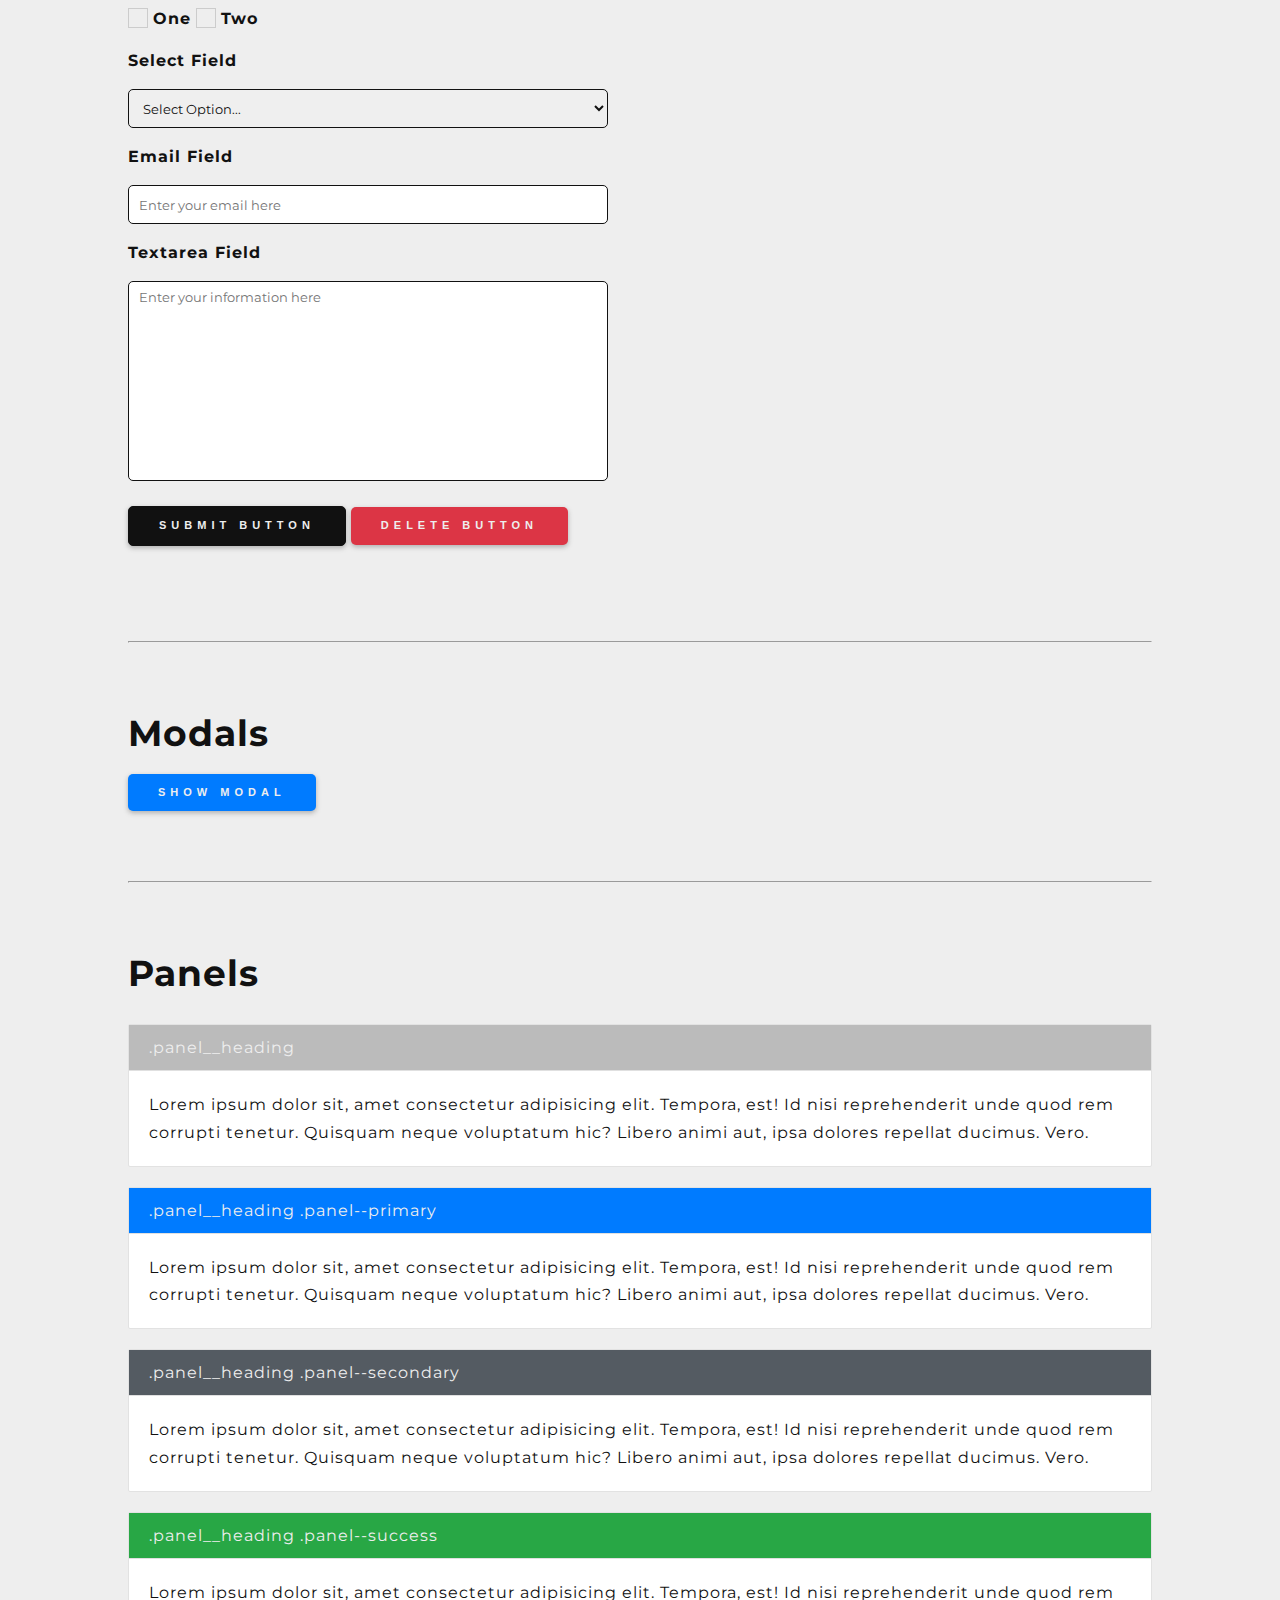
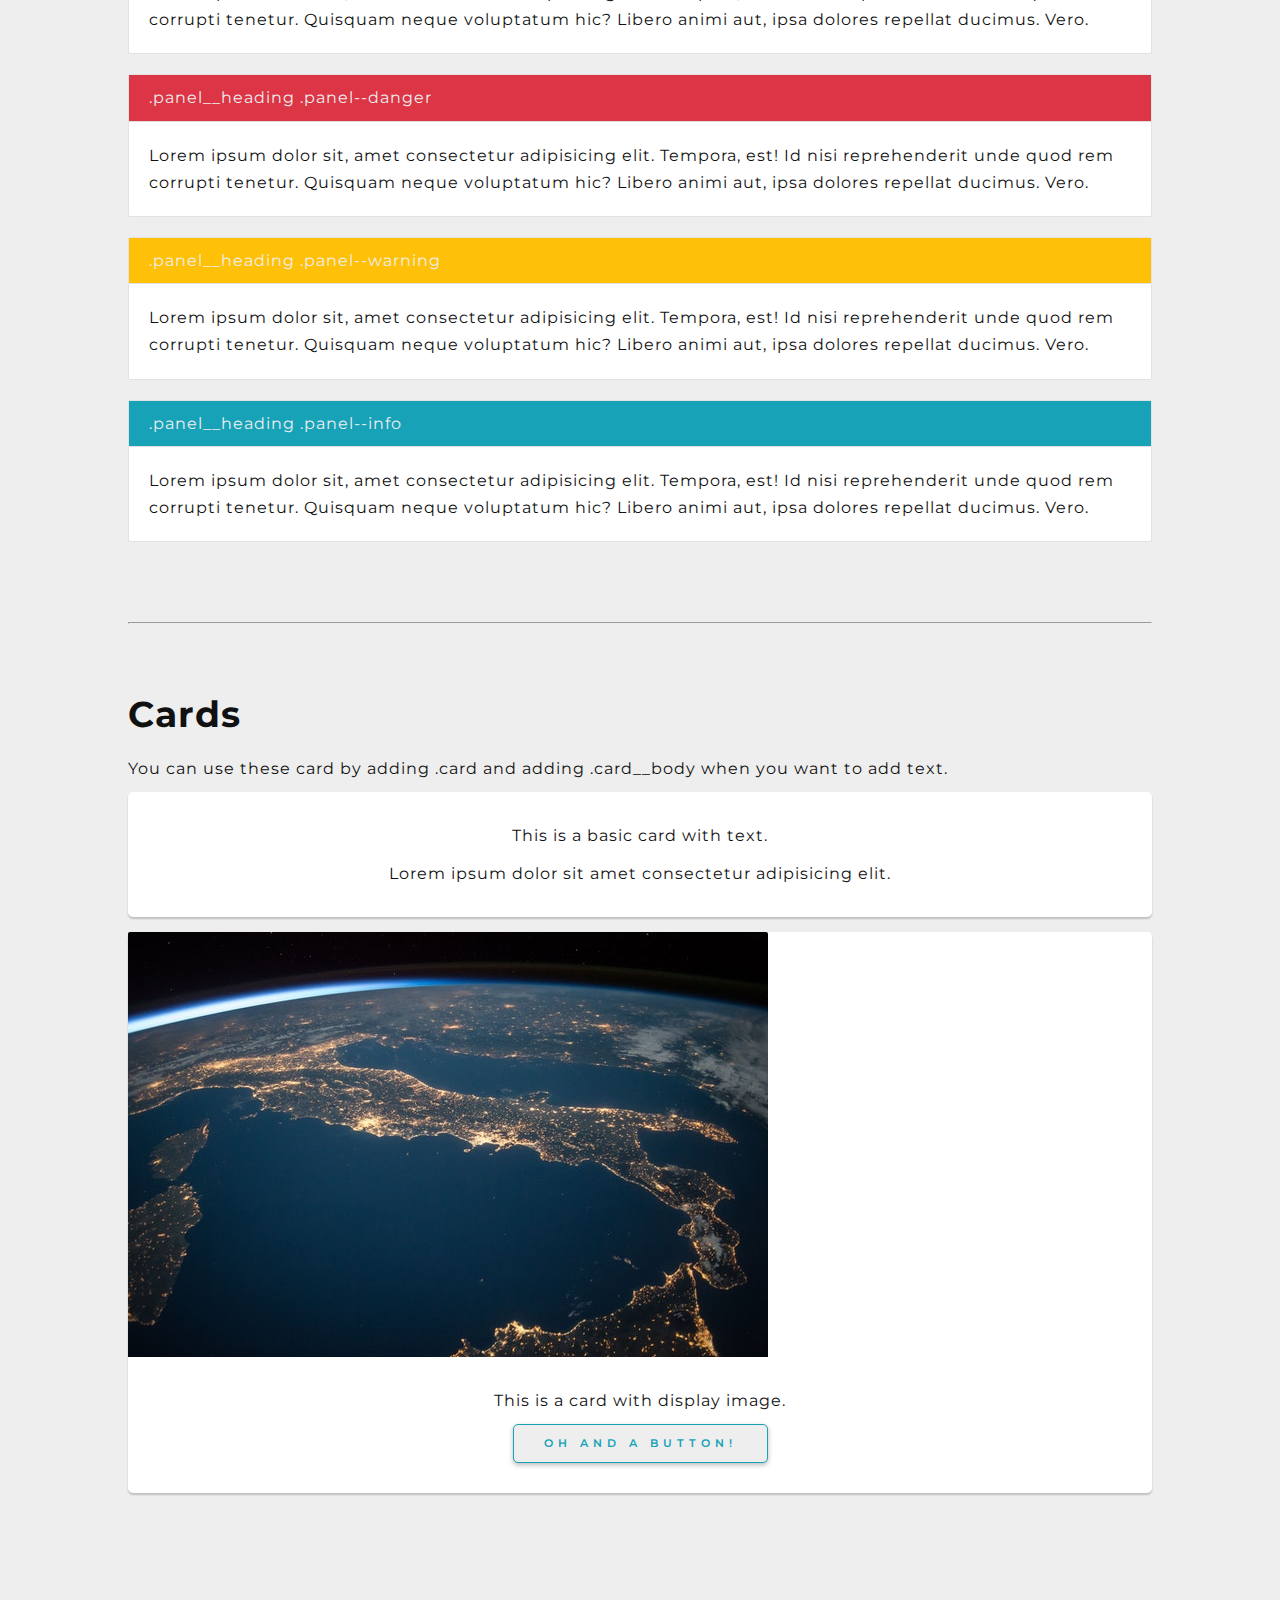
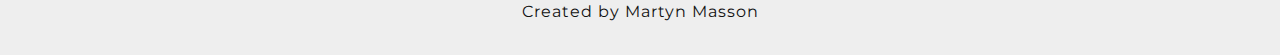
==== commit 080d37d5: "Added components section to the home page" ====
--- a/index.html
+++ b/index.html
@@ -55,15 +55,101 @@
 		</div>
 		<a href="#" class="side-nav__link">Examples</a>
 	</nav>
-	<header class="header">
-		<h1 class="heading-primary">Defiant CSS</h1>
-		<p class="heading-primary">Dare To Be Different</p>
+	<header class="header hero">
+		<h1 class="display-1">Defiant CSS</h1>
+		<p class="display-4">Dare To Be Different</p>
 		<div>
 			<a href="download/defiant.zip" class="btn btn--outline-primary">Download</a>
 			<a href="#grid" class="btn btn--info">Documentation</a>
 		</div>
 	</header>
 	<main class="main">
+		<section>
+			<h2>Components</h2>
+			<div class="components">
+				<div class="card">
+					<div class="card__body">
+						<i class="material-icons">grid_on</i>
+						<p class="card__heading">Grid System</p>
+						<a href="#" class="btn btn--outline-primary">Find out more</a>
+					</div>
+				</div>
+				<div class="card">
+					<div class="card__body">
+						<i class="material-icons">format_size</i>
+						<p class="card__heading">Typography</p>
+						<a href="#" class="btn btn--outline-primary">Find out more</a>
+					</div>
+				</div>
+				<div class="card">
+					<div class="card__body">
+						<i class="material-icons">list</i>
+						<p class="card__heading">Lists</p>
+						<a href="#" class="btn btn--outline-primary">Find out more</a>
+					</div>
+				</div>
+				<div class="card">
+					<div class="card__body">
+						<i class="material-icons">image</i>
+						<p class="card__heading">Images</p>
+						<a href="#" class="btn btn--outline-primary">Find out more</a>
+					</div>
+				</div>
+				<div class="card">
+					<div class="card__body">
+						<i class="material-icons">border_all</i>
+						<p class="card__heading">Tables</p>
+						<a href="#" class="btn btn--outline-primary">Find out more</a>
+					</div>
+				</div>
+				<div class="card">
+					<div class="card__body">
+						<i class="material-icons">table_chart</i>
+						<p class="card__heading">Buttons</p>
+						<a href="#" class="btn btn--outline-primary">Find out more</a>
+					</div>
+				</div>
+				<div class="card">
+					<div class="card__body">
+						<i class="material-icons">check_box</i>
+						<p class="card__heading">Forms</p>
+						<a href="#" class="btn btn--outline-primary">Find out more</a>
+					</div>
+				</div>
+				<div class="card">
+					<div class="card__body">
+						<i class="material-icons">announcement</i>
+						<p class="card__heading">Modals</p>
+						<a href="#" class="btn btn--outline-primary">Find out more</a>
+					</div>
+				</div>
+				<div class="card">
+					<div class="card__body">
+						<i class="material-icons">kitchen</i>
+						<p class="card__heading">Panels</p>
+						<a href="#" class="btn btn--outline-primary">Find out more</a>
+					</div>
+				</div>
+				<div class="card">
+					<div class="card__body">
+						<i class="material-icons">card_giftcard</i>
+						<p class="card__heading">Cards</p>
+						<a href="#" class="btn btn--outline-primary">Find out more</a>
+					</div>
+				</div>
+				<div class="card">
+					<div class="card__body">
+						<i class="material-icons">menu</i>
+						<p class="card__heading">Navigation</p>
+						<a href="#" class="btn btn--outline-primary">Find out more</a>
+					</div>
+				</div>
+			</div>
+		</section>
+
+
+
+
 		<section class="grid" id="grid">
 			<h2>Grid System</h2>
 			<p>This framework does not come with a prebuilt grid system.</p>
@@ -85,6 +171,12 @@
 				<h2>Heading 2</h2>
 				<h3>Heading 3</h3>
 				<p>Paragraph</p>
+			</div>
+			<div>
+				<h2 class="display-1">Display Heading 1</h2>
+				<h2 class="display-2">Display Heading 2</h2>
+				<h2 class="display-3">Display Heading 3</h2>
+				<h2 class="display-4">Display Heading 4</h2>
 			</div>
 		</section>
 		<hr>
--- a/css/defiant.css
+++ b/css/defiant.css
@@ -103,32 +103,63 @@
 h1,
 h2,
 h3 {
-  margin-bottom: 2rem;
+  margin-bottom: 1rem;
 }
 
 h1 {
   font-size: 4rem;
-  line-height: 1.2;
 }
 
 h2 {
   font-size: 3.6rem;
-  line-height: 1.25;
 }
 
 h3 {
   font-size: 3rem;
-  line-height: 1.3;
-}
-
-.heading-primary {
-  font-size: 8rem;
+}
+
+.display-1 {
+  font-size: 9.6rem;
   letter-spacing: 1.5rem;
+  line-height: 1;
+  margin-bottom: 3rem;
 }
 @media (max-width: 37.5em) {
-  .heading-primary {
-    letter-spacing: 1rem;
-    font-size: 5rem;
+  .display-1 {
+    font-size: 4.8rem;
+  }
+}
+.display-2 {
+  font-size: 8.8rem;
+  letter-spacing: 1.2rem;
+  line-height: 1;
+  margin-bottom: 3rem;
+}
+@media (max-width: 37.5em) {
+  .display-2 {
+    font-size: 4.4rem;
+  }
+}
+.display-3 {
+  font-size: 7.2rem;
+  letter-spacing: 1rem;
+  line-height: 1;
+  margin-bottom: 3rem;
+}
+@media (max-width: 37.5em) {
+  .display-3 {
+    font-size: 3.6rem;
+  }
+}
+.display-4 {
+  font-size: 5.6rem;
+  letter-spacing: 0.8rem;
+  line-height: 1;
+  margin-bottom: 3rem;
+}
+@media (max-width: 37.5em) {
+  .display-4 {
+    font-size: 2.8rem;
   }
 }
 
@@ -345,9 +376,53 @@
   top: 0;
   bottom: 0;
 }
-.card .card__body {
+.card__body {
   padding: 2rem;
   text-align: center;
+}
+.card__heading {
+  font-size: 2rem;
+  font-weight: bold;
+}
+
+.dropdown {
+  position: relative;
+}
+.dropdown-menu {
+  background: #fff;
+  border-bottom-left-radius: 0.5rem;
+  border-bottom-right-radius: 0.5rem;
+  box-shadow: 0.2rem 0.2rem 0.5rem rgba(17, 17, 17, 0.7);
+  display: none;
+  left: 0;
+  position: absolute;
+  text-align: center;
+  top: 0;
+  transform: translate3d(0, 3.8rem, 0);
+  will-change: transform;
+}
+.dropdown-menu .dropdown-menu__link {
+  display: block;
+  padding: 1rem 3.2rem;
+}
+.dropdown-menu .dropdown-menu__link:not(:first-child) {
+  border-top: 0.2rem solid #ccc;
+}
+.dropdown-menu .dropdown-menu__link:nth-child(odd):hover {
+  background: #dc3545;
+  color: #eee;
+}
+.dropdown-menu .dropdown-menu__link:nth-child(even):hover {
+  background: #28a745;
+  color: #eee;
+}
+.dropdown-menu .dropdown-menu__link:last-child:hover {
+  border-bottom-left-radius: 0.5rem;
+  border-bottom-right-radius: 0.5rem;
+}
+
+.show {
+  display: block;
 }
 
 .form-vertical {
@@ -477,6 +552,15 @@
   display: inline-block;
   margin-top: 1rem;
   width: auto;
+}
+
+.hero {
+  align-items: center;
+  display: flex;
+  flex-direction: column;
+  height: 100vh;
+  justify-content: center;
+  text-align: center;
 }
 
 img {
@@ -674,13 +758,26 @@
   color: #eee;
 }
 .navbar__link {
+  background: transparent;
+  border: none;
+  cursor: pointer;
+  font-family: inherit;
+  font-size: 1.6rem;
+  font-weight: inherit;
+  letter-spacing: inherit;
   margin: 0 2rem;
+  outline: none;
+}
+.navbar .dropdown-toggle::after {
+  font-family: "Material Icons";
+  content: "arrow_drop_down";
+  vertical-align: middle;
 }
 .navbar--fixed {
   position: fixed;
 }
 @media (max-width: 37.5em) {
-  .navbar a:not(.logo) {
+  .navbar :not(.logo) {
     display: none;
   }
   .navbar .nav-toggle {
@@ -752,4 +849,38 @@
   background: #bbb;
 }
 
+header {
+  background: #111;
+  color: #eee;
+  transition: all 2s;
+  clip-path: polygon(0 25vh, 100% 0, 100% 75vh, 0 100%);
+}
+
+header h1 {
+  animation: moveInBottom 2s;
+}
+
+header p {
+  animation: moveInBottom 2s;
+}
+
+header a {
+  animation: fadeIn 3s;
+}
+
+.components {
+  display: grid;
+  grid-gap: 1rem 3rem;
+  grid-template-columns: repeat(auto-fit, minmax(25rem, 1fr));
+  justify-content: center;
+}
+
+.card {
+  max-width: initial;
+}
+
+.card__body i {
+  font-size: 8rem;
+}
+
 /*# sourceMappingURL=defiant.css.map */
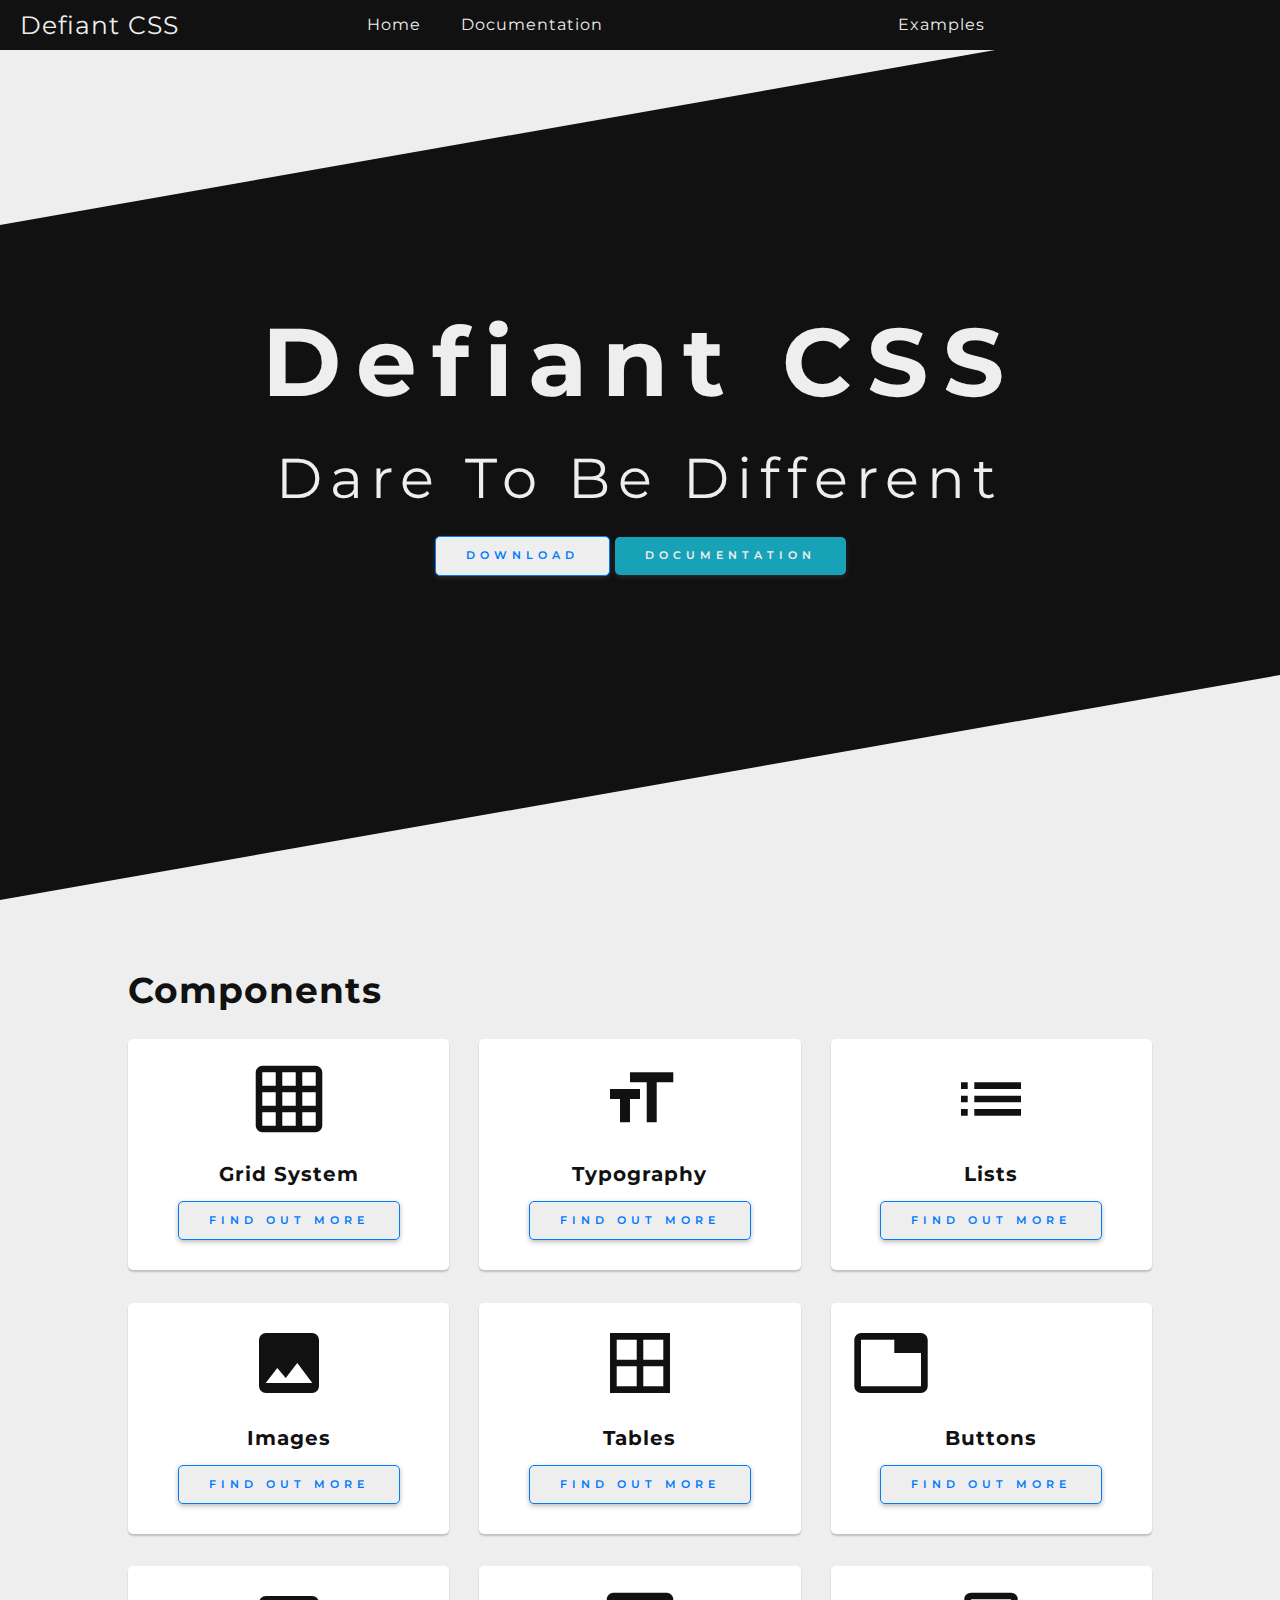
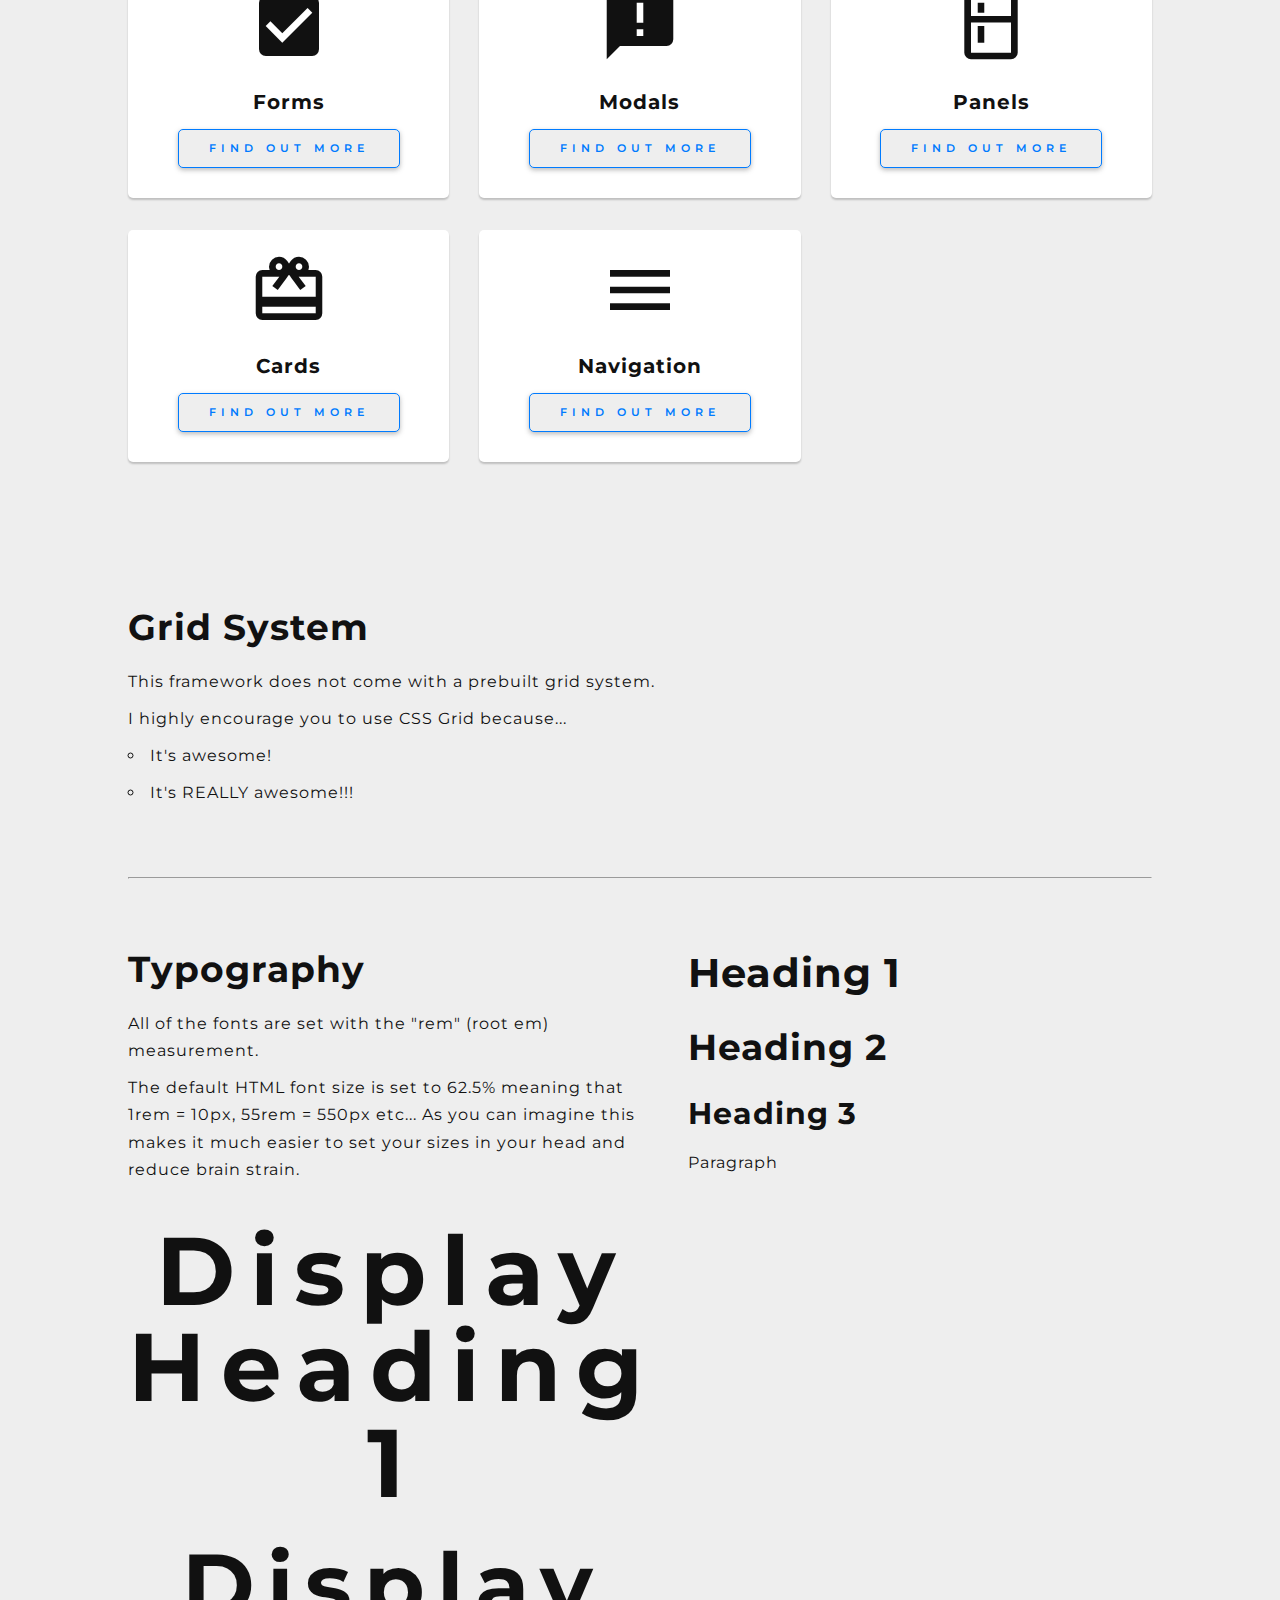
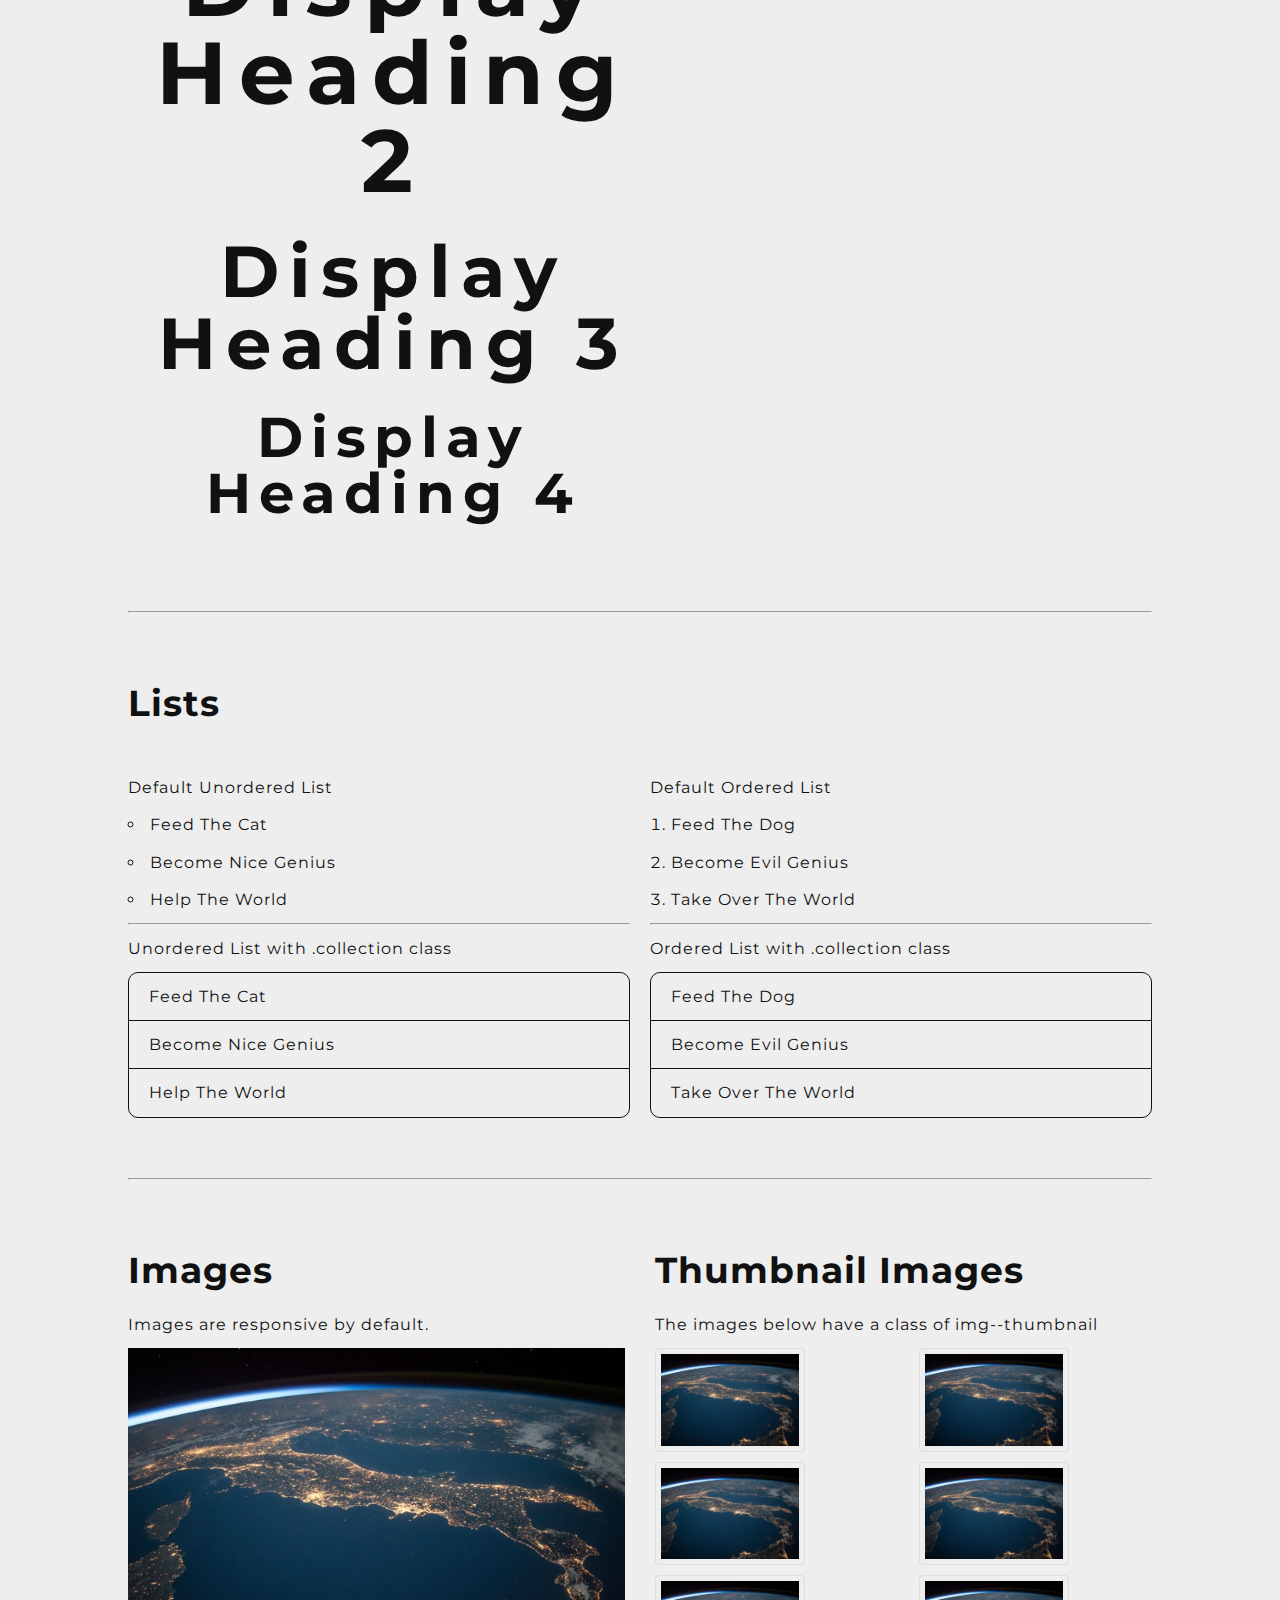
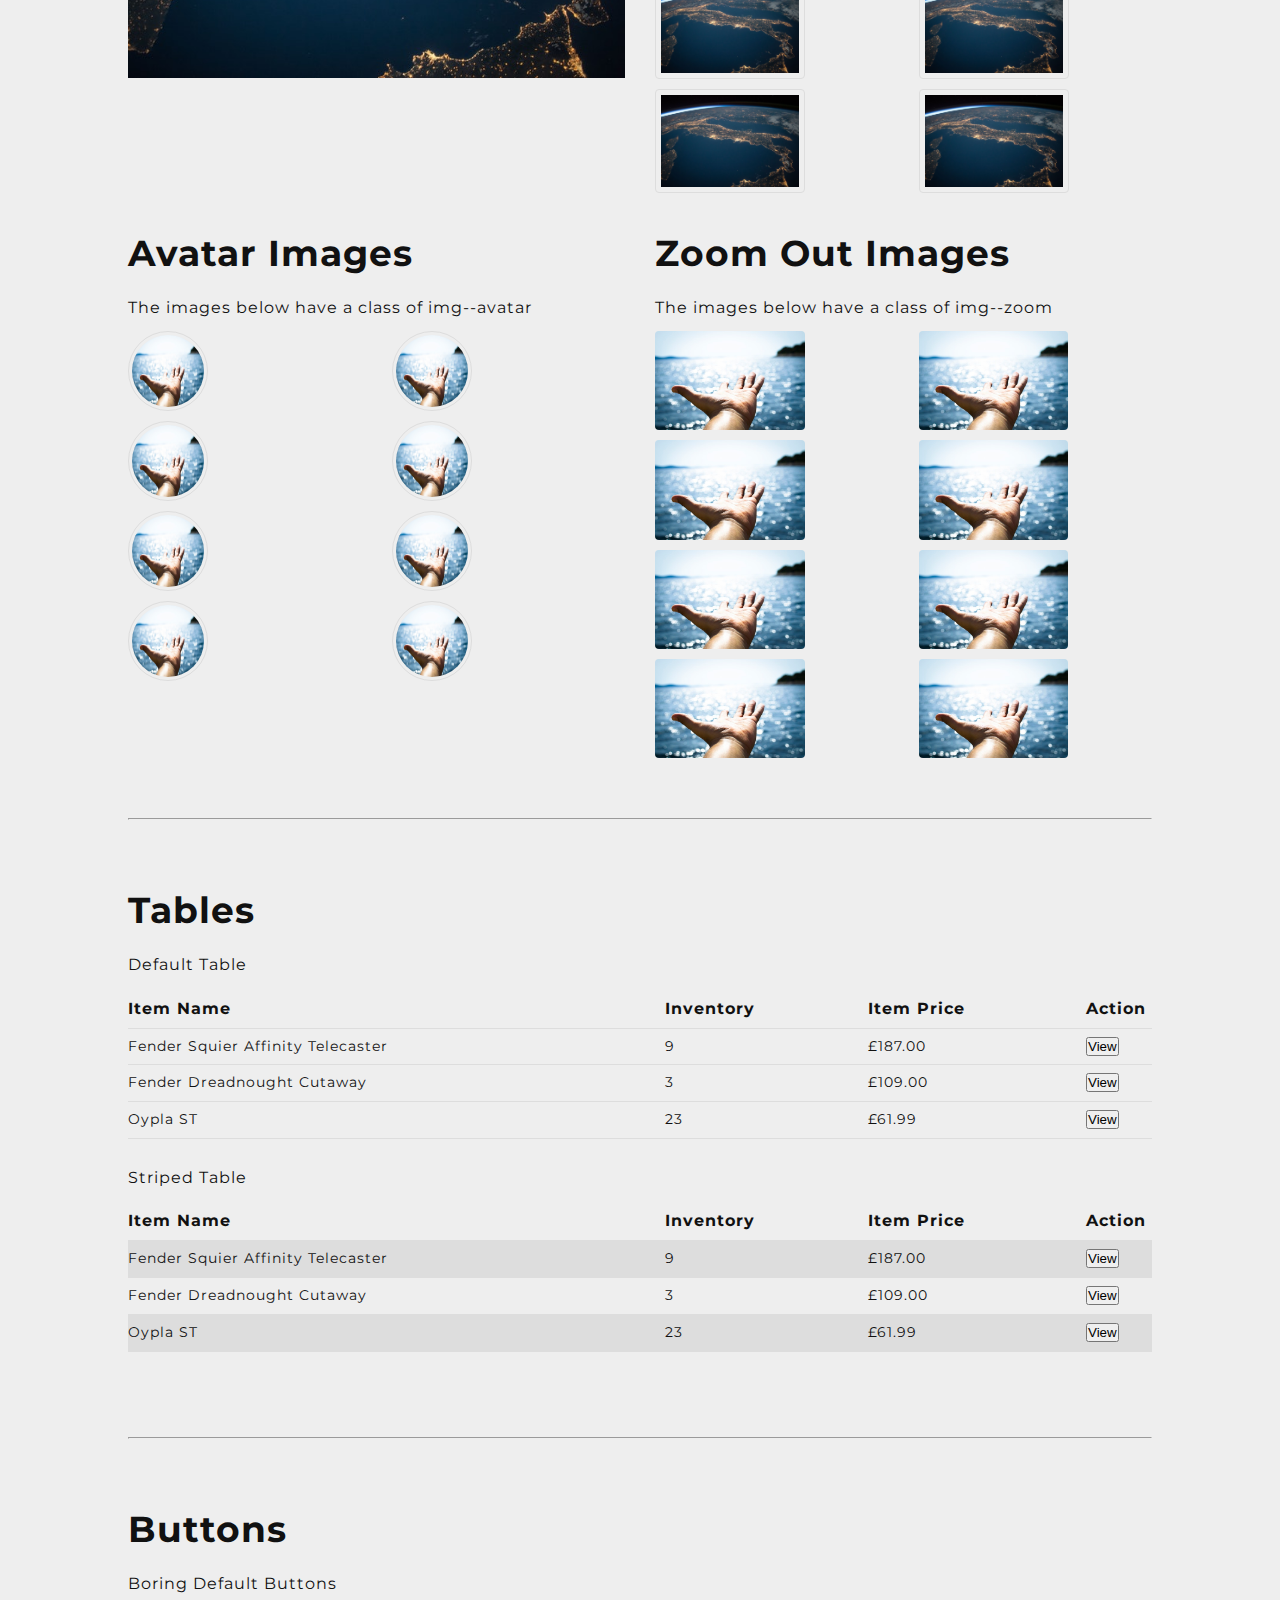
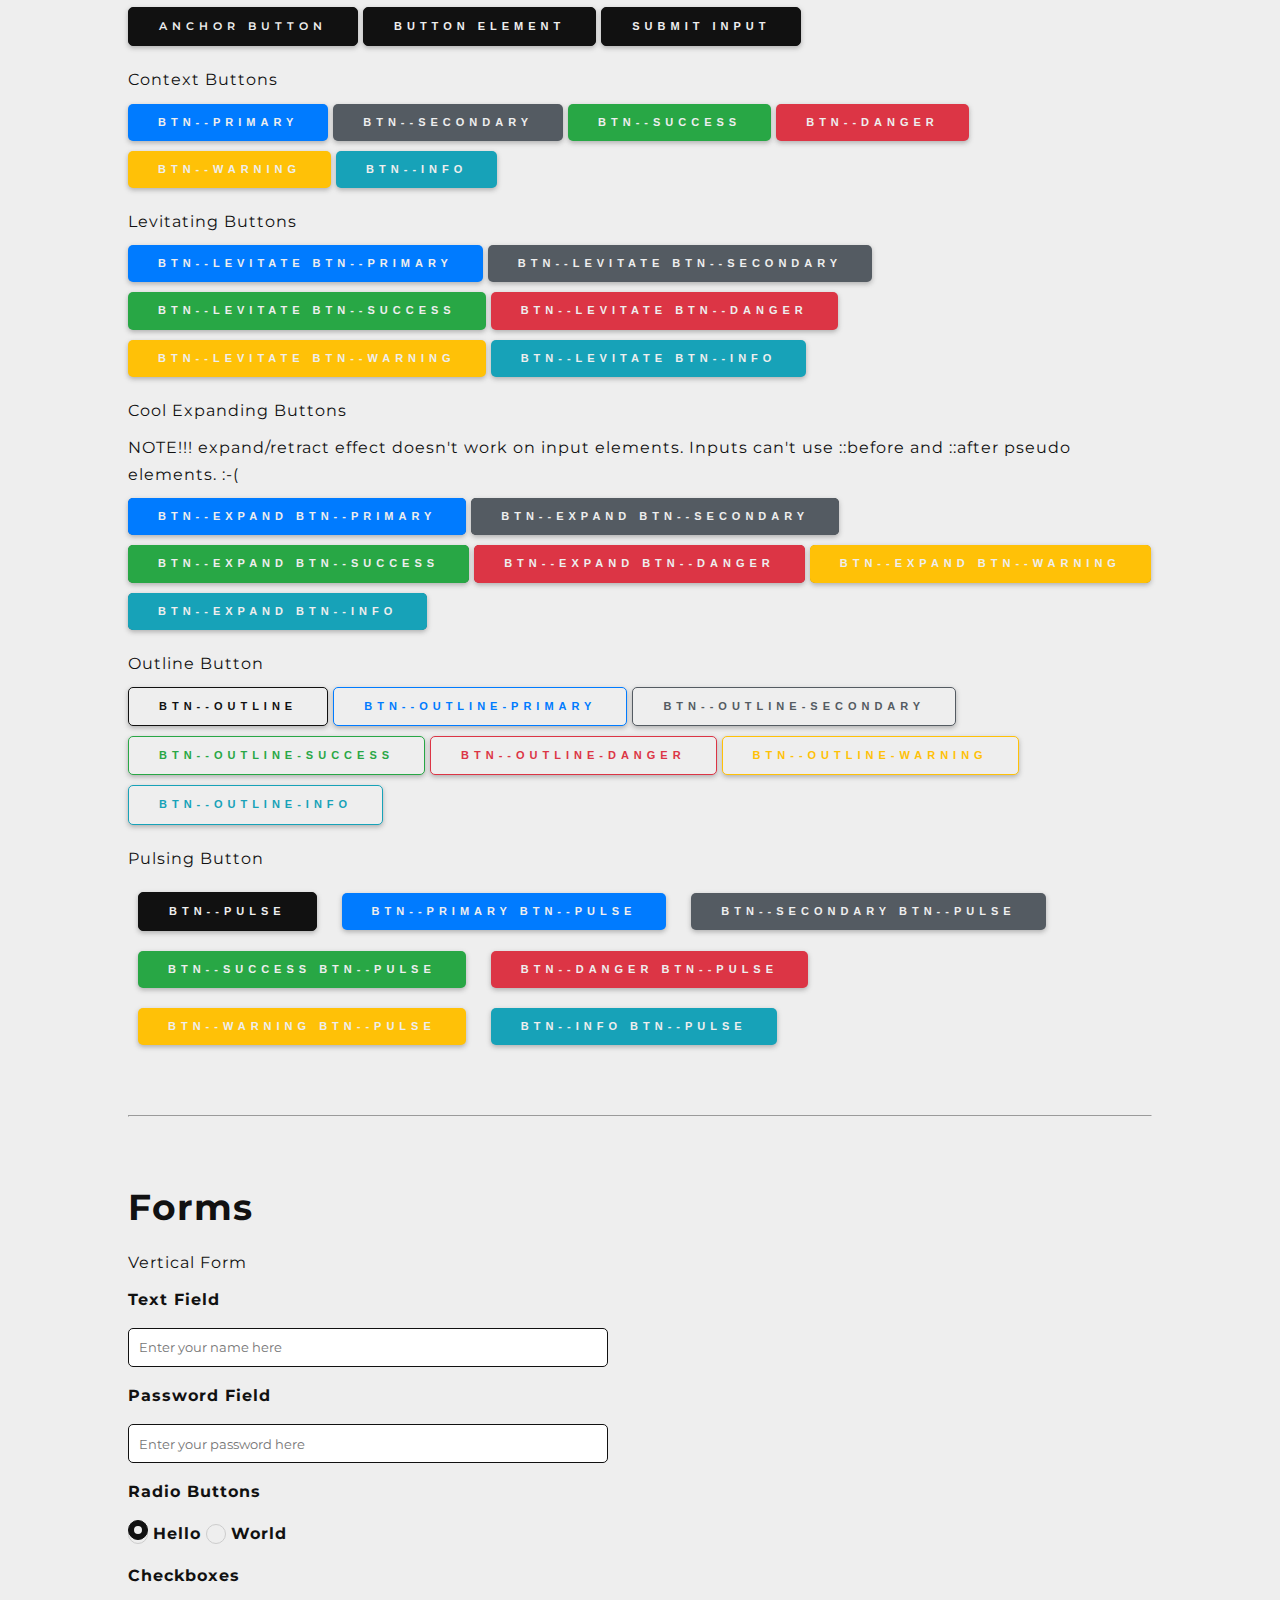
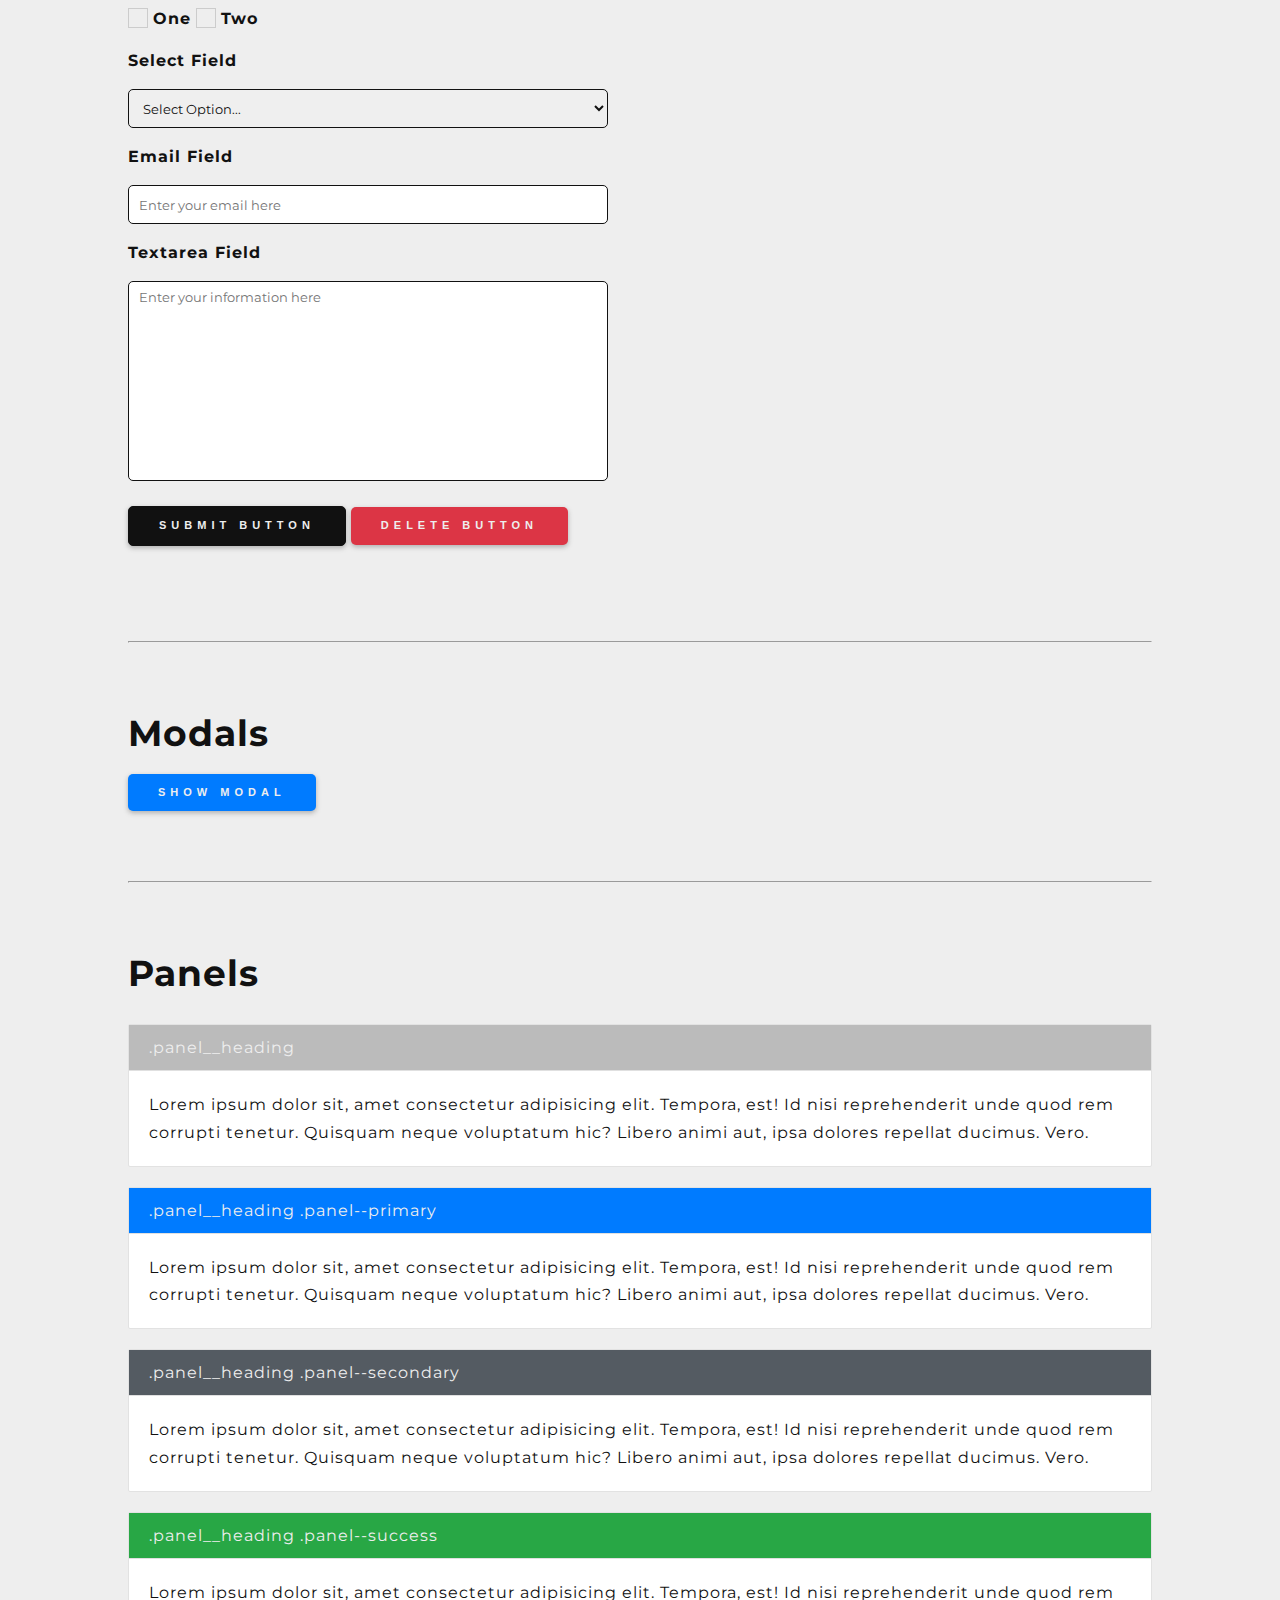
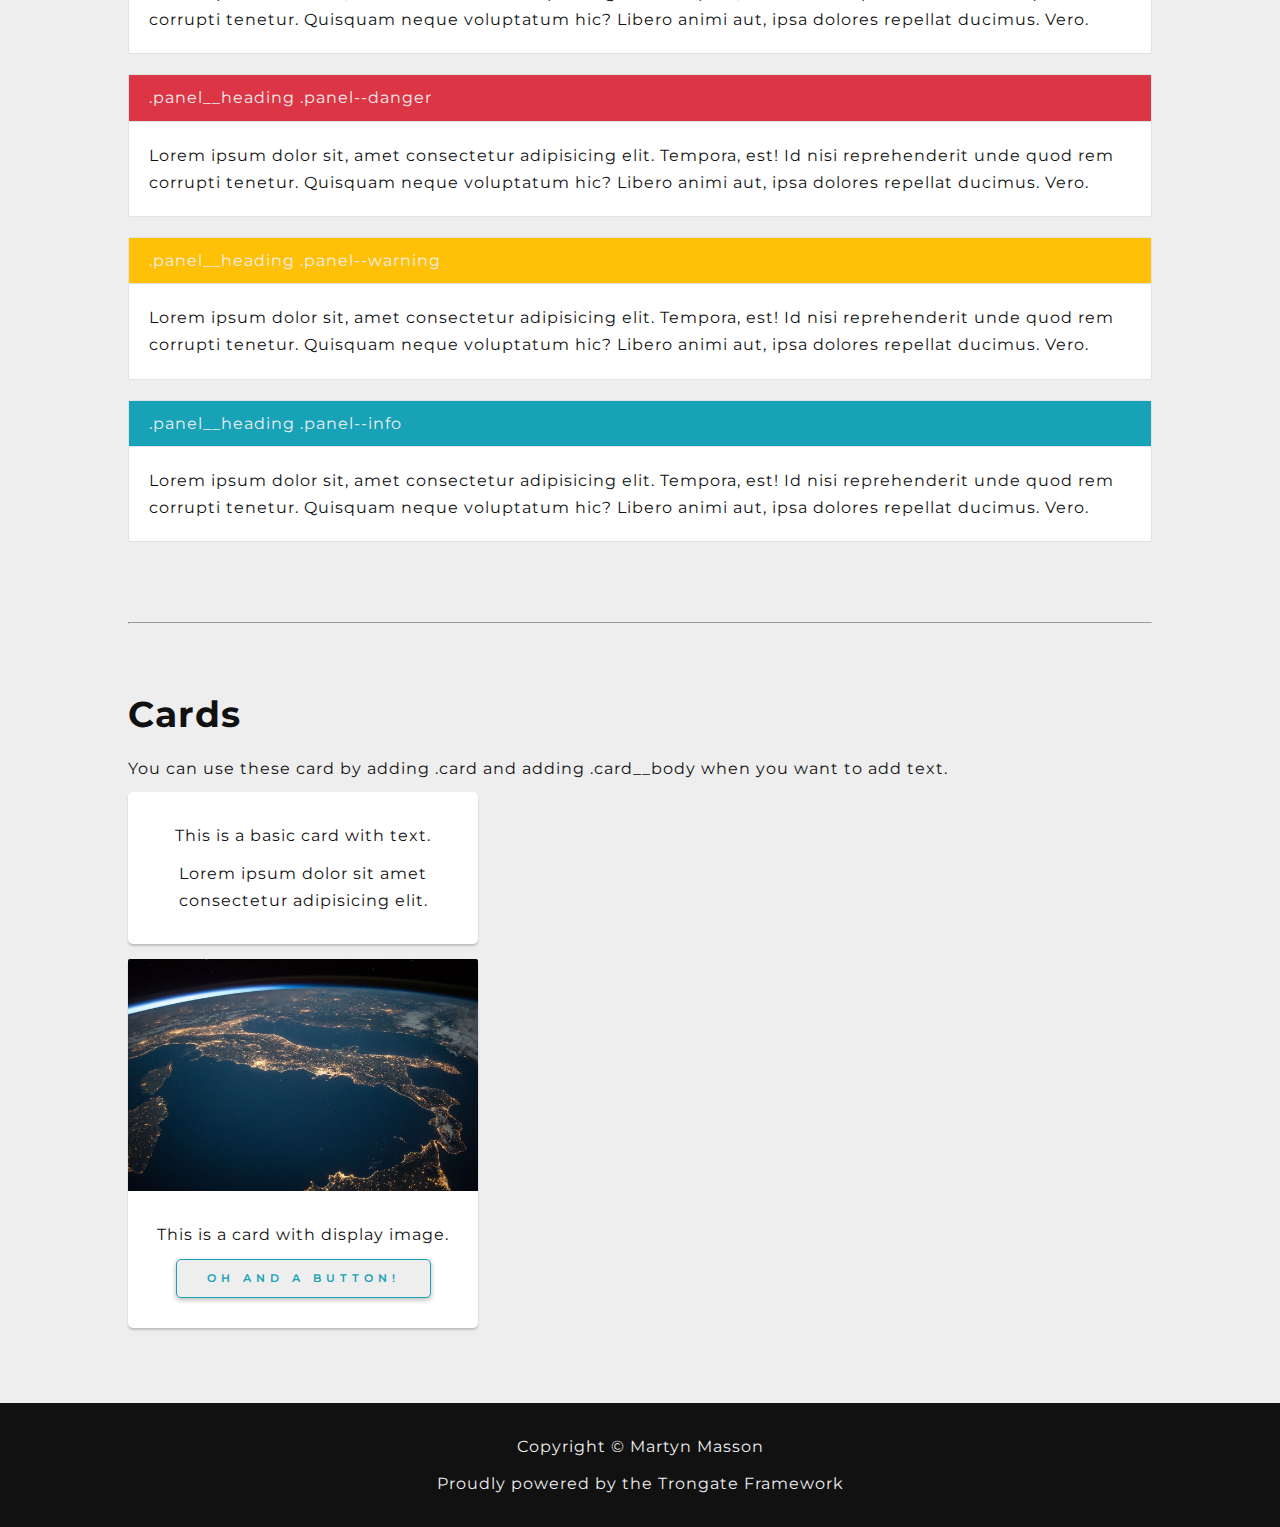
==== commit 07fa5c75: "Updated footer" ====
--- a/index.html
+++ b/index.html
@@ -519,8 +519,9 @@
 			</div>
 		</section>
 	</main>
-	<footer>
-		<p>Created by Martyn Masson</p>
+	<footer class="footer">
+		<p>Copyright &copy; <a href="https://martynmasson.com">Martyn Masson</a></p>
+		<p>Proudly powered by the <a href="https://trongate.io">Trongate Framework</a></p>
 	</footer>
 	<script src="/js/modal.js"></script>
 	<script src="/js/side-nav.js"></script>
--- a/css/defiant.css
+++ b/css/defiant.css
@@ -849,6 +849,16 @@
   background: #bbb;
 }
 
+.footer {
+  background: #111;
+  color: #eee;
+  padding: 2rem;
+  text-align: center;
+}
+.footer a {
+  color: #eee;
+}
+
 header {
   background: #111;
   color: #eee;
@@ -875,7 +885,7 @@
   justify-content: center;
 }
 
-.card {
+.components .card {
   max-width: initial;
 }
 
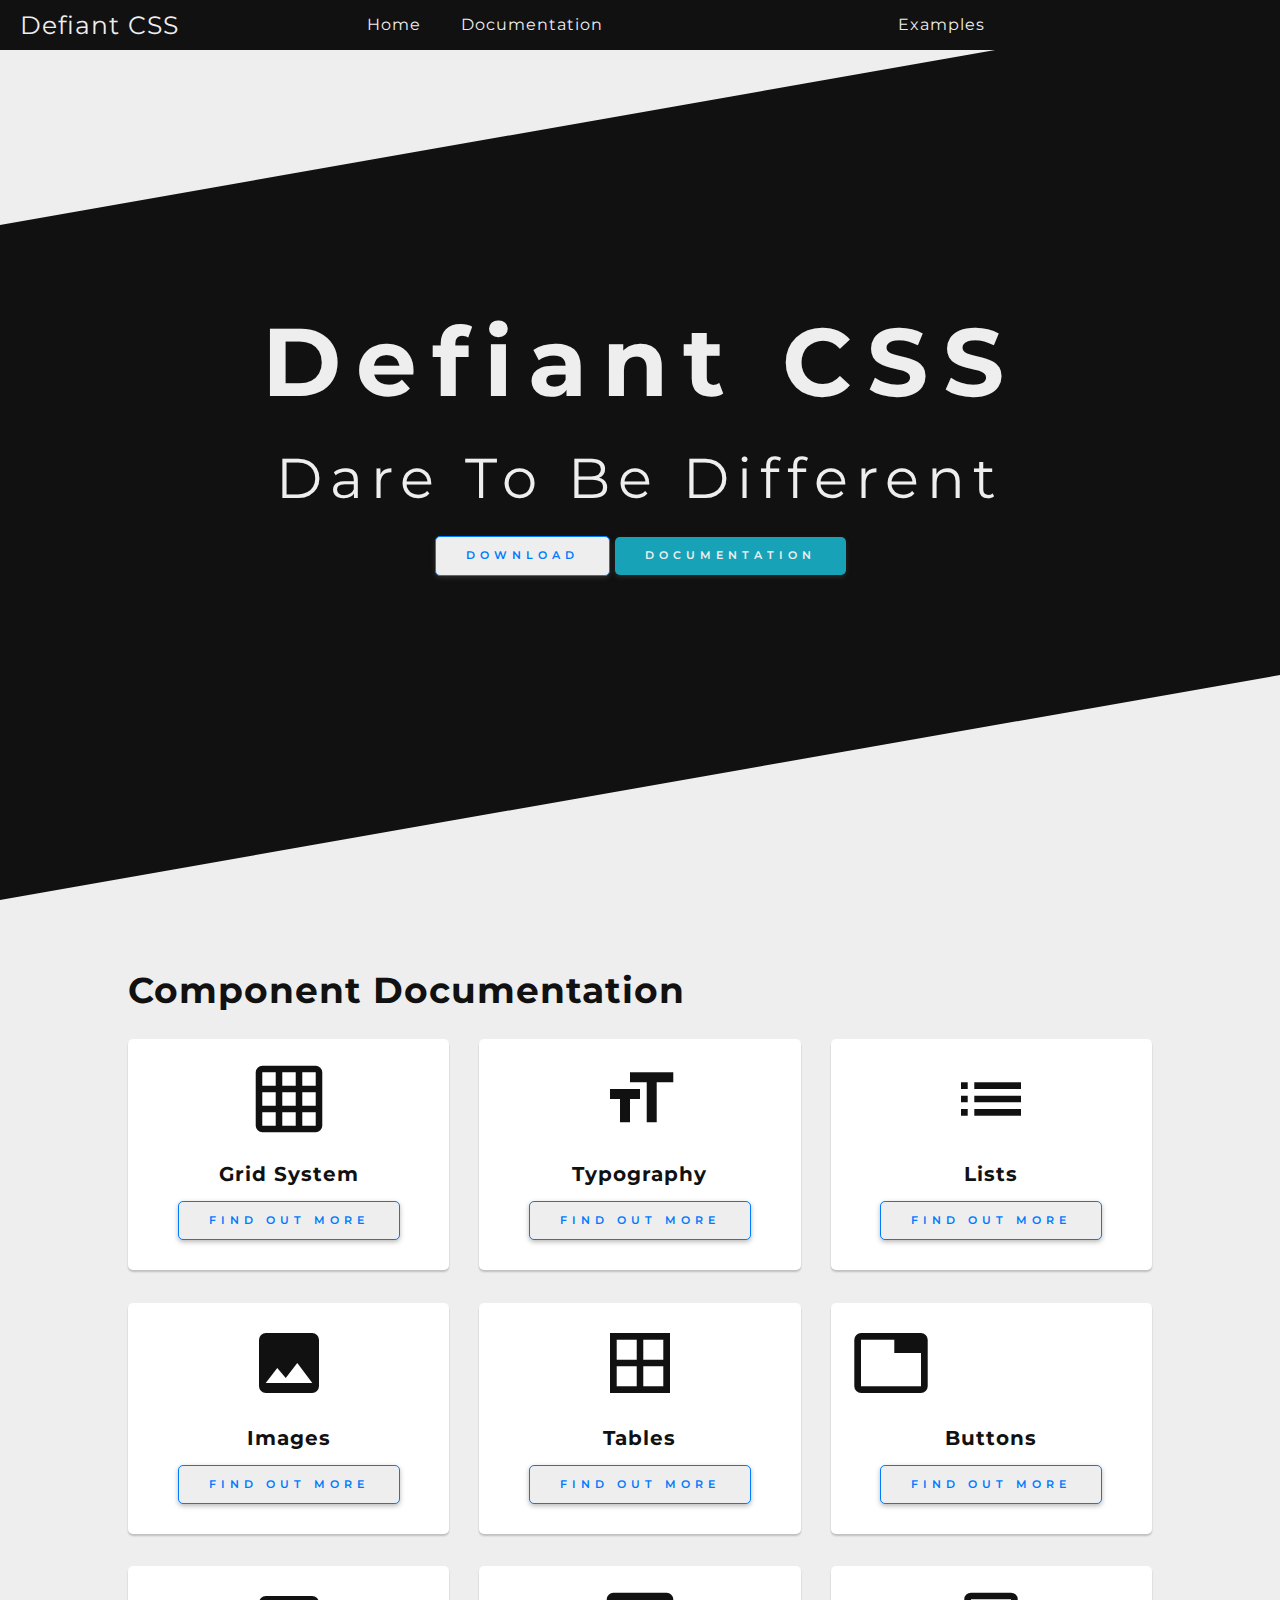
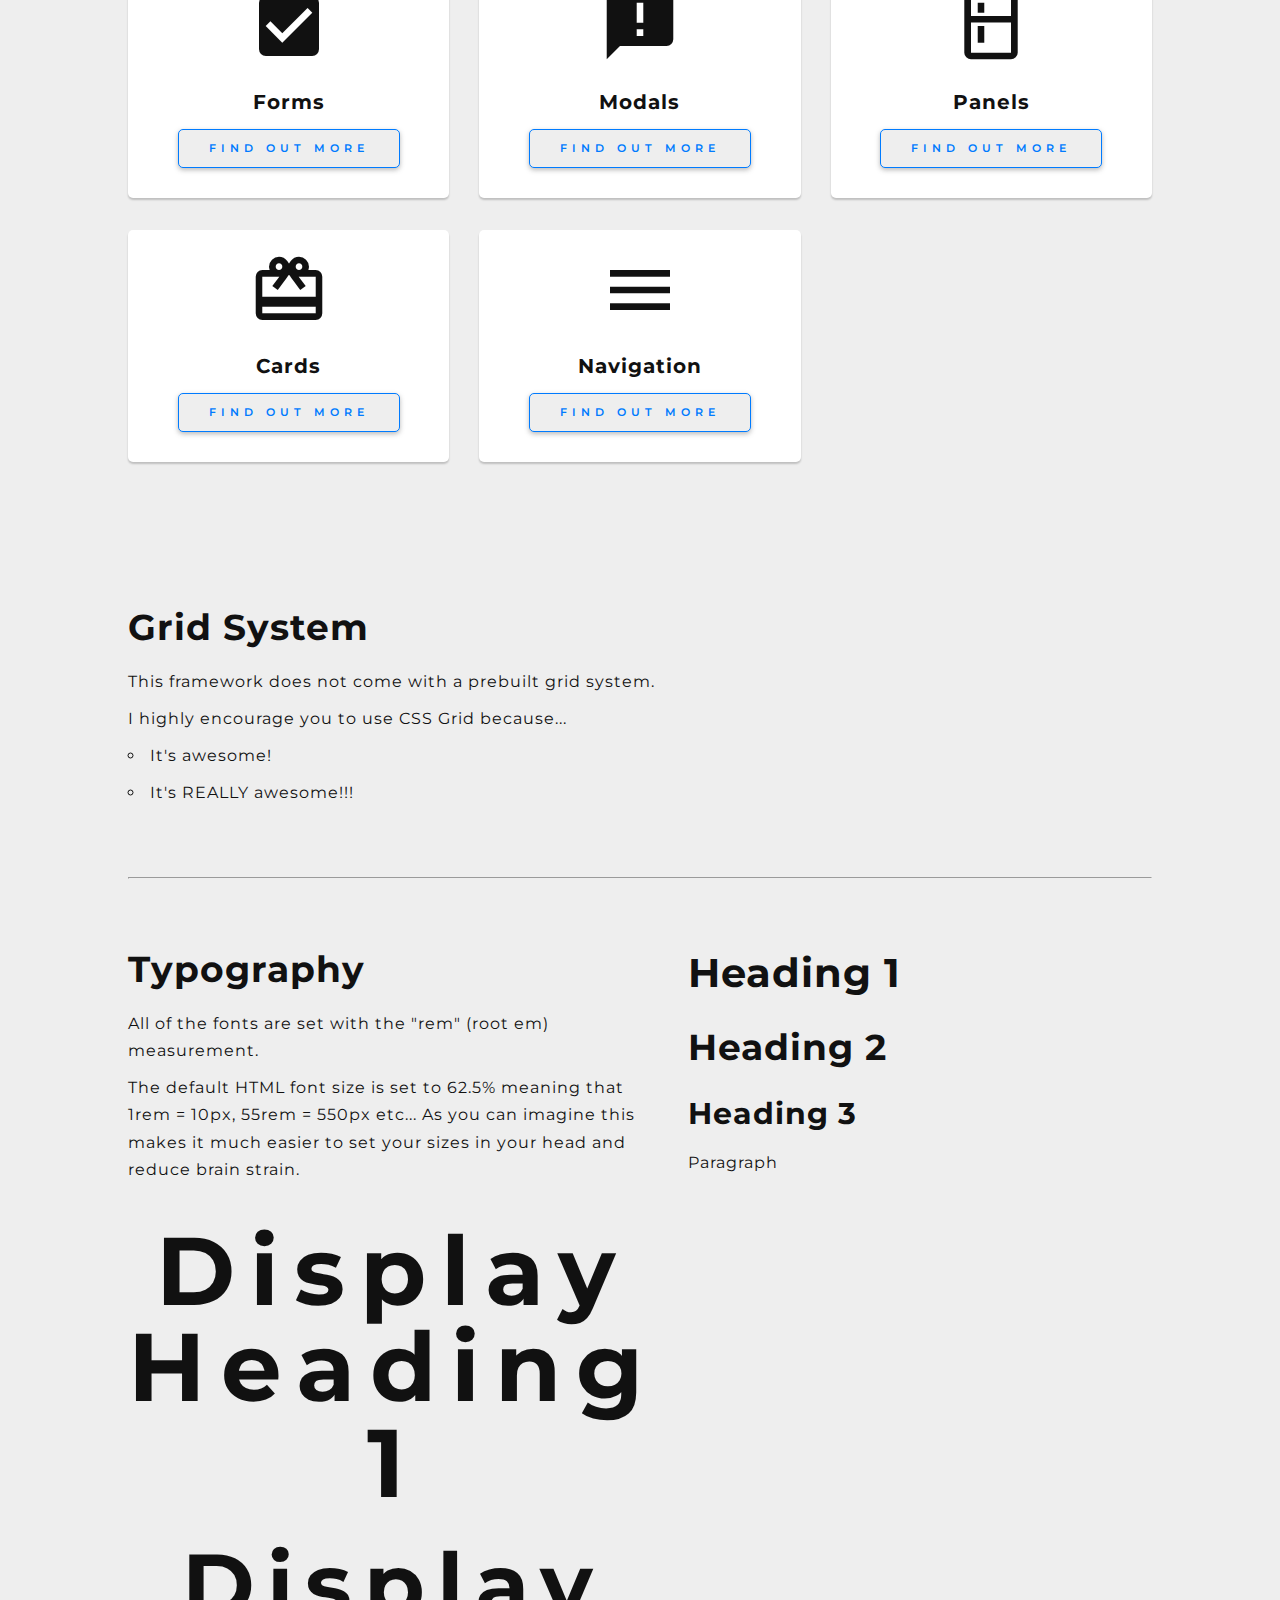
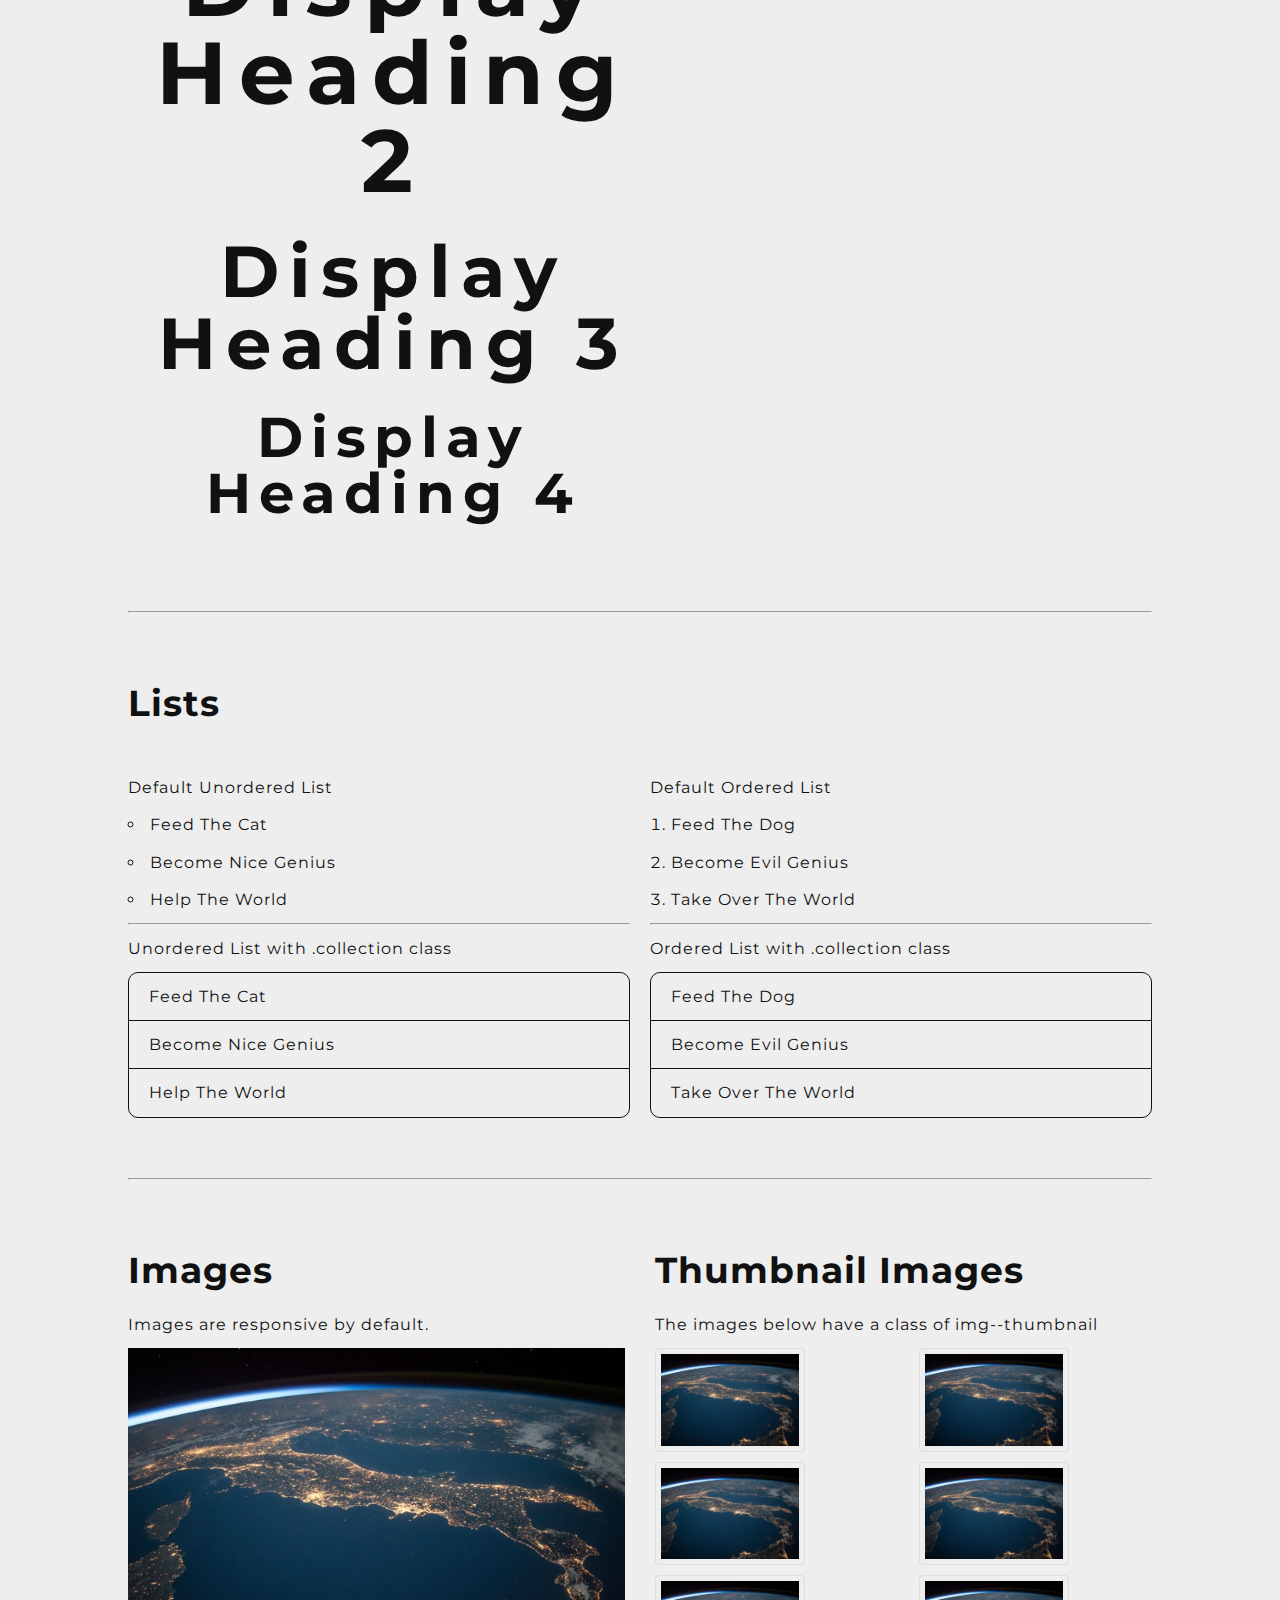
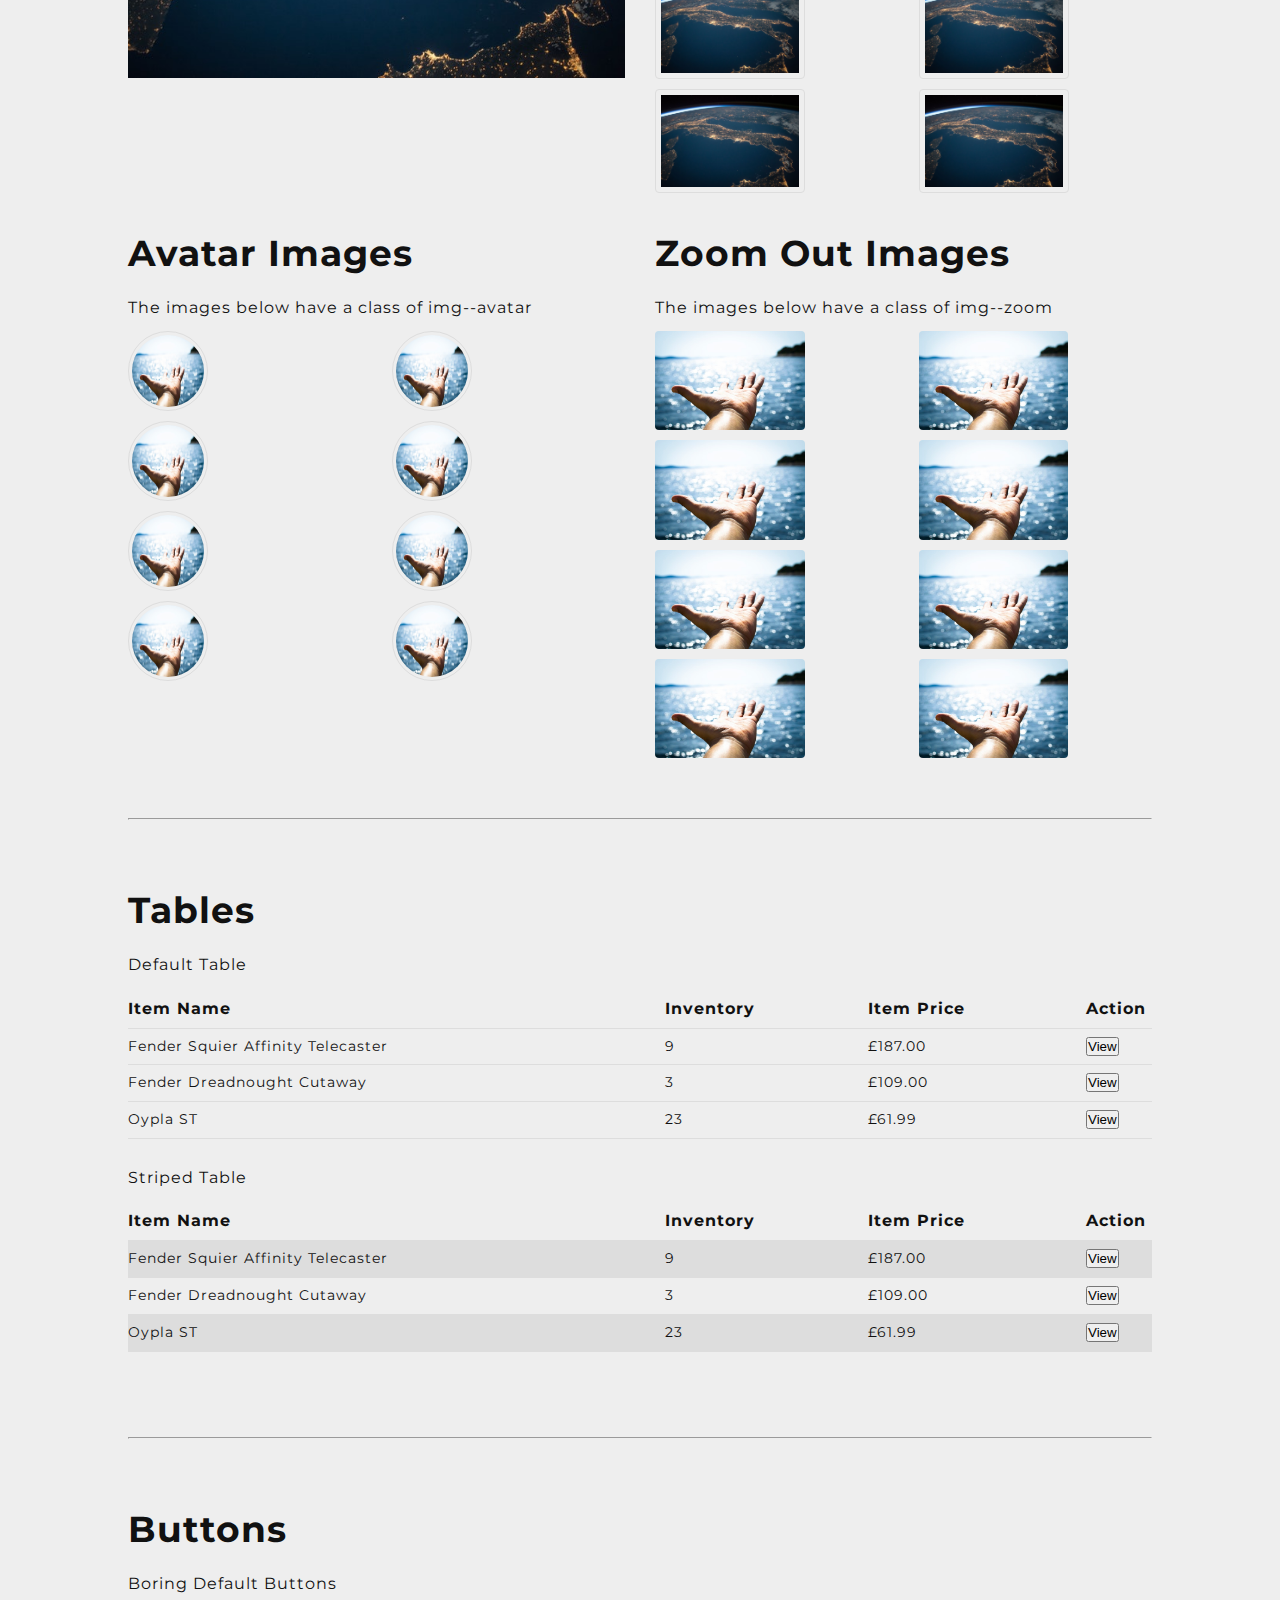
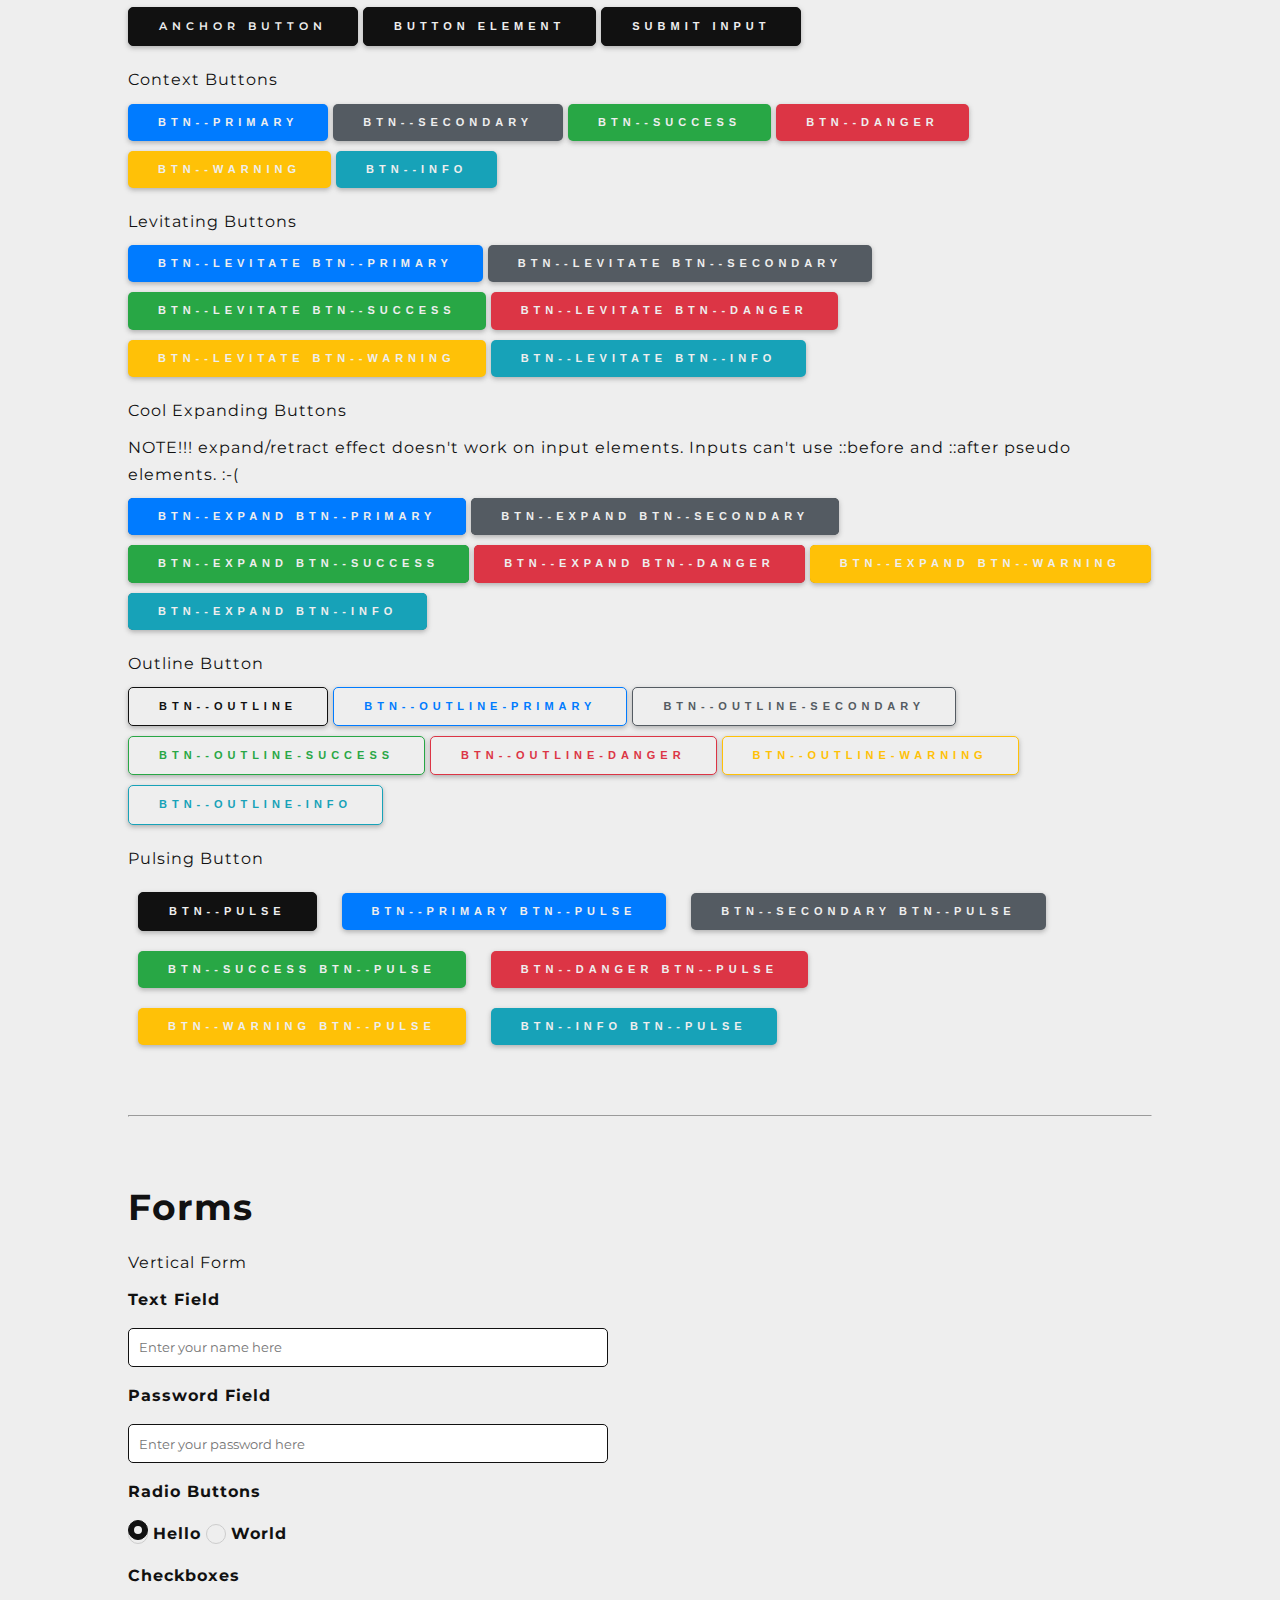
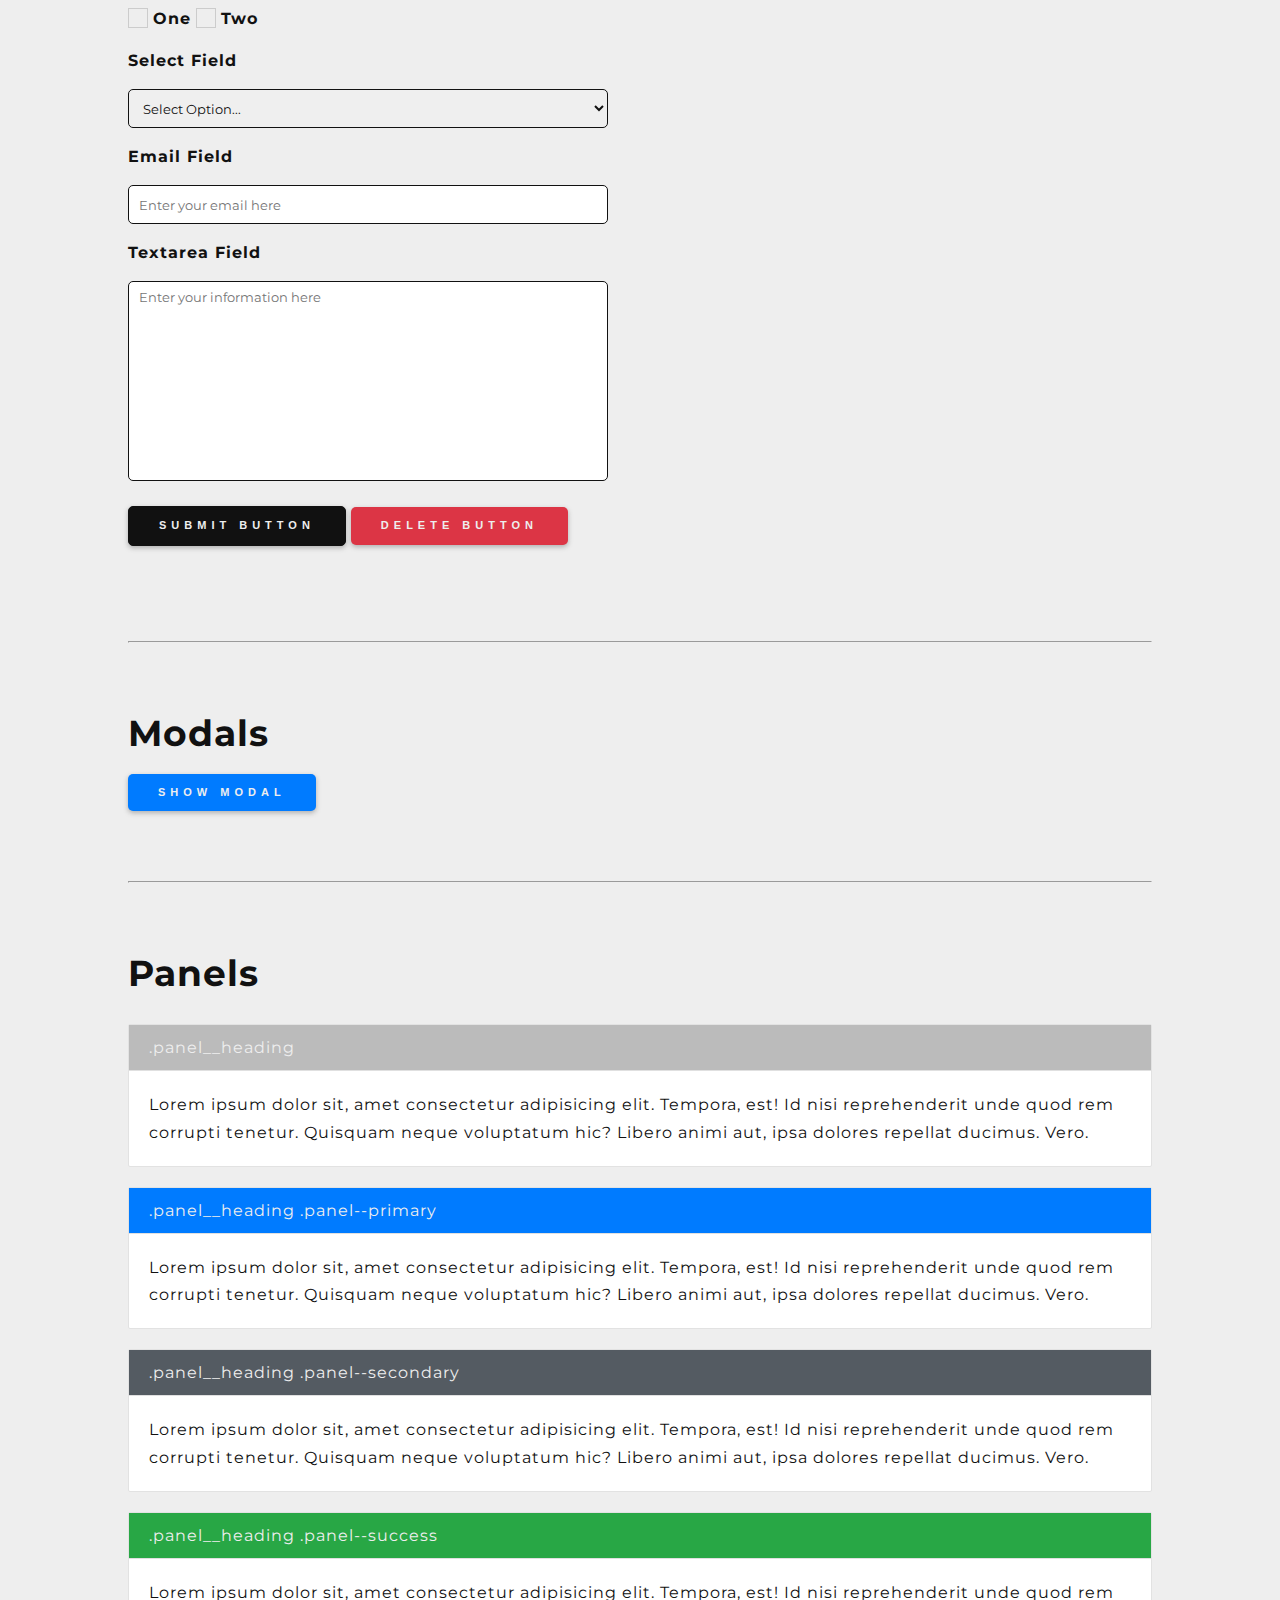
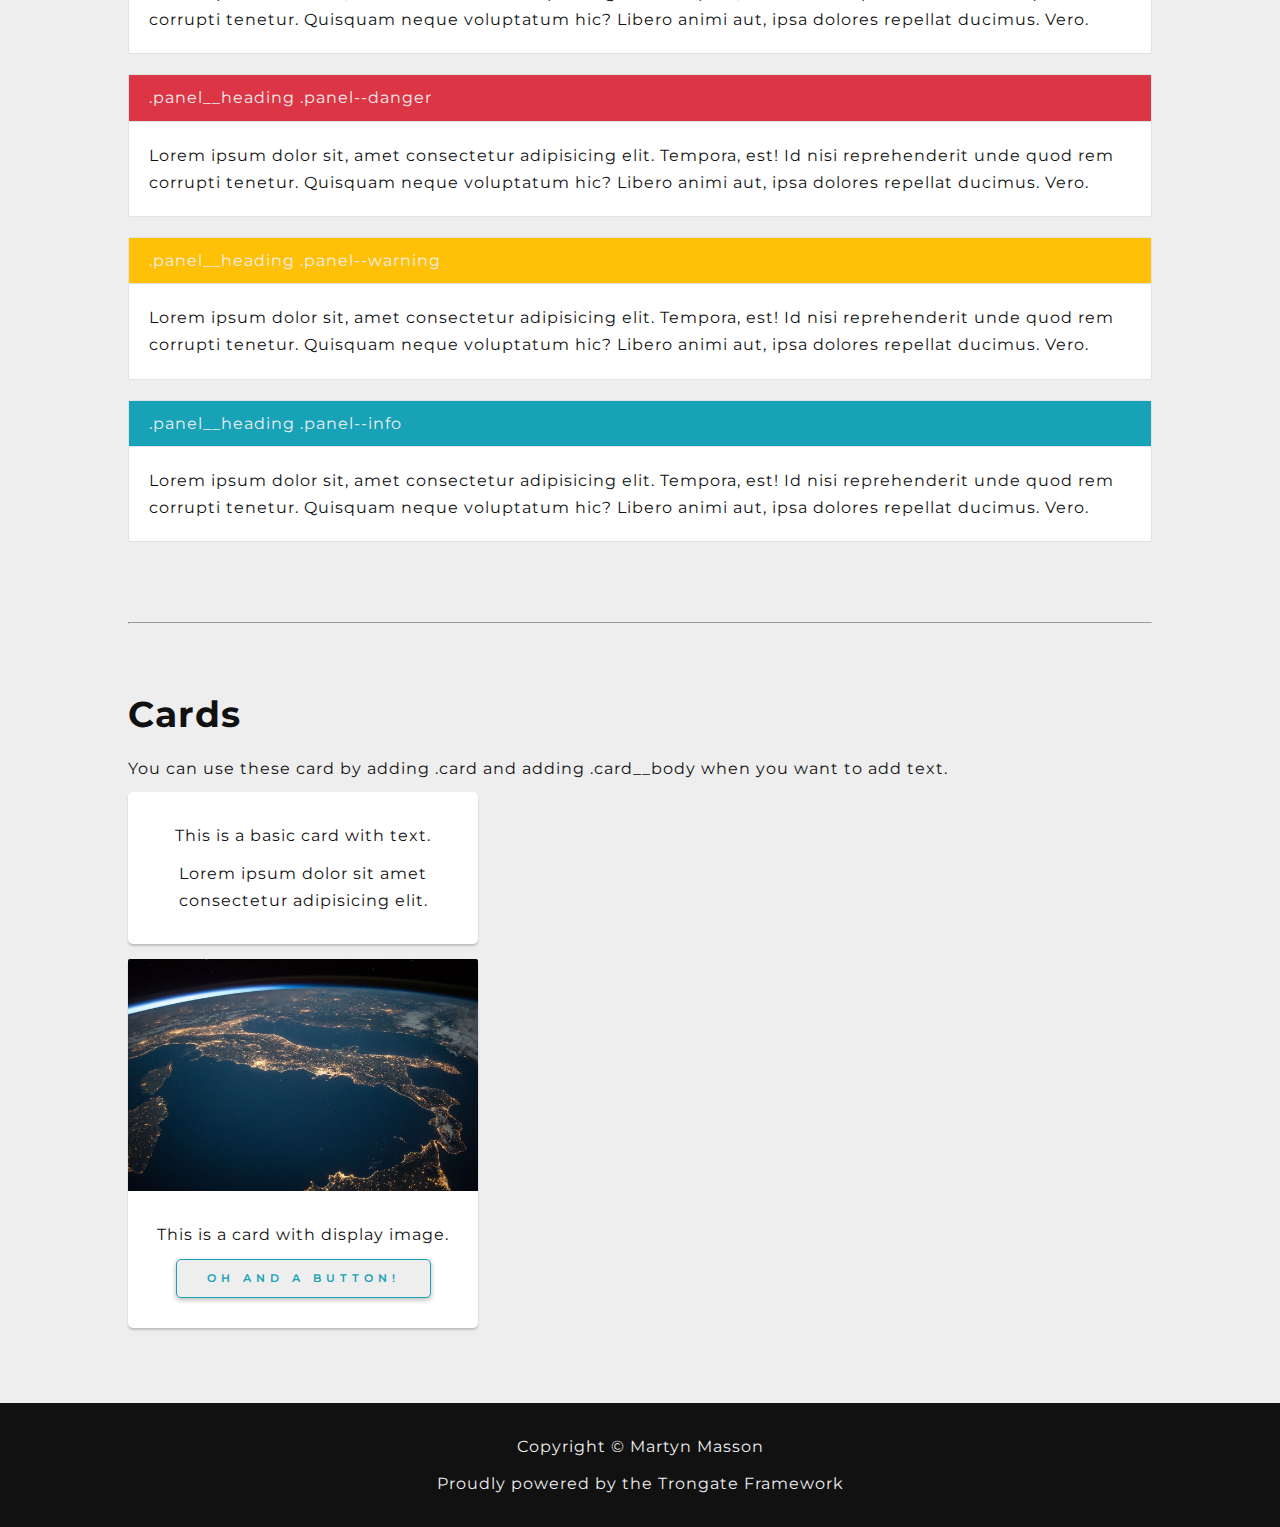
==== commit 5086d174: "Updated" ====
--- a/index.html
+++ b/index.html
@@ -64,8 +64,9 @@
 		</div>
 	</header>
 	<main class="main">
+
 		<section>
-			<h2>Components</h2>
+			<h2>Component Documentation</h2>
 			<div class="components">
 				<div class="card">
 					<div class="card__body">
--- a/css/custom.css
+++ b/css/custom.css
@@ -5,29 +5,6 @@
 	min-height: 100%;
 	width: 100%;
 }
-
-header {
-	background: #111;
-	color: #eee;
-	height: 100vh;
-	display: flex;
-	flex-direction: column;
-	align-items: center;
-	justify-content: center;
-	text-align: center;
-	transition: all 2s;
-	clip-path: polygon(
-		0 25vh, 
-		100% 0, 
-		100% 75vh, 
-		0 100%
-	);
-}
-
-
-header h1 {	animation: moveInBottom 2s; }
-
-header a { animation: fadeIn 3s; }
 
 @keyframes moveInBottom {
     0% {
@@ -47,107 +24,6 @@
 	50% { opacity: .7; }
 
     100% { opacity: 1; }
-}
-
-.navigation__checkbox { display: none; }
-.navigation__button {
-	background: #eee;
-	height: 7rem;
-	width: 7rem;
-	position: fixed;
-	top: 6rem;
-	right: 6rem;
-	border-radius: 50%;
-	z-index: 2000;
-	box-shadow: 0 1rem 3rem rgba(0, 0, 0, .2);
-	text-align: center;
-	cursor: pointer;
-}
-.navigation__background {
-	height: 6rem;
-	width: 6rem;
-	border-radius: 50%;
-	position: fixed;
-	top: 6.5rem;
-	right: 6.5rem;
-	background-image: radial-gradient(#ccc, #111);
-	z-index: 1000;
-	transition: transform .8s cubic-bezier(0.86, 0, 0.07, 1);
-}
-.navigation__nav {
-	height: 100vh;
-	width: 0;
-	position: fixed;
-	top: 0;
-	left: 0;
-	z-index: 1500;
-	opacity: 0;
-	transition: all .8s cubic-bezier(0.68, -0.55, 0.265, 1.55);
-	overflow: hidden;
-}
-.navigation__list {
-	position: absolute;
-	top: 50%;
-	left: 50%;
-	transform: translate(-50%, -50%);
-	text-align: center;
-}
-.navigation__link {
-	font-size: 3rem;
-	font-weight: 300;
-	color: #eee;
-	text-decoration: none;
-	text-transform: uppercase;
-	display: block;
-	margin: 1rem;
-	background: linear-gradient(120deg, transparent 0%, transparent 50%, #eee 50%);
-	padding: 1rem 2rem;
-	background-size: 220%;
-	transition: all .4s;
-}
-.navigation__link:hover {
-	background-position: 100%;
-	color: #111;
-	transform: translateX(1rem);
-}
-
-.navigation__checkbox:checked ~ .navigation__background { transform: scale(80); }
-.navigation__checkbox:checked ~ .navigation__nav {
-	opacity: 1;
-	width: 100%;
-}
-.navigation__icon {
-	position: relative;
-	margin-top: 3.5rem;
-}
-.navigation__icon,
-.navigation__icon::before,
-.navigation__icon::after {
-	width: 3rem;
-	height: 2px;
-	background: #111;
-	display: inline-block;
-}
-.navigation__icon::before,
-.navigation__icon::after {
-	content: "";
-	position: absolute;
-	left: 0;
-	transition: all .2s;
-}
-.navigation__icon::before { top: -.8rem; }
-.navigation__icon::after { top: .8rem; }
-
-.navigation__button:hover .navigation__icon::before { top: -1rem; }
-.navigation__button:hover .navigation__icon::after { top: 1rem; }
-.navigation__checkbox:checked + .navigation__button .navigation__icon {	background: transparent; }
-.navigation__checkbox:checked + .navigation__button .navigation__icon::before {
-	top: 0;
-	transform: rotate(135deg);
-}
-.navigation__checkbox:checked + .navigation__button .navigation__icon::after {
-	top: 0;
-	transform: rotate(-135deg);
 }
 
 main {
@@ -188,11 +64,6 @@
 
 .buttons .btn--pulse { margin: 1rem; }
 
-footer {
-	padding: 2rem;
-	text-align: center;
-}
-
 @media(max-width: 900px) {
 	main { width: 90%; }
 	section { padding: 8rem 0; }
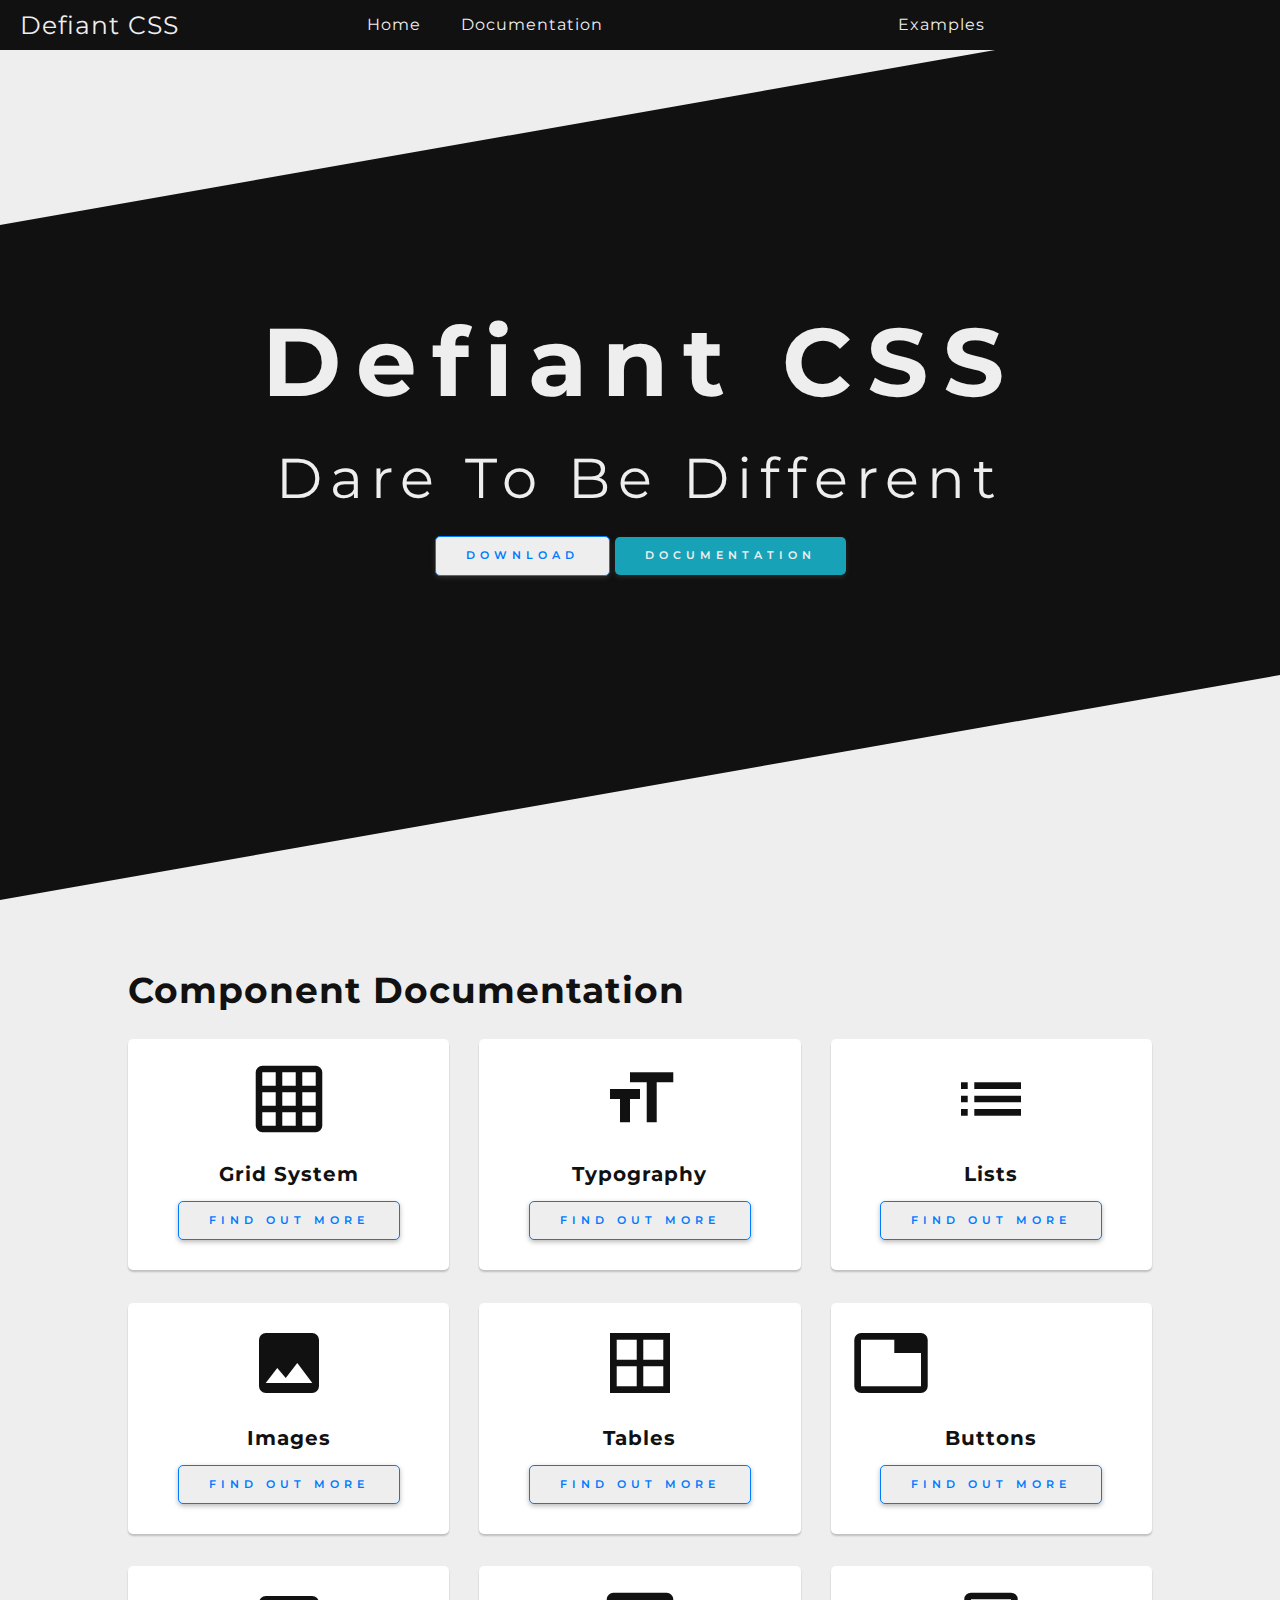
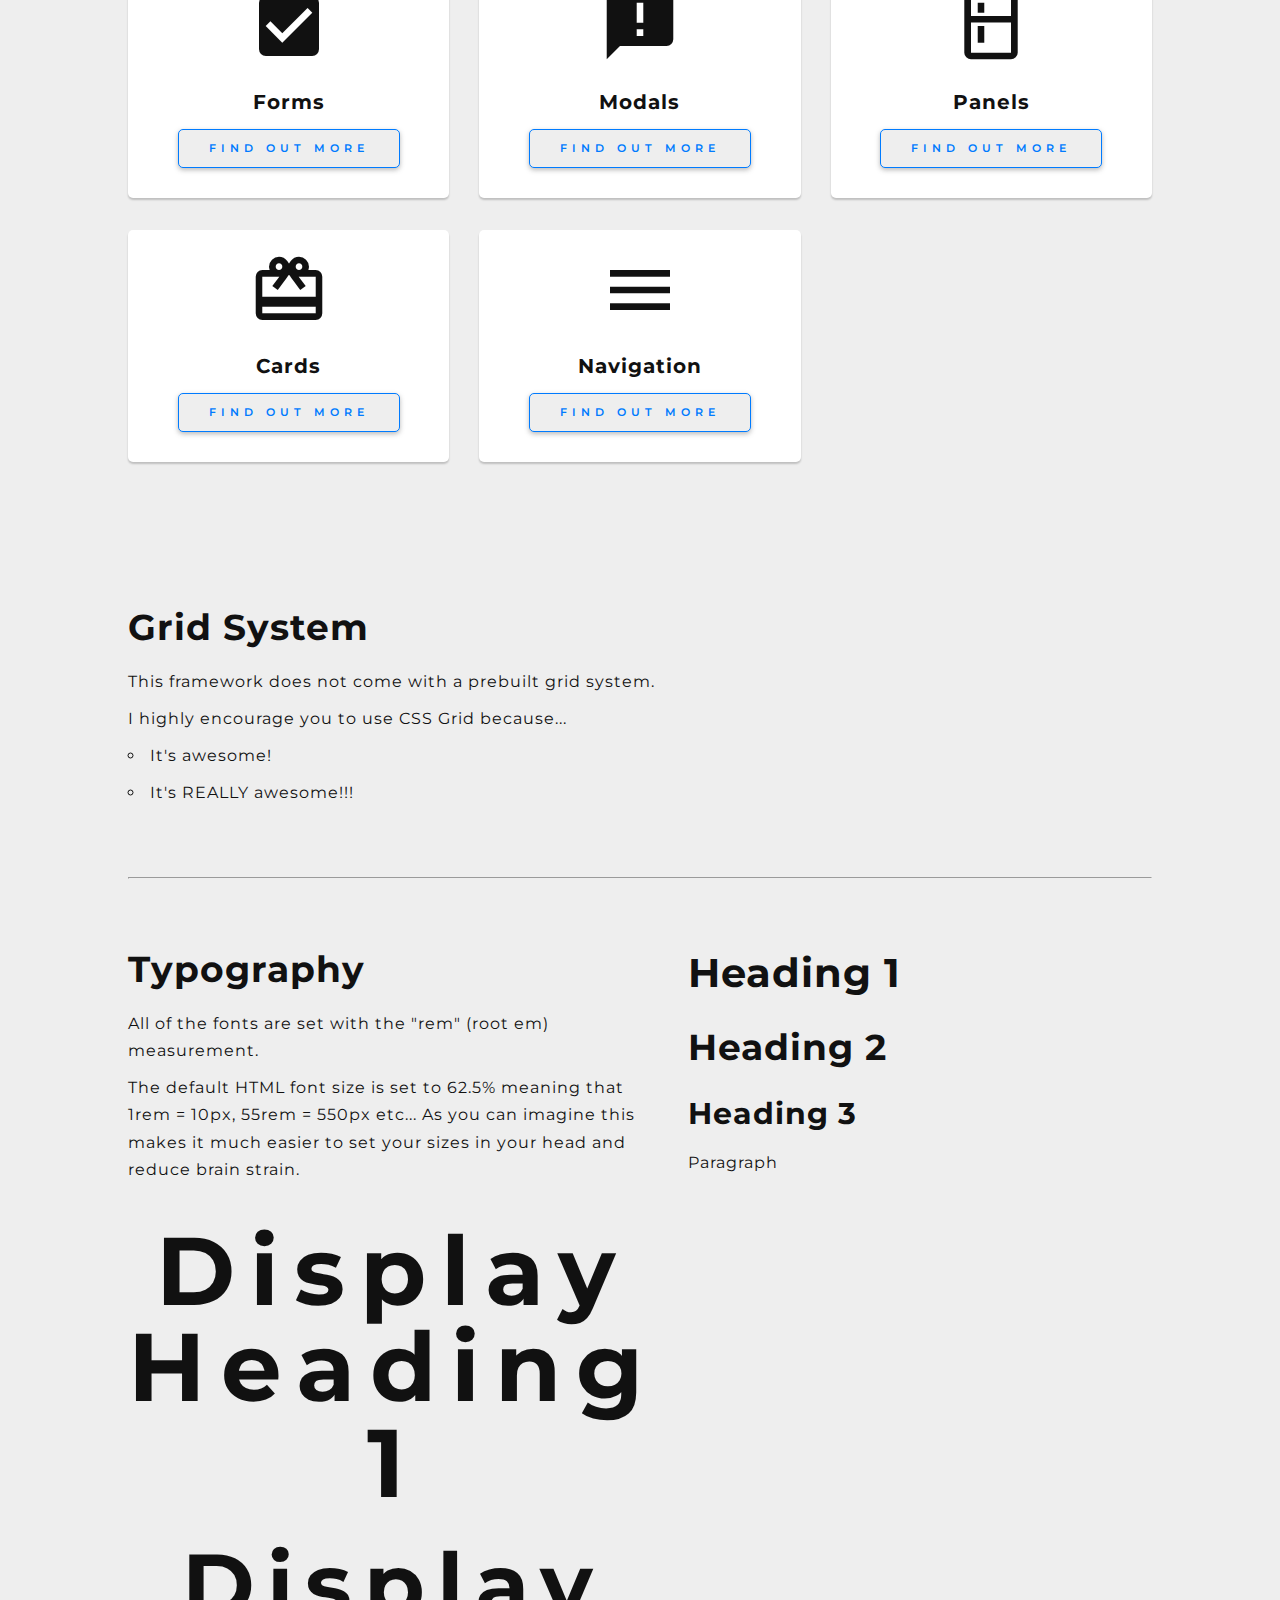
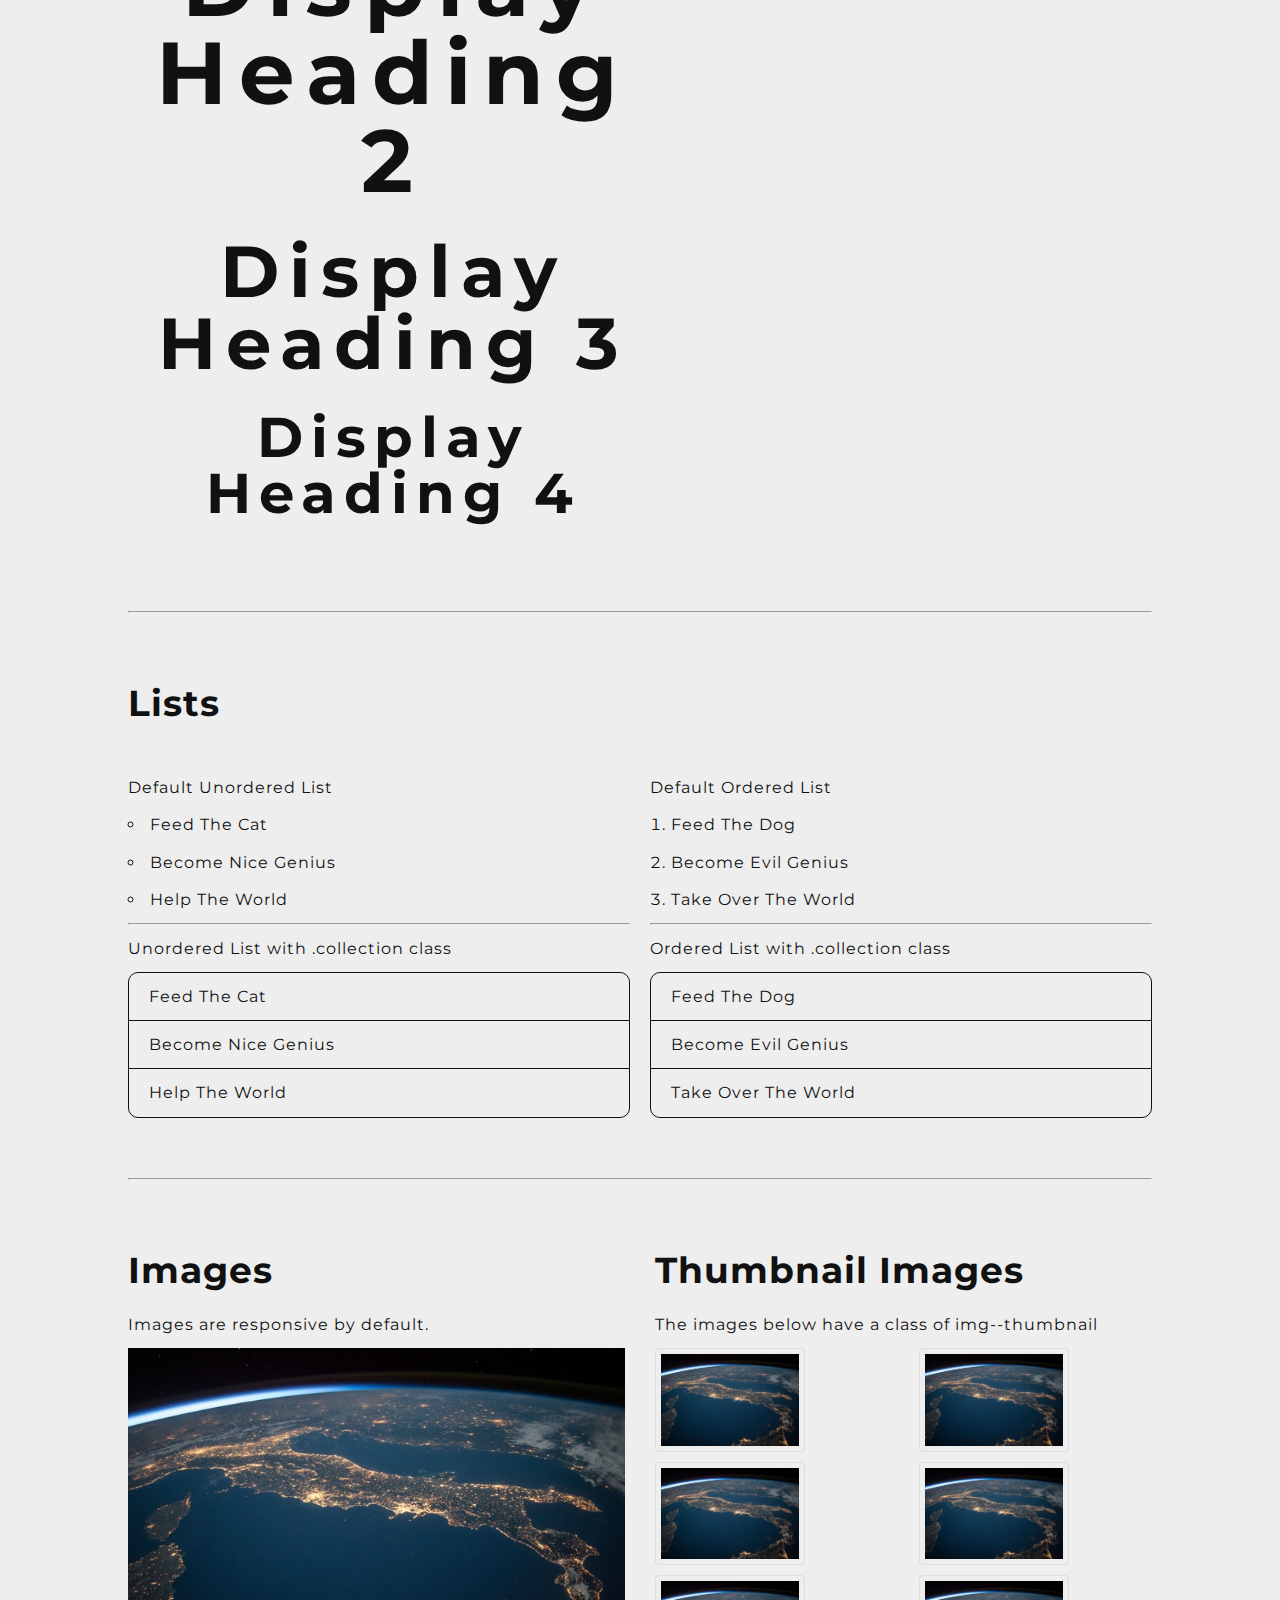
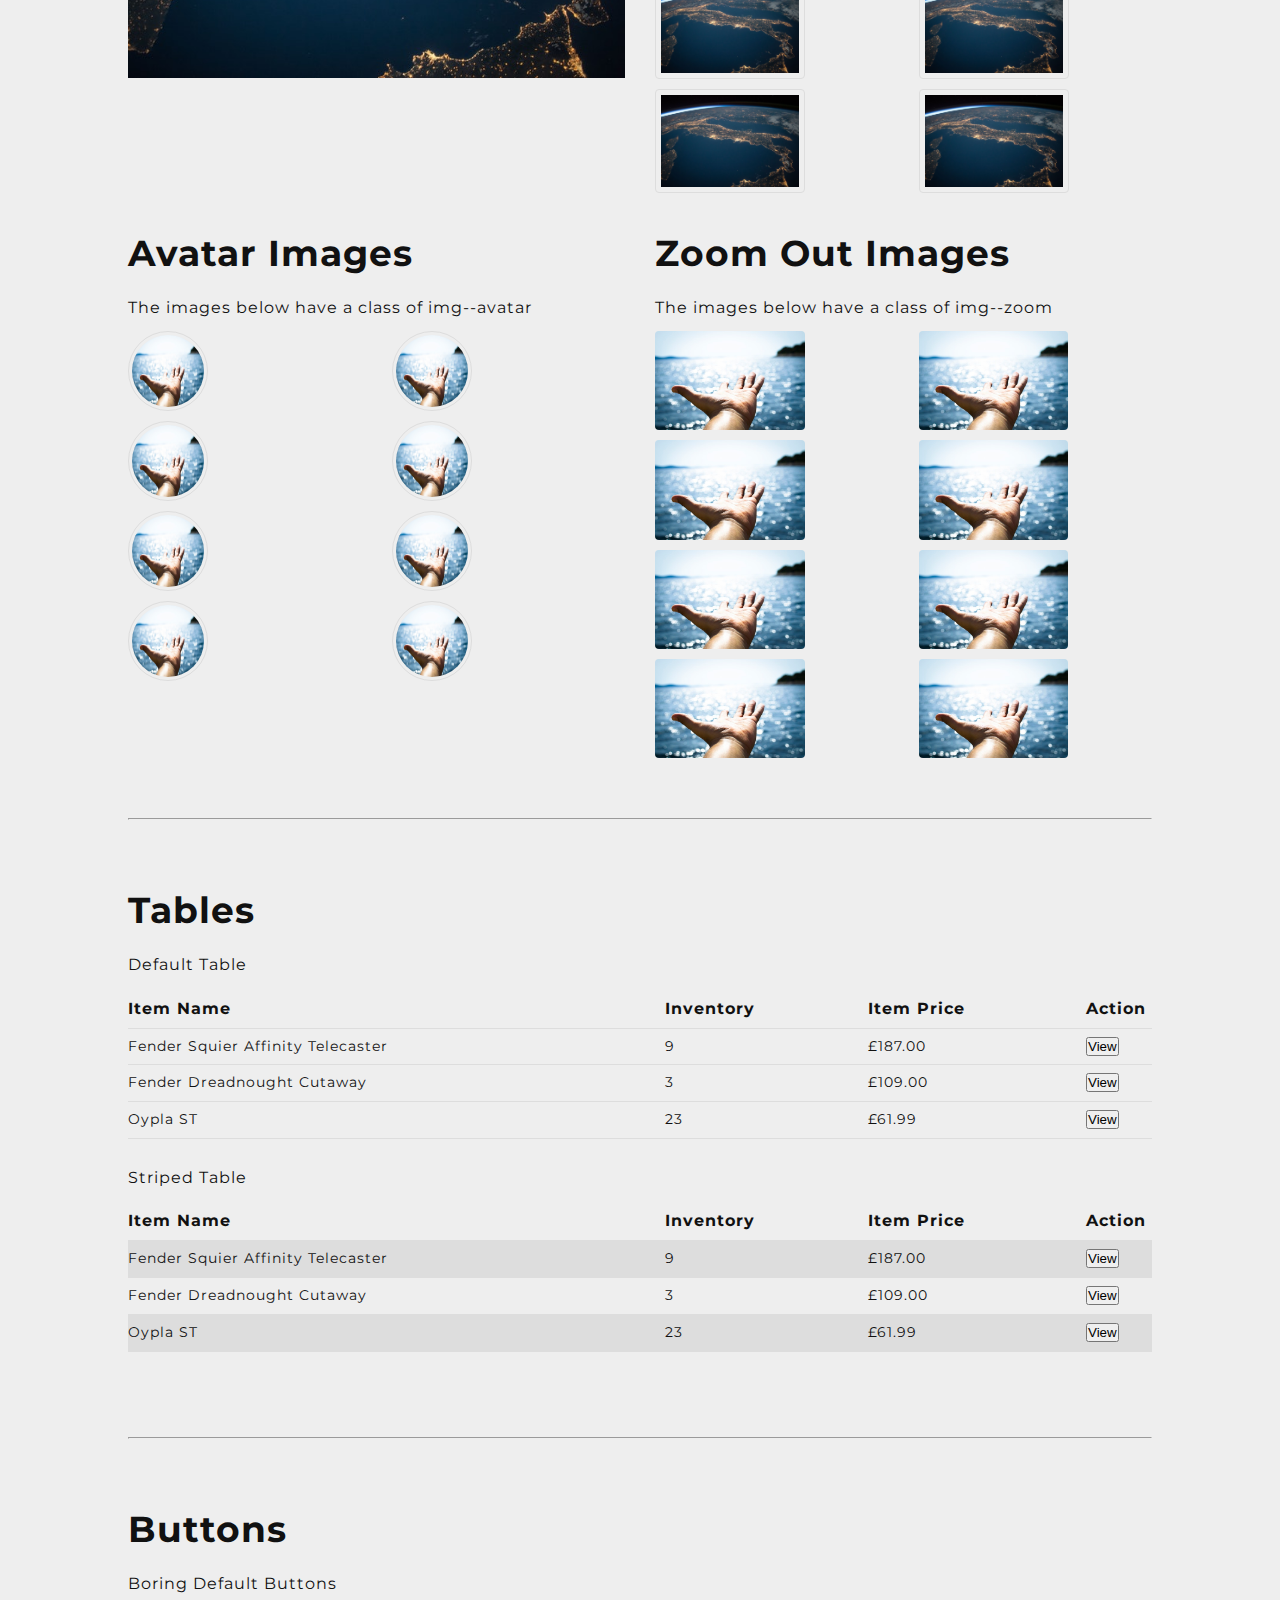
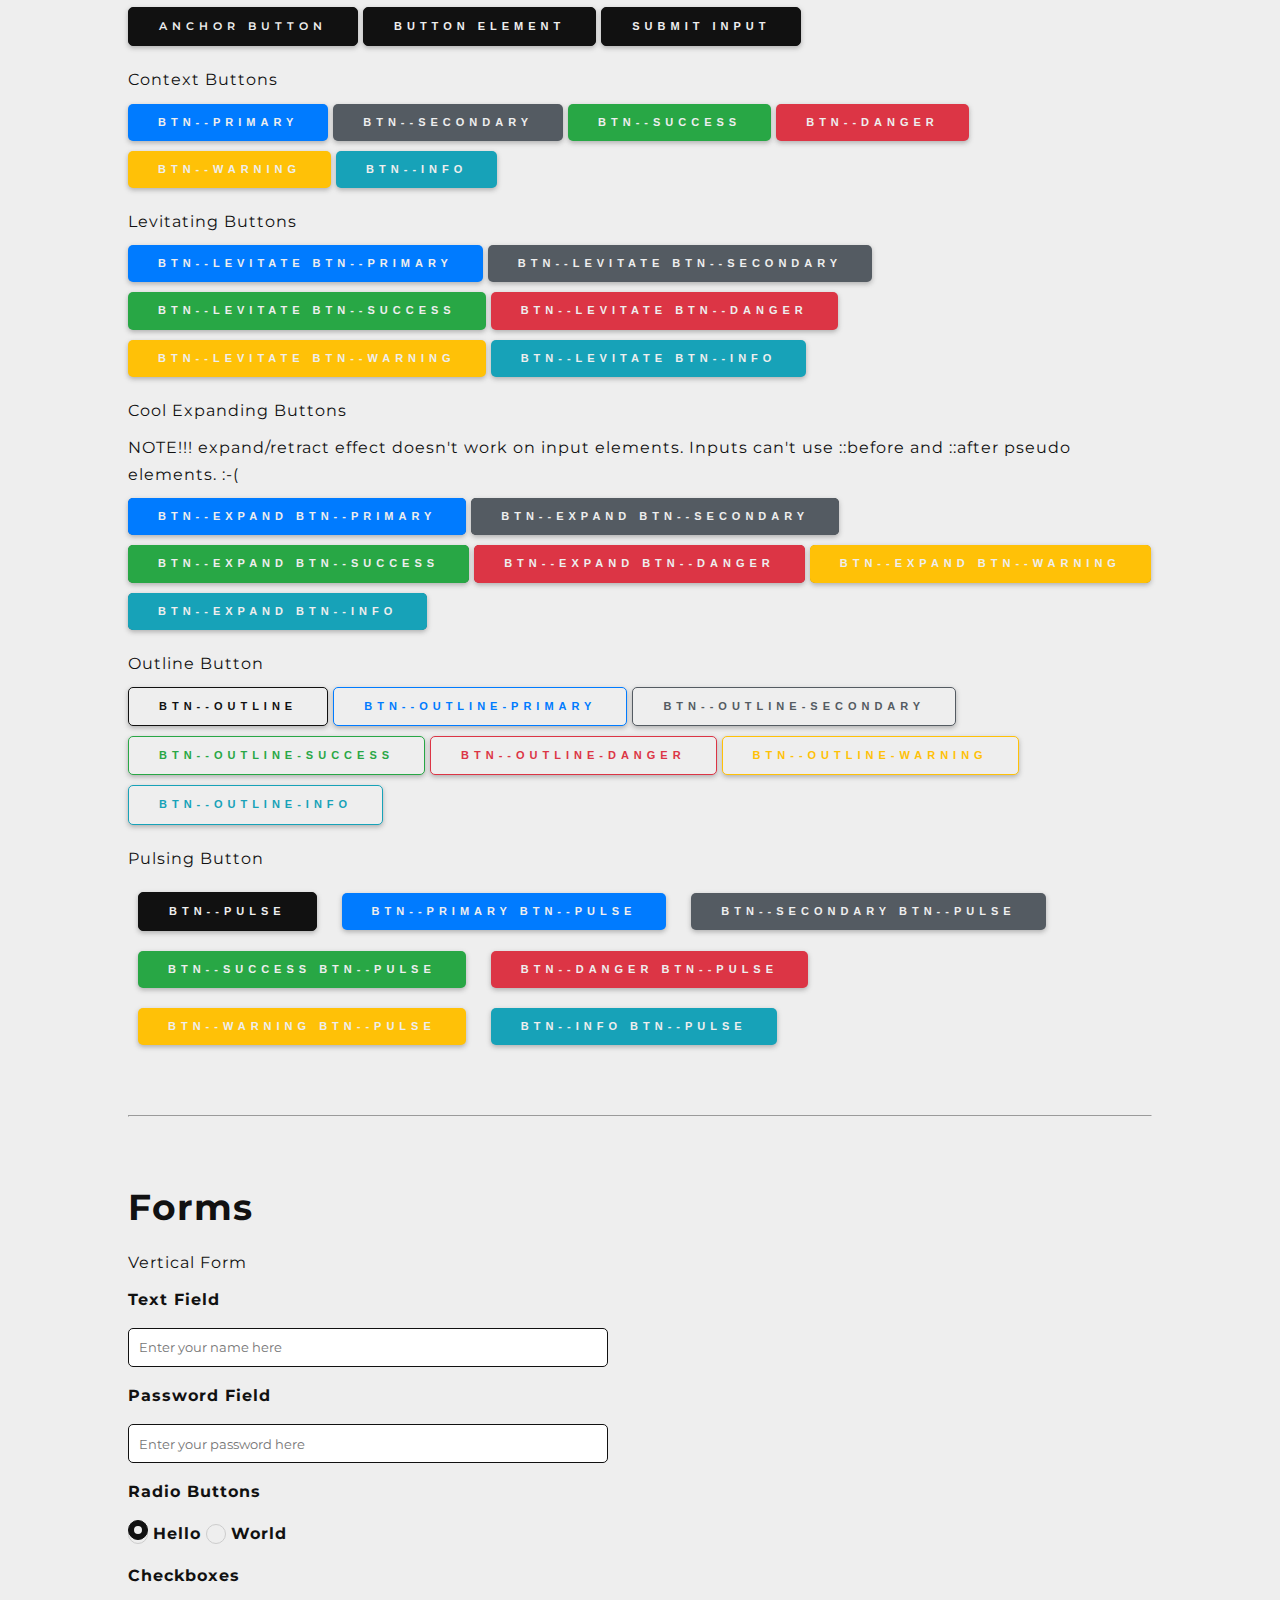
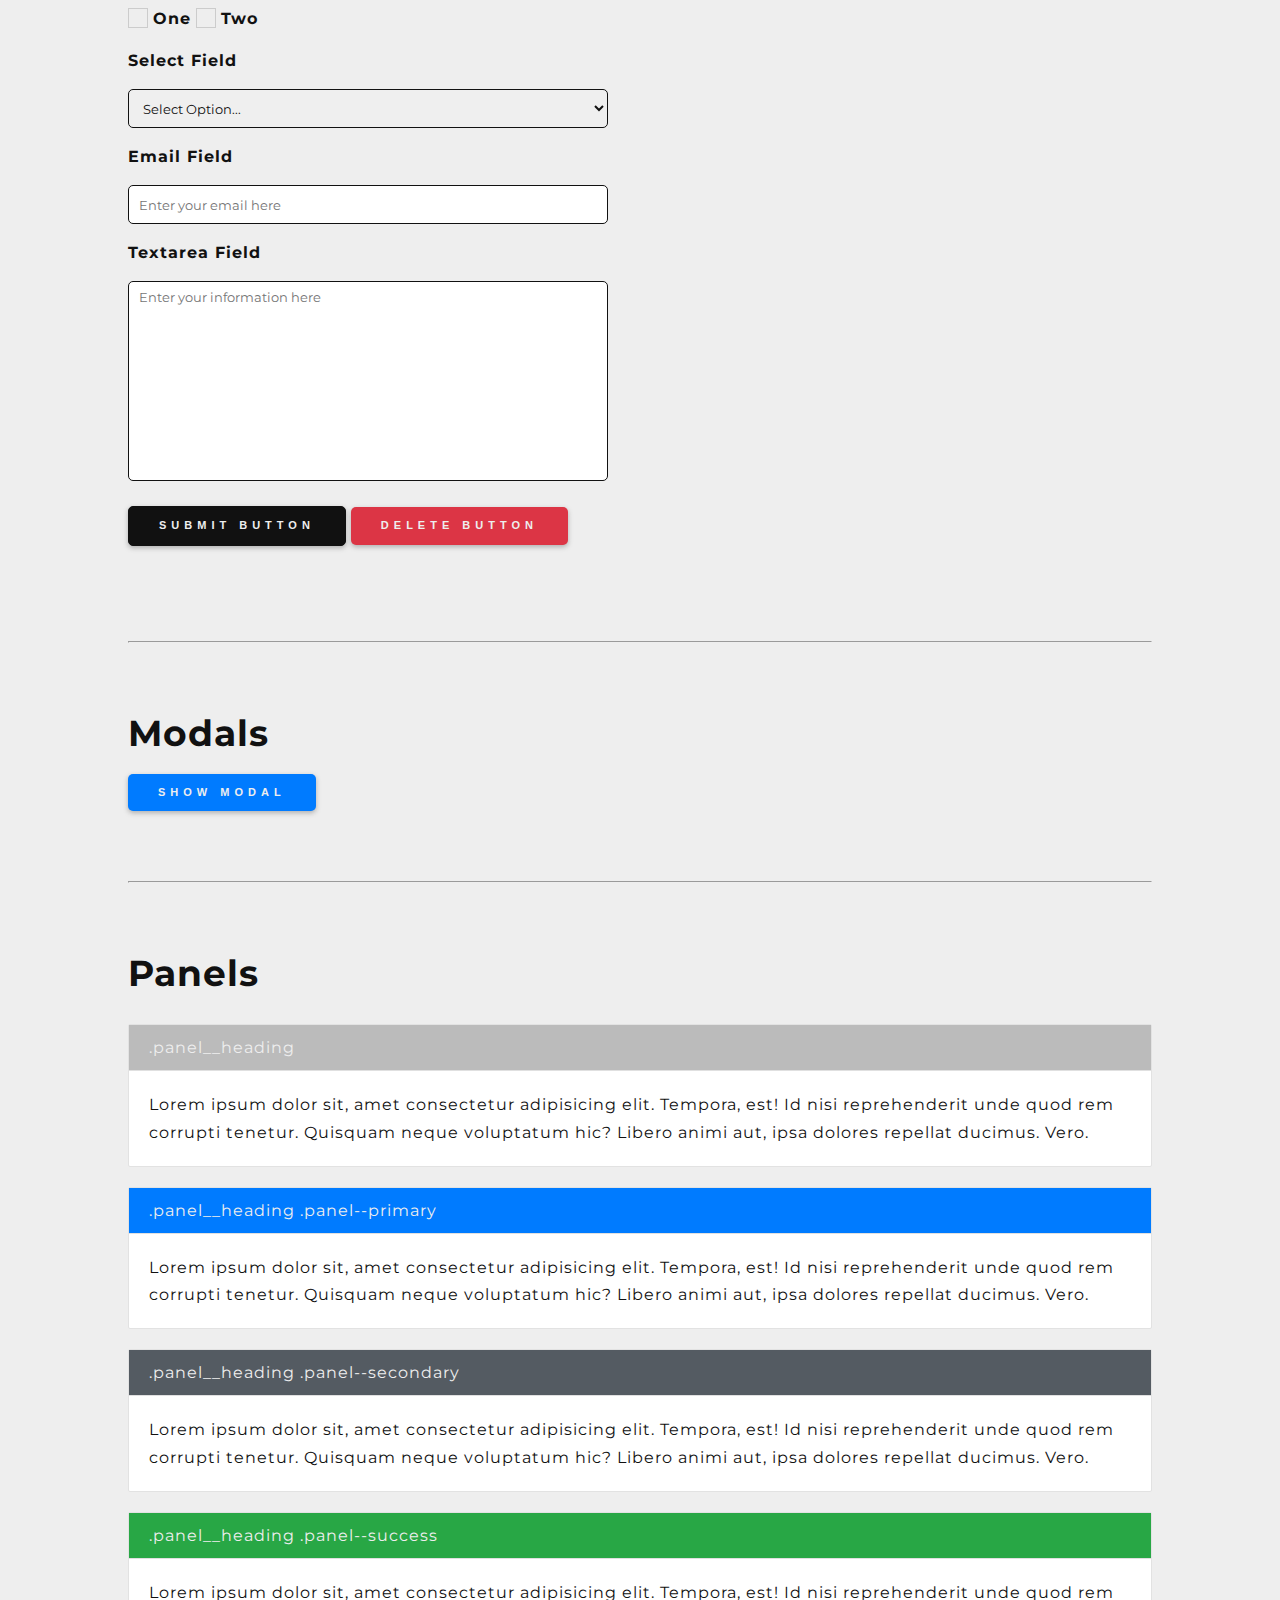
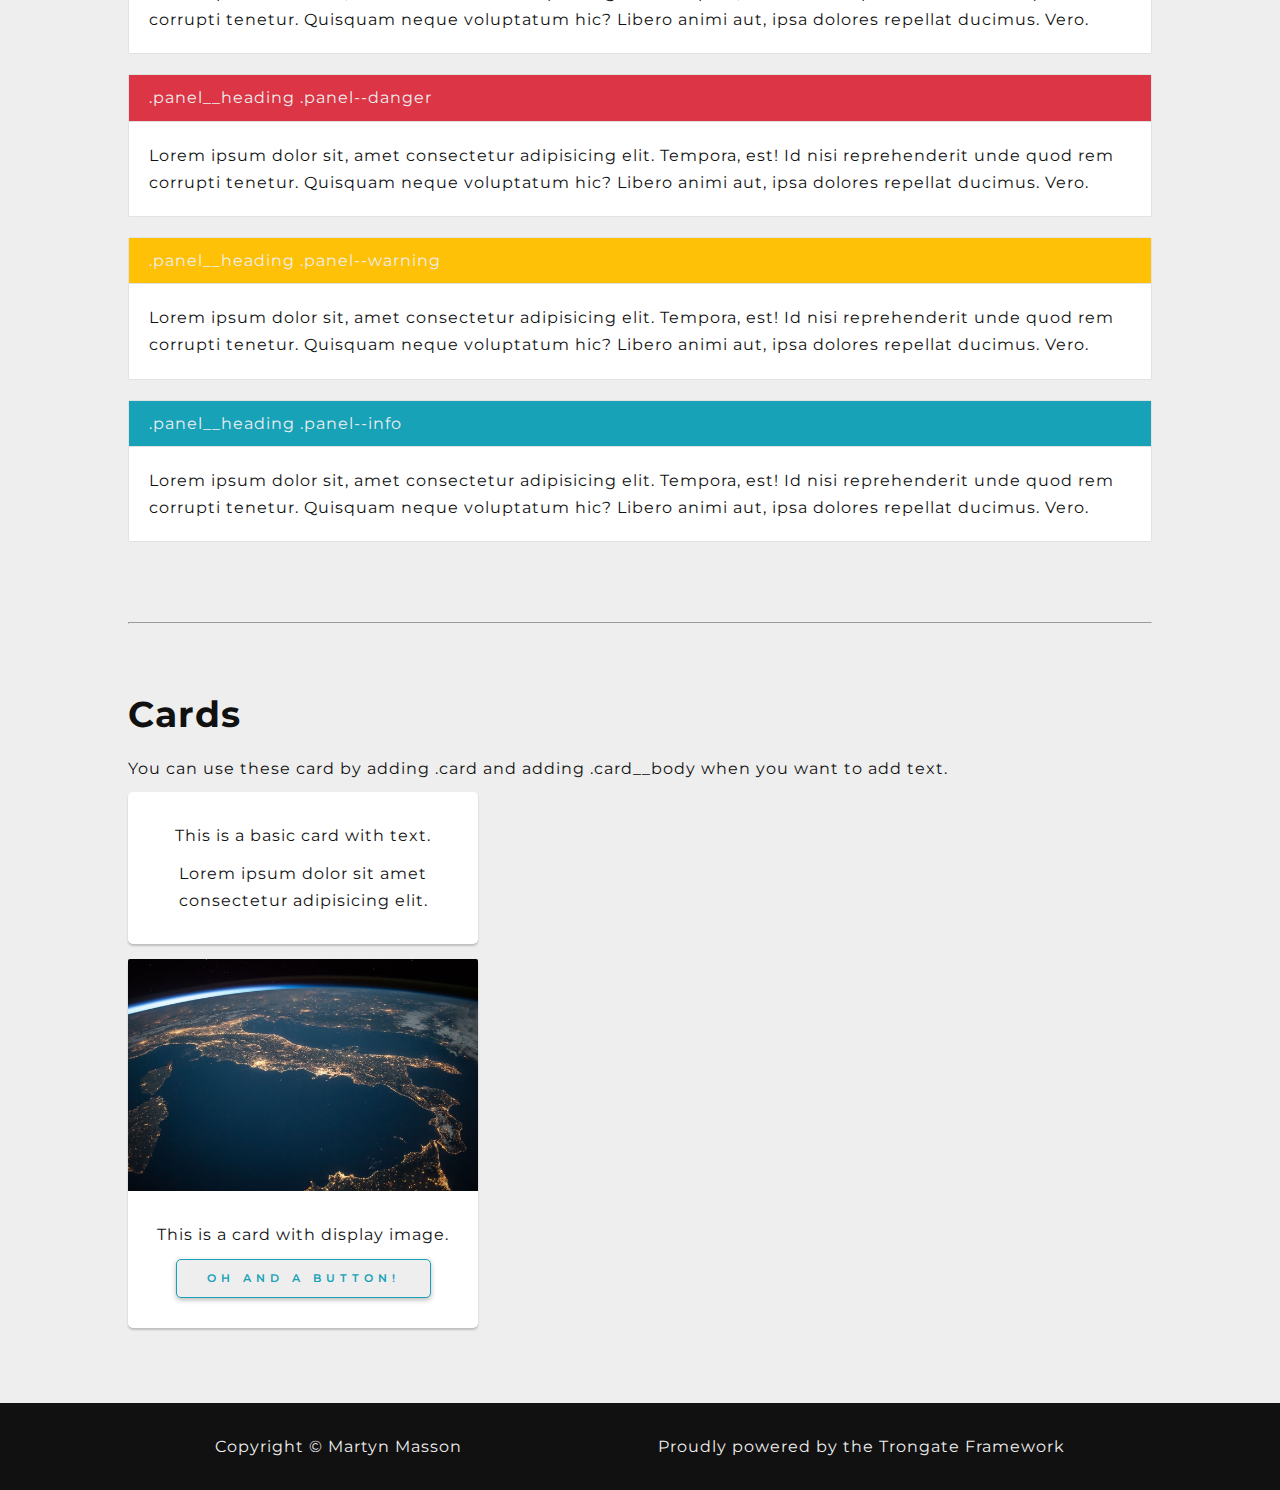
==== commit e4d79c8e: "Updated footer and added component page" ====
--- a/index.html
+++ b/index.html
@@ -64,7 +64,6 @@
 		</div>
 	</header>
 	<main class="main">
-
 		<section>
 			<h2>Component Documentation</h2>
 			<div class="components">
@@ -147,8 +146,6 @@
 				</div>
 			</div>
 		</section>
-
-
 
 
 		<section class="grid" id="grid">
--- a/css/defiant.css
+++ b/css/defiant.css
@@ -852,11 +852,22 @@
 .footer {
   background: #111;
   color: #eee;
+  display: flex;
+  justify-content: space-evenly;
   padding: 2rem;
   text-align: center;
 }
 .footer a {
   color: #eee;
+}
+.footer a:hover {
+  color: orangered;
+}
+@media (max-width: 37.5em) {
+  .footer {
+    justify-content: initial;
+    flex-direction: column;
+  }
 }
 
 header {
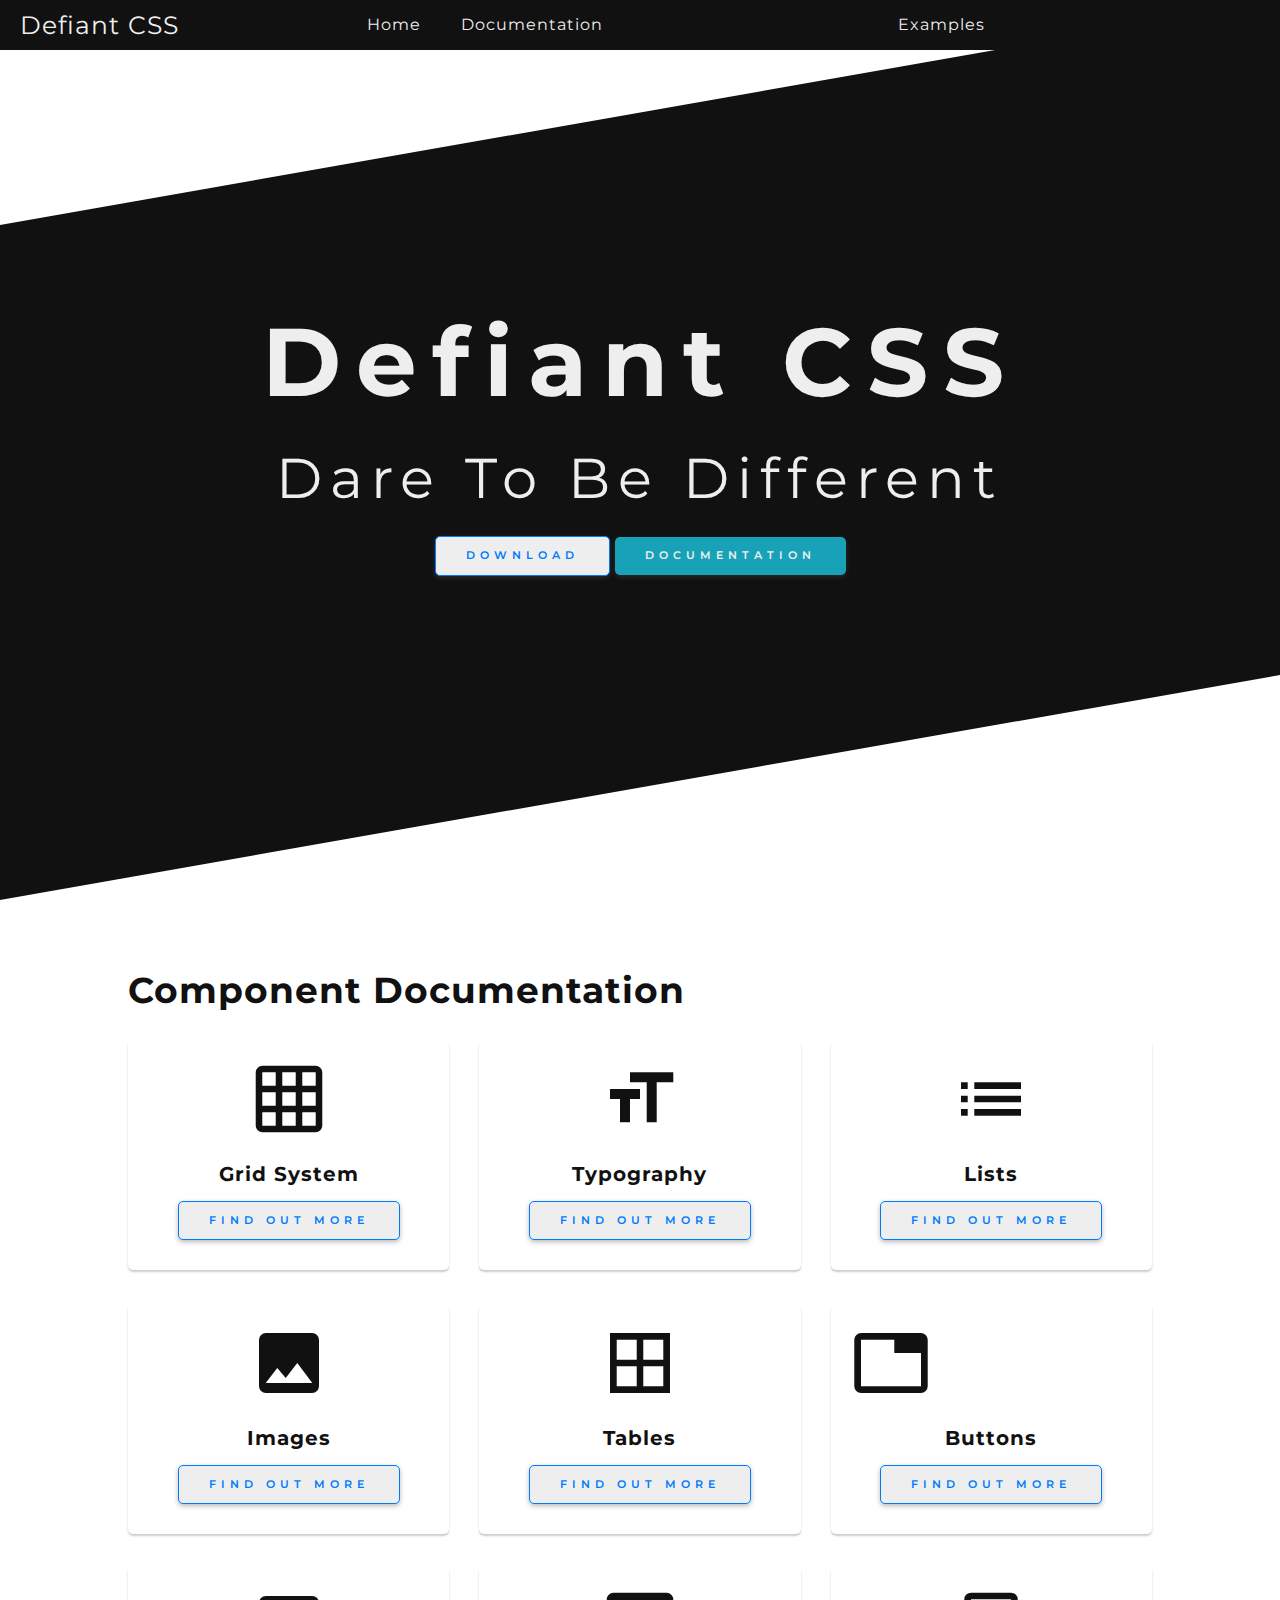
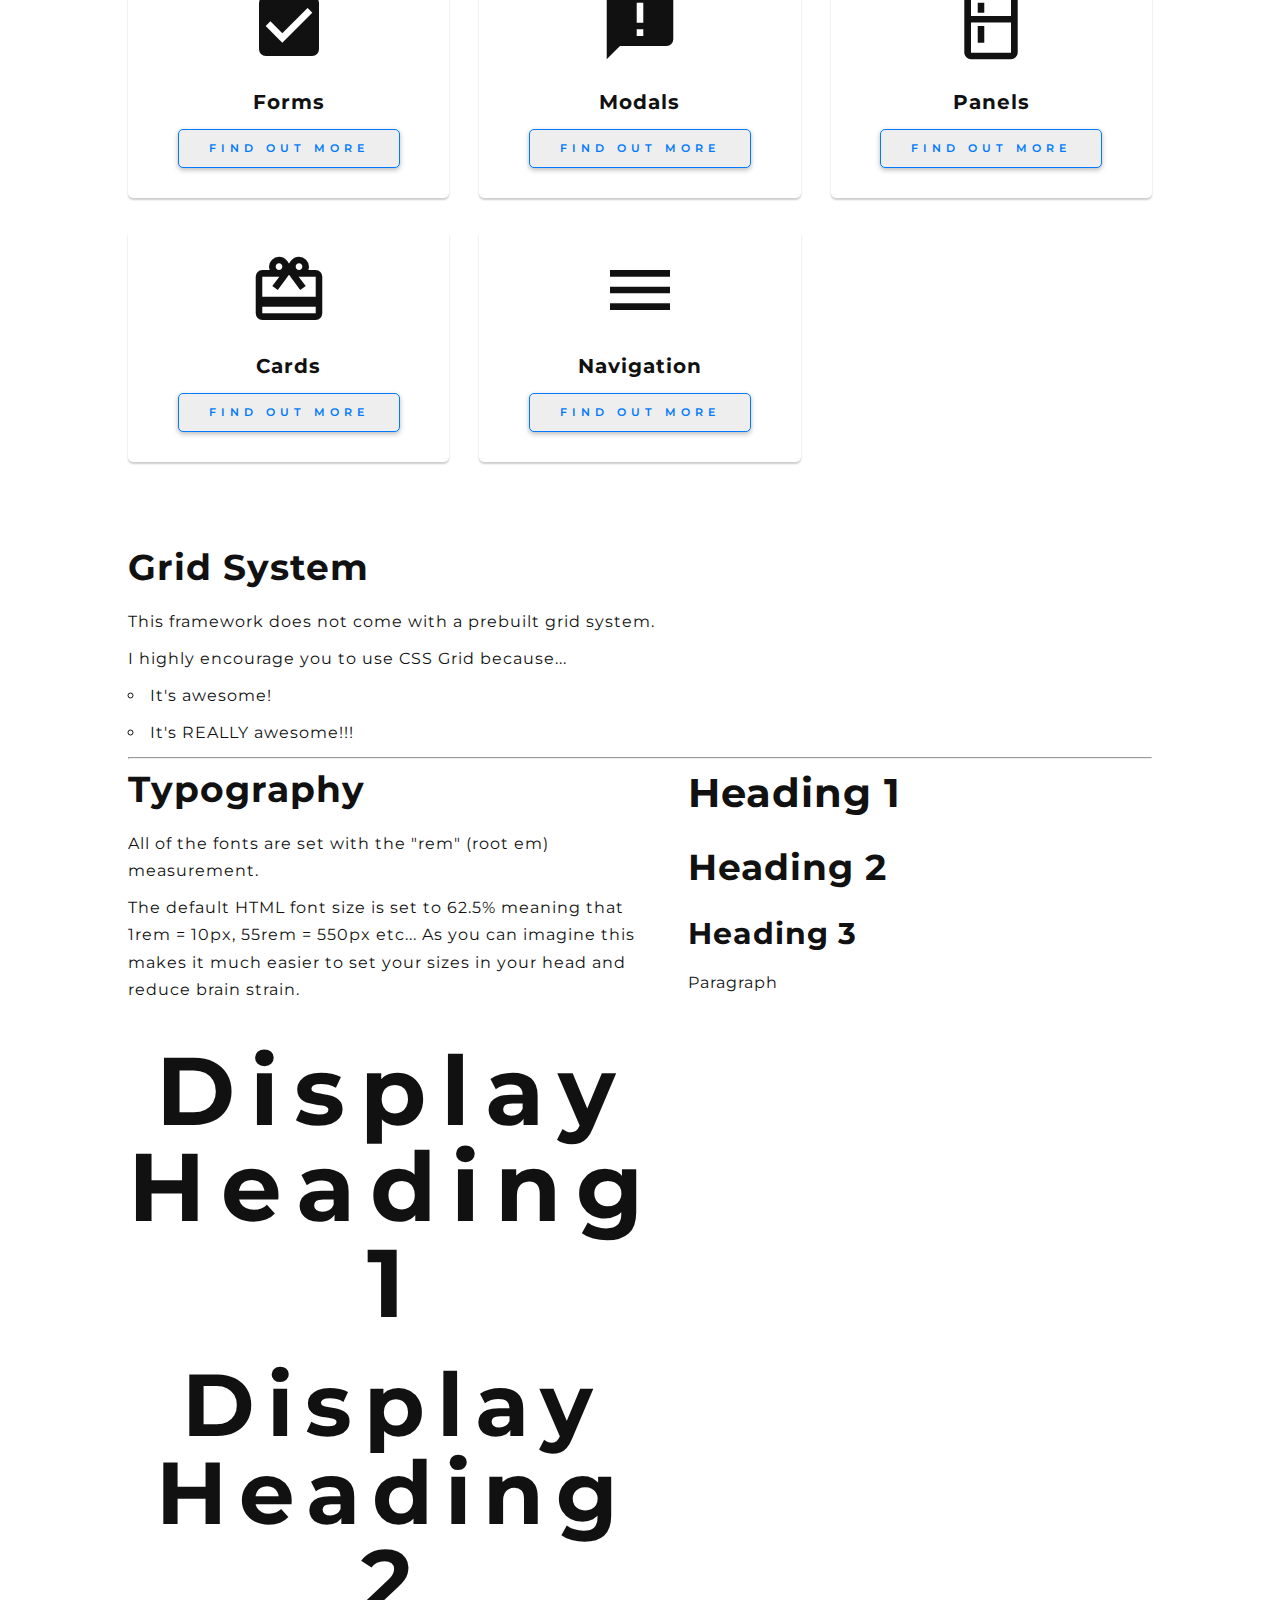
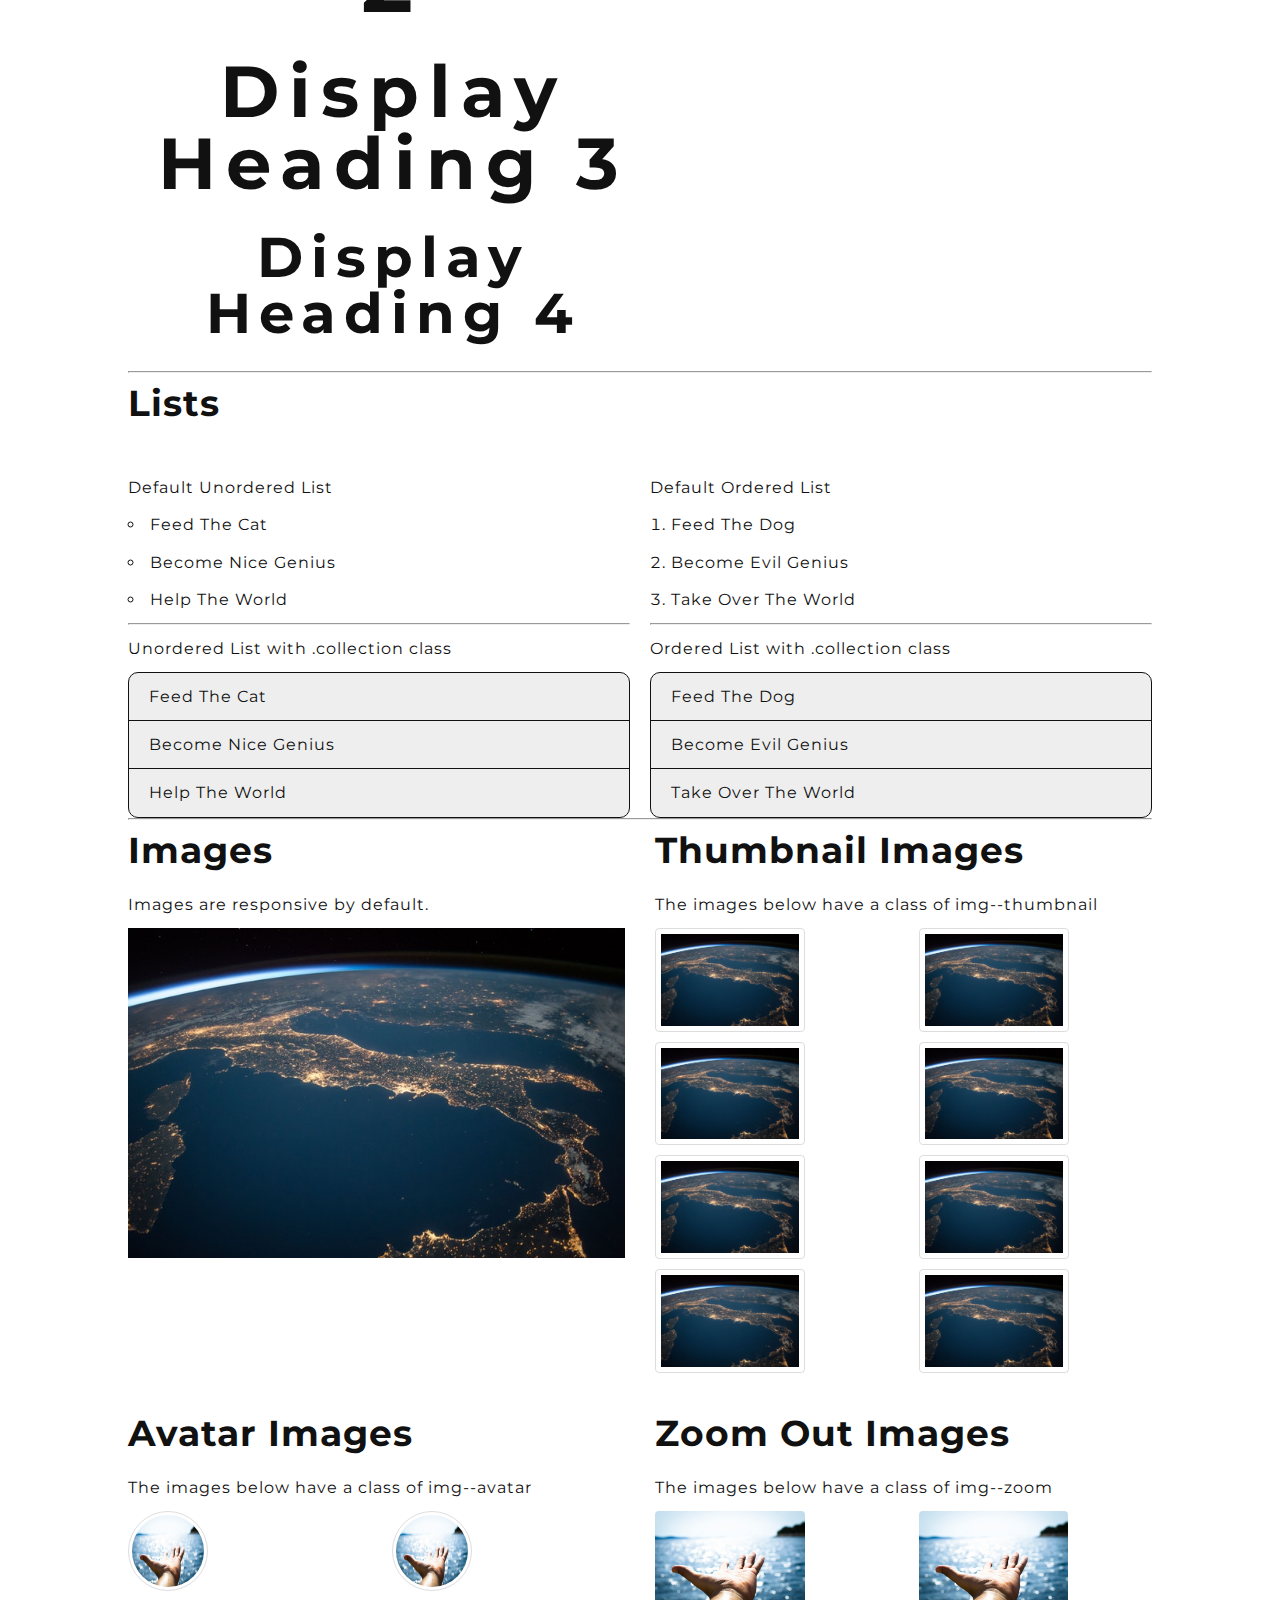
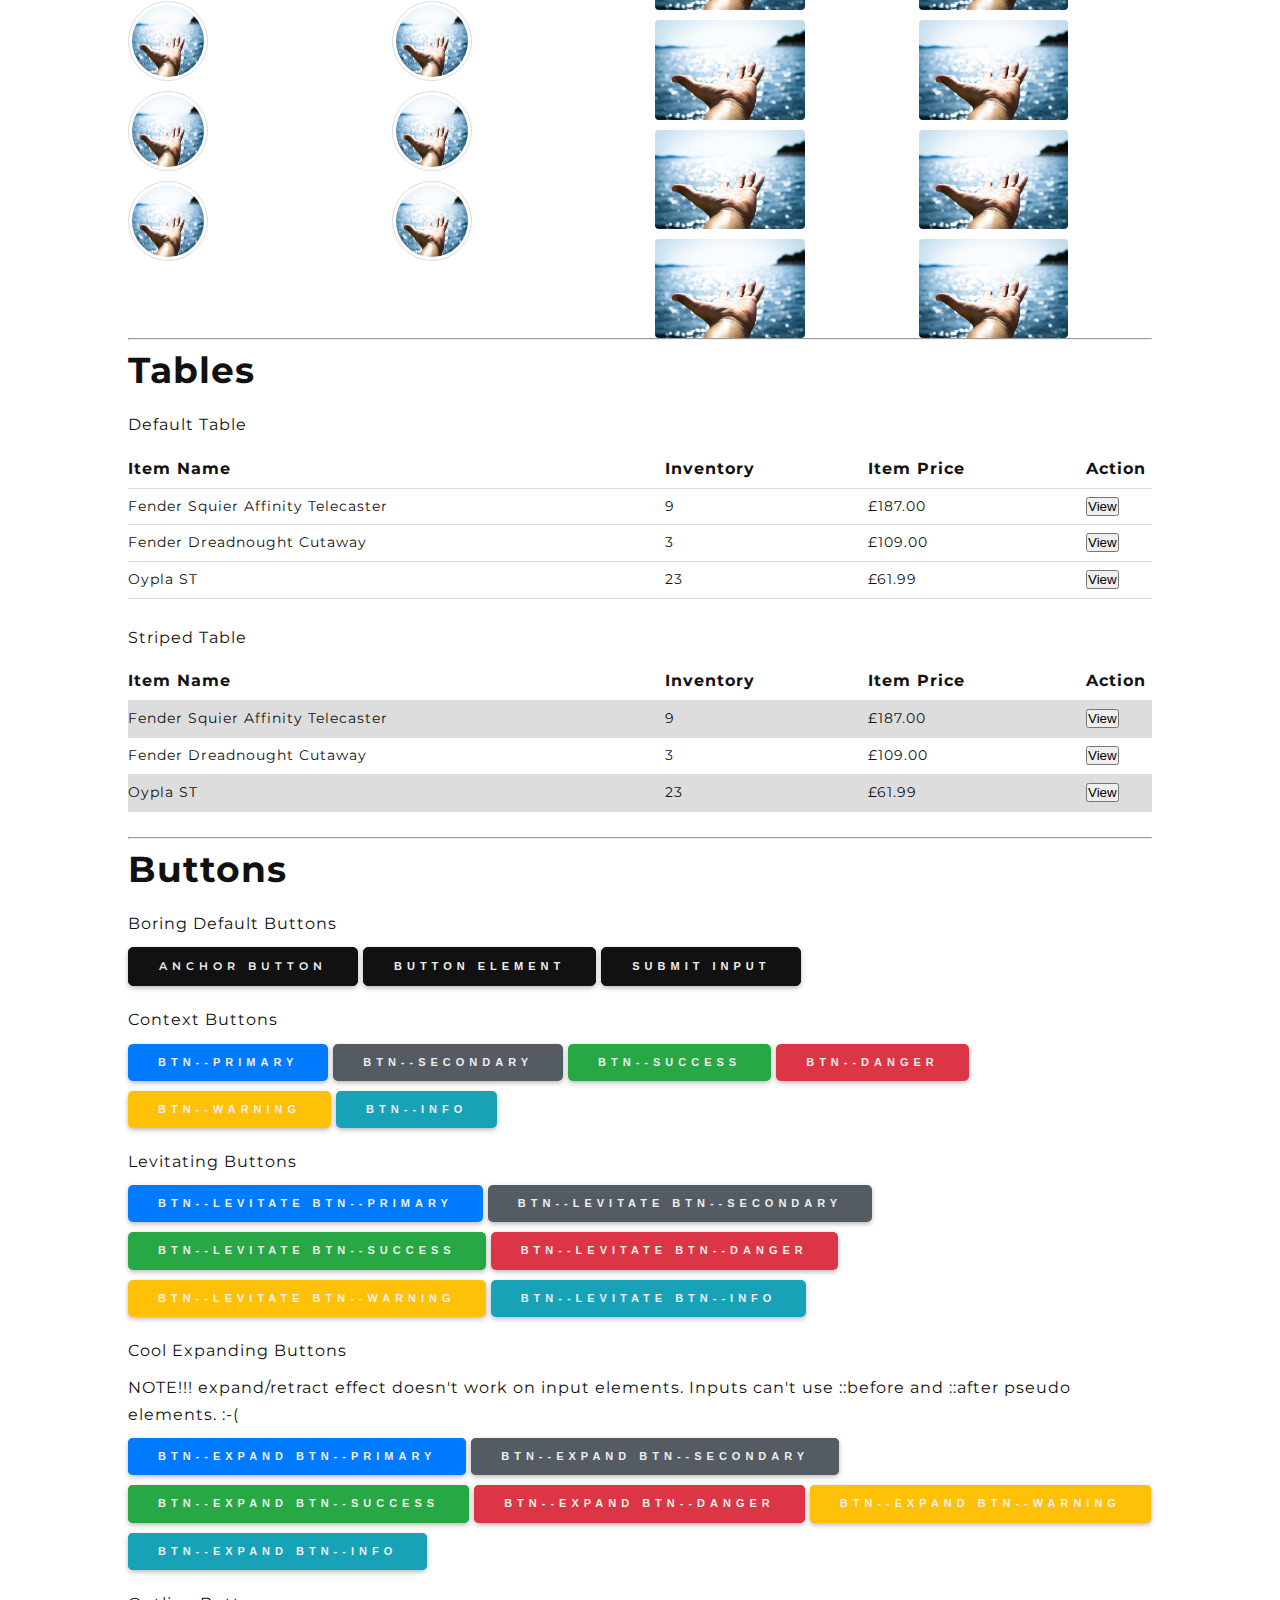
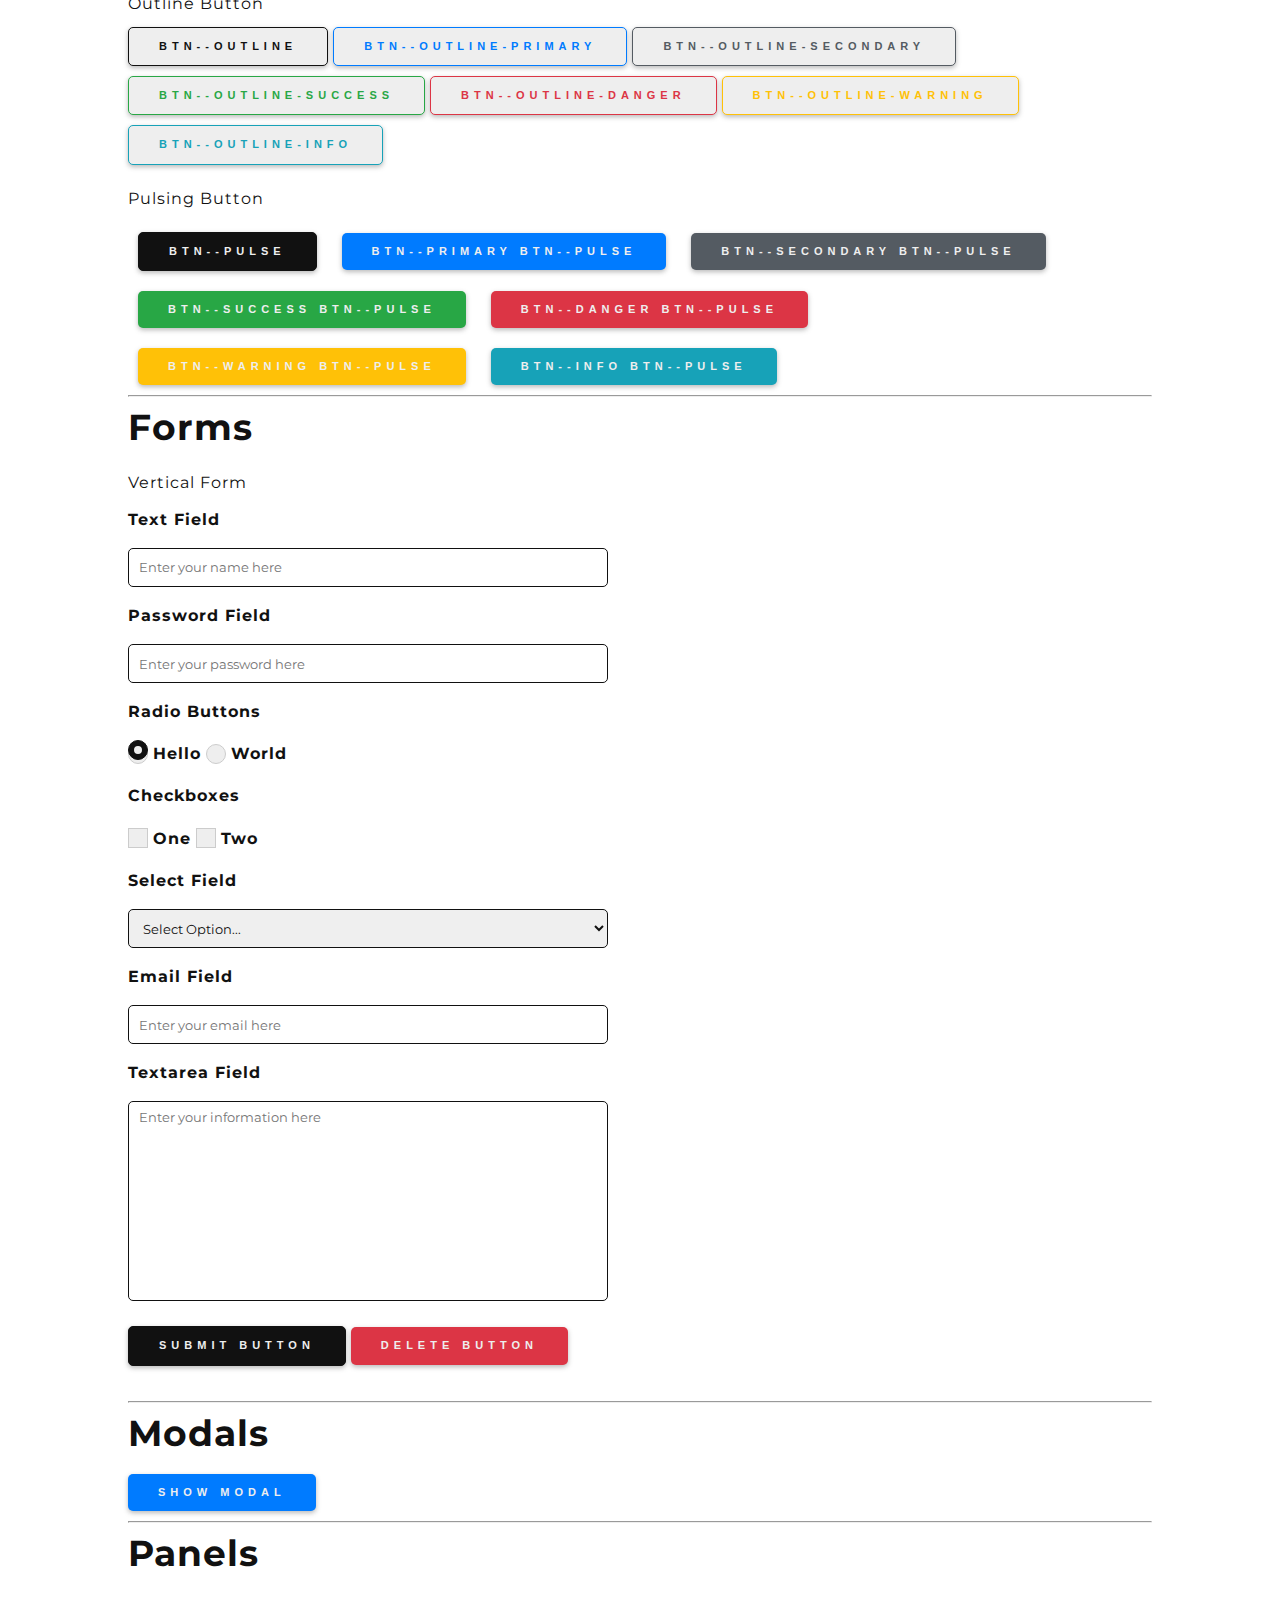
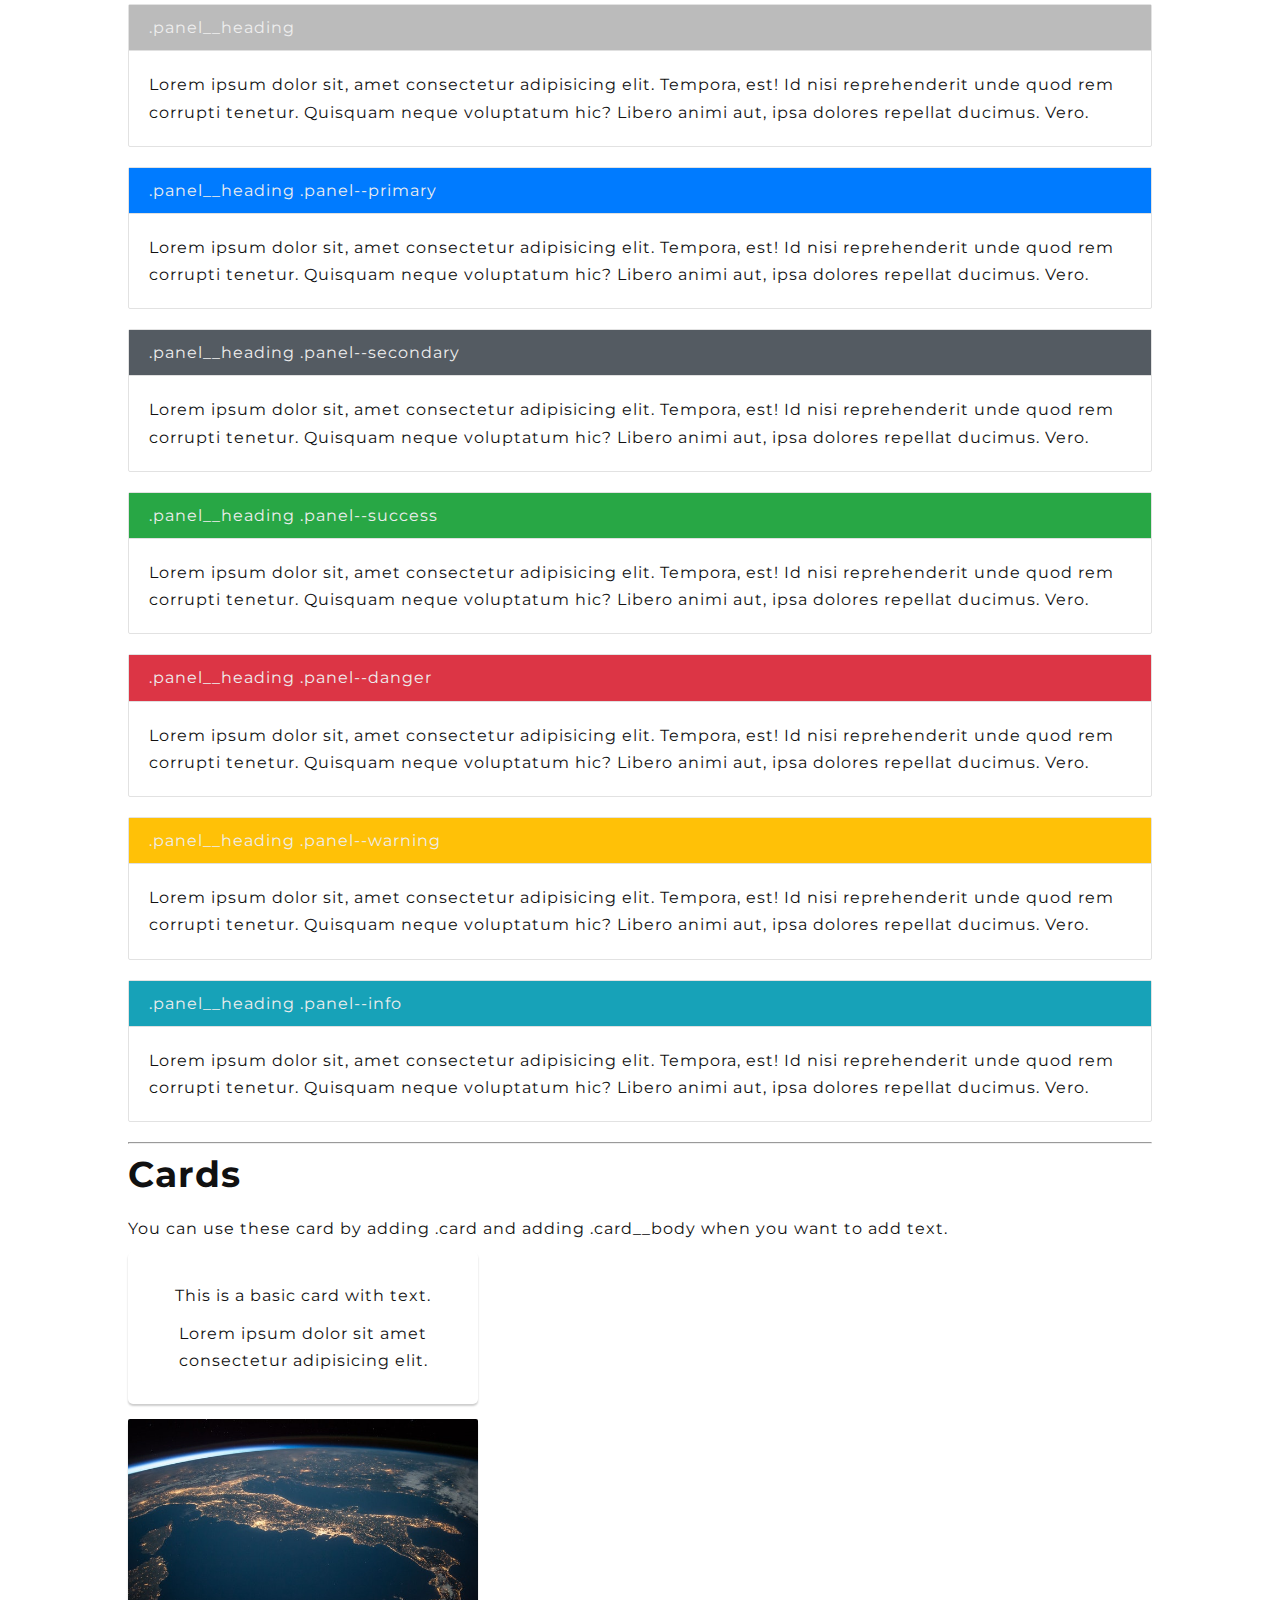
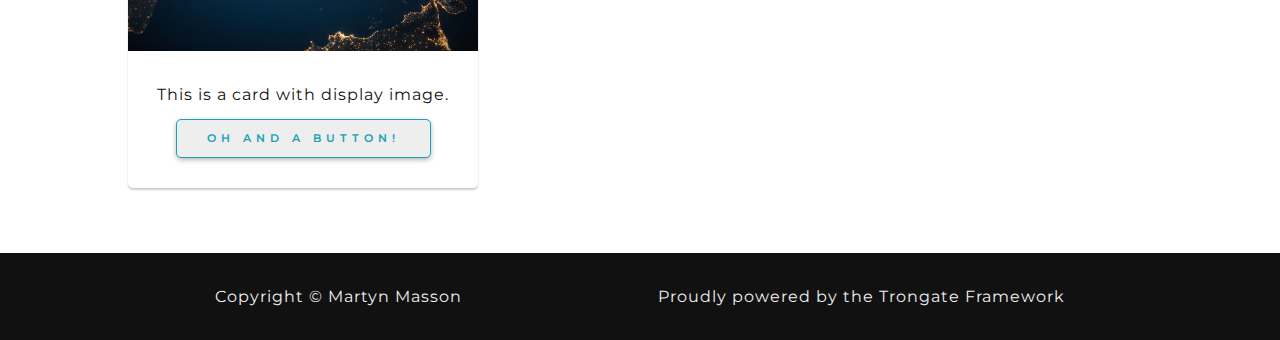
==== commit b2e6740d: "Added breadcrumb class and updated component page" ====
--- a/index.html
+++ b/index.html
@@ -55,7 +55,7 @@
 		</div>
 		<a href="#" class="side-nav__link">Examples</a>
 	</nav>
-	<header class="header hero">
+	<header class="header-home hero">
 		<h1 class="display-1">Defiant CSS</h1>
 		<p class="display-4">Dare To Be Different</p>
 		<div>
@@ -64,7 +64,7 @@
 		</div>
 	</header>
 	<main class="main">
-		<section>
+		<section class="home-section">
 			<h2>Component Documentation</h2>
 			<div class="components">
 				<div class="card">
--- a/css/defiant.css
+++ b/css/defiant.css
@@ -43,7 +43,6 @@
 }
 
 body {
-  background: #eee;
   color: #111;
   font-family: "Montserrat", sans-serif;
   letter-spacing: 0.1rem;
@@ -172,6 +171,11 @@
   top: 0;
   width: 100%;
   z-index: 2;
+}
+
+.pre {
+  font-family: monospace;
+  font-size: 1.8rem;
 }
 
 .btn {
@@ -619,6 +623,28 @@
 ul.collection li:last-child,
 ol.collection li:last-child {
   border-bottom: none;
+}
+ul.breadcrumb,
+ol.breadcrumb {
+  border-bottom: 0.1rem solid #111;
+  display: flex;
+  font-size: 1.2rem;
+  list-style: none;
+  margin-bottom: 2rem;
+  padding: 0.6rem 2rem 0 0;
+}
+ul.breadcrumb li + li::before,
+ol.breadcrumb li + li::before {
+  content: " /";
+  padding: 0 0.5rem;
+}
+ul.breadcrumb .breadcrumb__item:hover:not(:last-child),
+ol.breadcrumb .breadcrumb__item:hover:not(:last-child) {
+  text-decoration: underline;
+}
+ul.breadcrumb .breadcrumb__item:last-child a,
+ol.breadcrumb .breadcrumb__item:last-child a {
+  font-weight: bold;
 }
 
 ul {
@@ -870,23 +896,34 @@
   }
 }
 
-header {
+.main {
+  margin: 0 auto 5rem;
+  width: 80%;
+}
+
+.header-component {
+  margin: 10rem auto 0;
+  width: 80%;
+}
+
+.header-home {
   background: #111;
   color: #eee;
   transition: all 2s;
   clip-path: polygon(0 25vh, 100% 0, 100% 75vh, 0 100%);
 }
-
-header h1 {
+.header-home h1 {
   animation: moveInBottom 2s;
 }
-
-header p {
+.header-home p {
   animation: moveInBottom 2s;
 }
-
-header a {
+.header-home a {
   animation: fadeIn 3s;
+}
+
+.home-section {
+  padding: 6rem 0;
 }
 
 .components {
--- a/css/custom.css
+++ b/css/custom.css
@@ -25,13 +25,6 @@
 
     100% { opacity: 1; }
 }
-
-main {
-	margin: 0 auto;
-	width: 80%;
-}
-
-section { padding: 6rem 0; }
 
 .typography {
 	display: grid;
